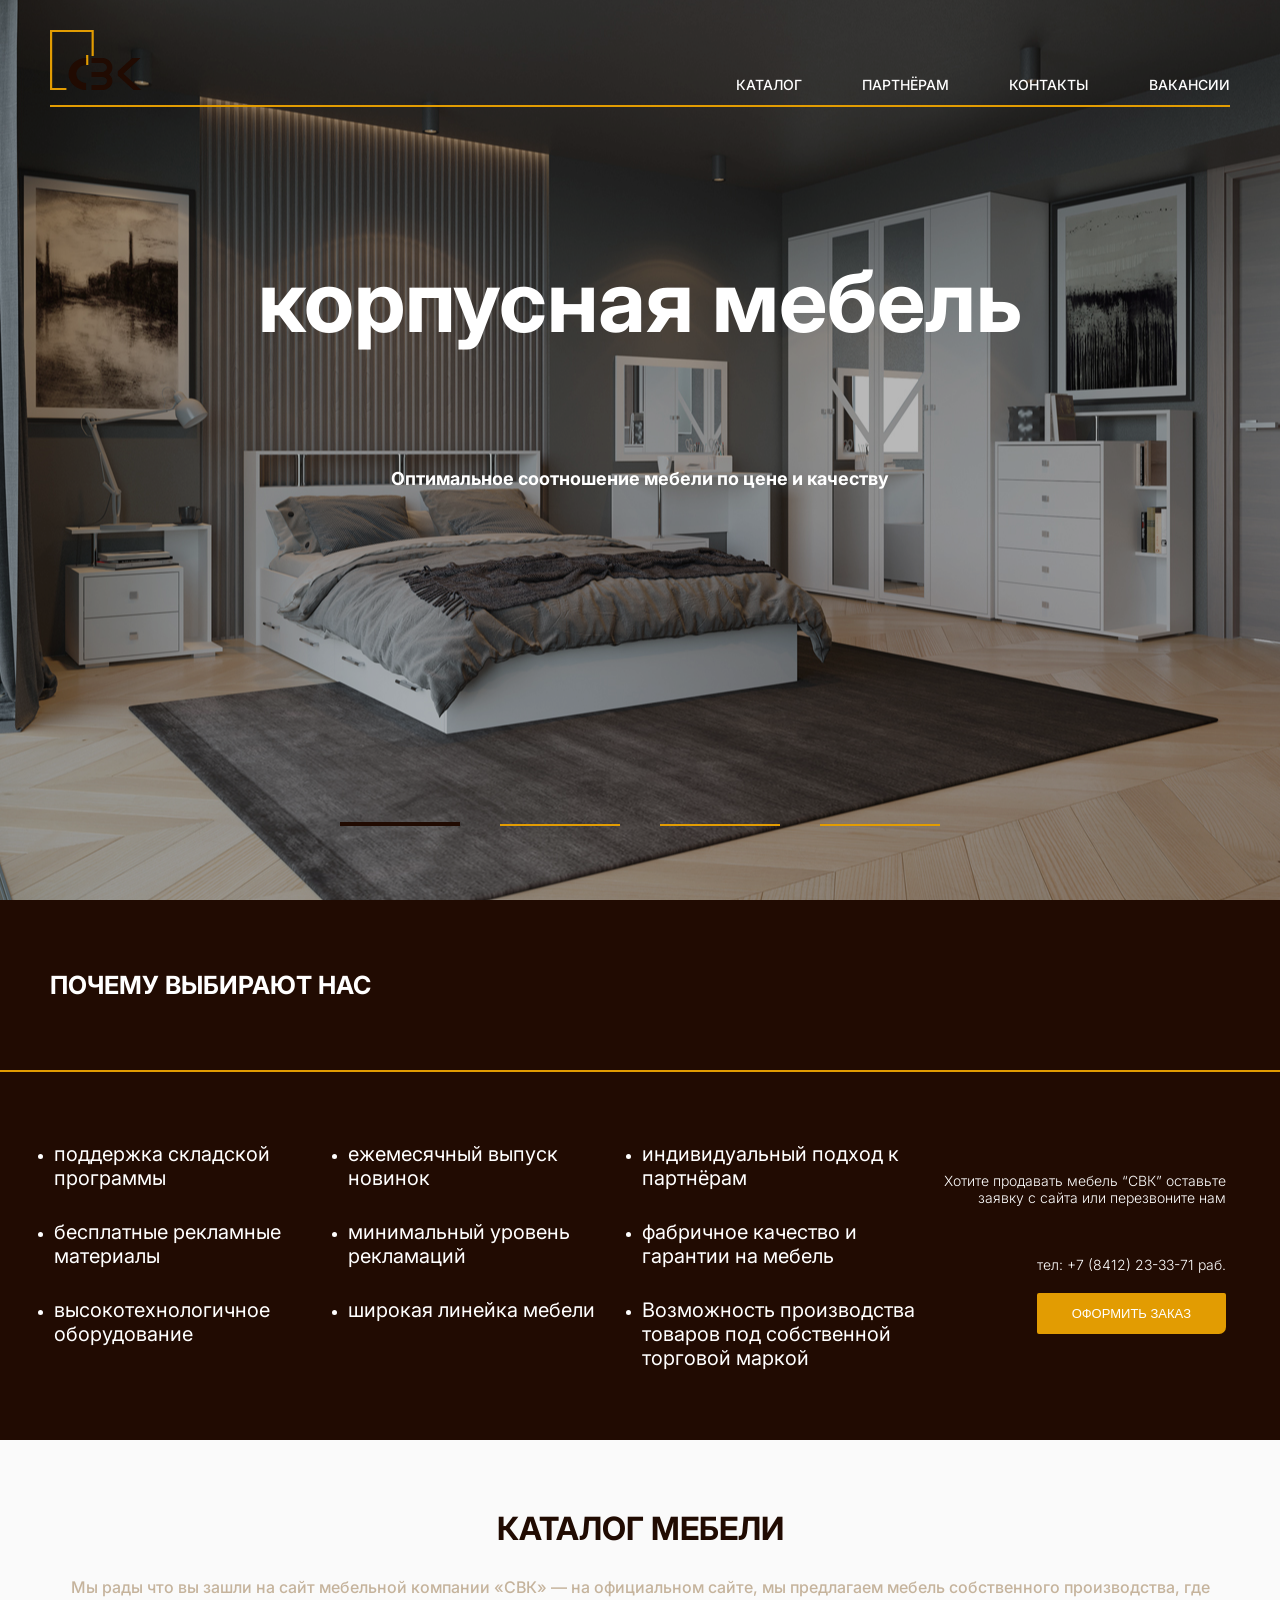
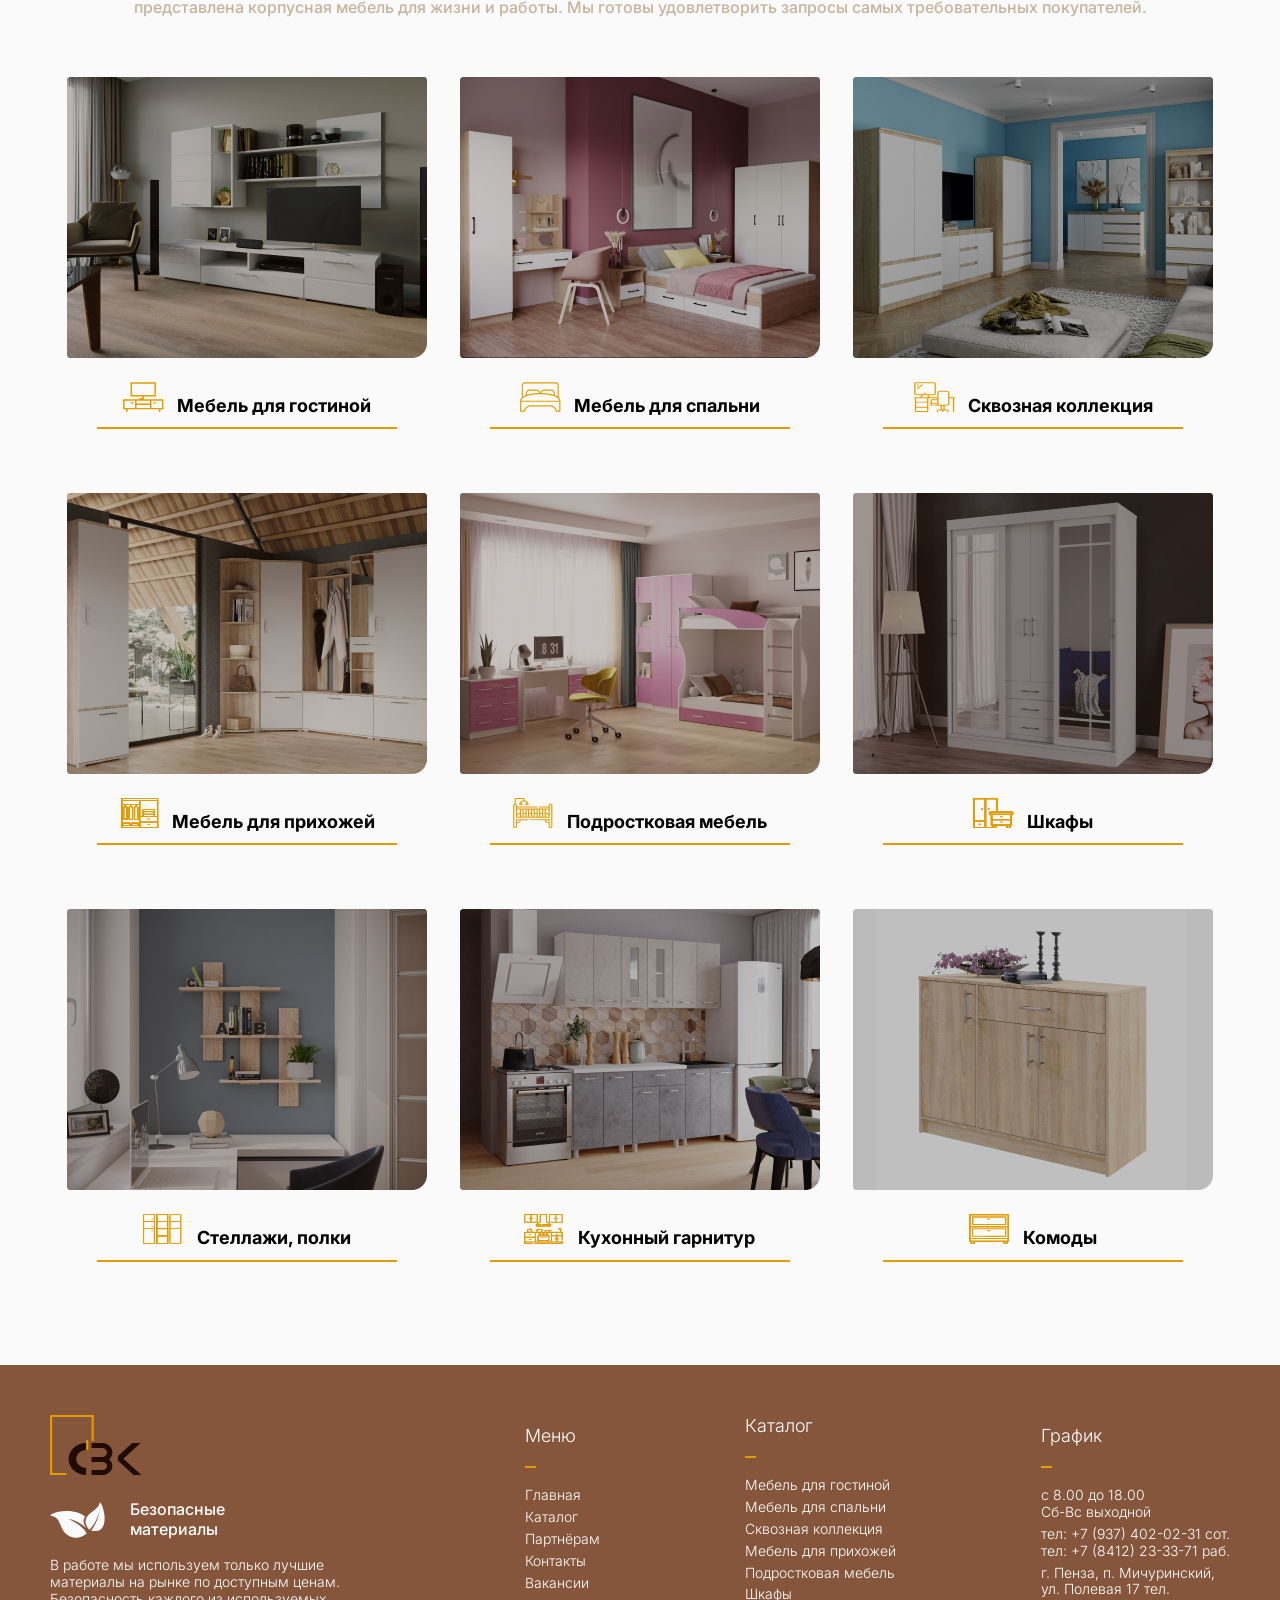
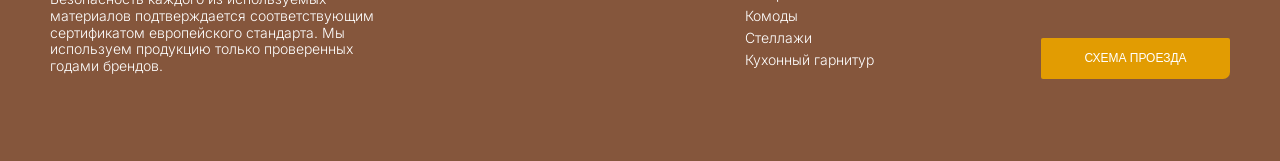
==== index.html @ 3a81ceb0 "добавил favicon" ====
﻿<!DOCTYPE html>
<html lang="ru">

<head>
  <meta charset="UTF-8">
  <link rel="icon" href="imagis/1.ico" type="image/x-icon">
  <meta name="description" content="Мебельная компания СВК — производство и продажа корпусной мебели для гостиной,
  спальни, прихожей. Доступные цены, высокое качество.">
  <meta name="viewport" content="width=device-width, initial-scale=1.0">
  <meta http-equiv="X-UA-Compatible" content="IE=edge"> 
  <title>Мебельная компания</title>
  <link rel="shortcut icon" href="imagis/1.ico">
  <link rel="preconnect" href="https://fonts.googleapis.com">
  <link rel="preconnect" href="https://fonts.gstatic.com" crossorigin>
  <link href="https://fonts.googleapis.com/css2?family=Inter:wght@300;500;700&display=swap" rel="stylesheet">
  <link rel="stylesheet" href="https://cdn.jsdelivr.net/npm/swiper@10/swiper-bundle.min.css" />
  <link rel="stylesheet" href="css/style.css">
</head>

<body>
  <!------->

  <div class="wrapper">
    <header class="header-main">
      <div class="container">
        <div class="header__inner">
          <a class="logo" href="index.html">
            <img class="logo__img" src="imagis/logo.svg" alt="Логотип мебельной компании СВК">
          </a>
          <nav class="menu">
            <button class="menu__btn">
                <span></span>
                <span></span>
                <span></span>
            </button>
            <ul class="menu__list">
              <li class="menu__list-item">
                <a class="menu__list-link" href="catalog.html">Каталог</a>
              </li>
              <li class="menu__list-item">
                <a class="menu__list-link" href="advantages.html">Партнёрам</a>
              </li>
              <li class="menu__list-item">
                <a class="menu__list-link" href="contacts.html">Контакты</a>
              </li>
              <li class="menu__list-item">
                <a class="menu__list-link" href="vacancies.html">Вакансии</a>
              </li>
            </ul>
          </nav>

        </div>
        <a class="line" href="#">
          <img class="line__img" src="imagis/line.svg" alt="Декоративная золотая линия">
        </a>
      </div>
    </header>


    <!------->

    <main class="main">
      
      
      <section class="top">
        <div class="container">
          <h1 class="title">
          корпусная мебель
          </h1>
          <h4 class="title-text">
            Оптимальное соотношение мебели
            по цене и качеству
          </h4>
        </div>
      </section>


      <div class="slider">
        <div class="swiper">
          <div class="swiper-wrapper">
            <div class="swiper-slide" style=" background-image: url(imagis/slide-1.jpg);"></div>
            <div class="swiper-slide" style=" background-image: url(imagis/slide-2.jpg);"></div>
            <div class="swiper-slide" style=" background-image: url(imagis/slide-3.jpg);"></div>
            <div class="swiper-slide" style=" background-image: url(imagis/slide-4.jpg);"></div>

          </div>
          <div class="swiper-pagination"></div>
        </div>
      </div>
      
      
      
      <section class="choose">
        <div class="container">
          <h2 class="choose-inner">
            ПОЧЕМУ ВЫБИРАЮТ НАС <br> 
          </h2>
          
        </div>
        </section>
        
        
        <section class="us">
           <div class="container">
               <nav class="us__menu">
                  
                  <ul class="us__menu-list">
                    <li class="us__menu__item">
                      <p class="us__menu-link">поддержка складской программы</p>
                    </li>
                    <li class="us__menu__item">
                      <p class="us__menu-link">бесплатные рекламные материалы</p>
                    </li>
                    <li class="us__menu__item">
                      <p class="us__menu-link">высокотехнологичное оборудование </p>
                  
                  </ul>

                  <ul class="us__menu-list">
                    <li class="us__menu__item">
                      <p class="us__menu-link">ежемесячный выпуск новинок</p>
                    </li>
                    <li class="us__menu__item">
                      <p class="us__menu-link">минимальный уровень рекламаций</p>
                    </li>
                    <li class="us__menu__item">
                      <p class="us__menu-link">широкая линейка мебели</p>
                    </li>
                 
                  </ul>

                  <ul class="us__menu-list">
                    <li class="us__menu__item">
                      <p class="us__menu-link">индивидуальный подход к партнёрам </p>
                    </li>
                    <li class="us__menu__item">
                      <p class="us__menu-link">фабричное качество и гарантии на мебель</p>
                    </li>
                    <li class="us__menu__item">
                      <p class="us__menu-link">Возможность производства товаров под собственной торговой маркой</p>
                    </li>
                    
                  
                  </ul>

                  <ul class="us__menu-list">
                    <li class="us__menu__item-button">
                      <p class="us__menu-title">Хотите продавать мебель “СВК” оставьте заявку с сайта или перезвоните нам</p>
                    </li>
                    <li class="us__menu__item-button">
                      <p class="us__menu-title"><a href="tel:+78412233371">тел: +7 (8412) 23-33-71 раб.
                      </a>
                      </p>
                    </li>
                    <li class="us__menu__button">
                      <button type="button" class="us__button"><a href="contacts.html">оформить заказ</a></button>
                     </li>
                  </ul>
                
               </nav>
             
          </div>
      </section>


      <section class="important">
        <div class="container">
          <h2 class="section__title-index">
            КАТАЛОГ МЕБЕЛИ
          </h2>
          <p class="section__title-header-index">
            Мы рады что вы зашли на сайт мебельной компании «СВК» — на официальном сайте, мы предлагаем мебель
            собственного производства, где представлена корпусная мебель для жизни и работы. Мы готовы удовлетворить
            запросы самых требовательных покупателей.
          </p>
          <ul class="important__list">


            <li class="important__item">
              <img class="important__item-img" src="imagis/imp-1.jpg" alt="мебель для гостиной, гостинные гарнитуры">
              <h4 class="important__item-text">
                <img src="./imagis/ikon-1.svg" alt="Мебель для гостиной"> <a class="important__item-text" href="catalog.html">Мебель для гостиной </a>
              </h4>
              <img class="important__item-svg" src="imagis/line yellow.svg" alt="Золотая жлтая линия"
                class="benefits__card-line">
            </li>


            <li class="important__item">
              <img class="important__item-img" src="imagis/imp-2.jpg" alt="мебель для гостиной, спальни, кровати, комоды, шкафы">
              <h4 class="important__item-text">
                <img src="./imagis/ikon-2.svg" alt="Мебель для спальни"> <a class="important__item-text" href="catalog.html">Мебель для спальни </a>
              </h4>
              <img class="important__item-svg" src="imagis/line yellow.svg" alt="Золотая жлтая линия"
                class="benefits__card-line">
            </li>


            <li class="important__item">
              <img class="important__item-img" src="imagis/imp-3.jpg" alt="мебель для гостиной, сквозная коллекция, шкафы, комоды, стеллажи, полки">
              <h4 class="important__item-text">
                <img src="./imagis/ikon-3.svg" alt="Сквозная коллекция"> <a class="important__item-text" href="catalog.html">Сквозная коллекция</a>
              </h4>
              <img class="important__item-svg" src="imagis/line yellow.svg" alt="Золотая жлтая линия"
                class="benefits__card-line">
            </li>

          </ul>
          <ul class="important__list">


            <li class="important__item">
              <img class="important__item-img" src="imagis/imp-4.jpg" alt="мебель для гостиной, прихожая, шкафы,">
              <h4 class="important__item-text">
                <img src="./imagis/ikon-4.svg" alt="Мебель для прихожей"> <a class="important__item-text" href="catalog.html"> Мебель для прихожей</a>
              </h4>
              <img class="important__item-svg" src="imagis/line yellow.svg" alt="Золотая жлтая линия"
                class="benefits__card-line">
            </li>


            <li class="important__item">
              <img class="important__item-img" src="imagis/imp-5.jpg" alt="мебель для гостиной, подростковая мебель">
              <h4 class="important__item-text">
                <img src="./imagis/ikon-5.svg" alt="Подростковая мебель"> <a class="important__item-text" href="catalog.html">Подростковая мебель</a>
              </h4>
              <img class="important__item-svg" src="imagis/line yellow.svg" alt="Золотая жлтая линия"
                class="benefits__card-line">
            </li>


            <li class="important__item">
              <img class="important__item-img" src="imagis/imp-6.jpg" alt="мебель для гостиной, шкаф-купе, шкафы для одежды">
              <h4 class="important__item-text">
                <img src="./imagis/ikon-6.svg" alt="Шкафы"> <a class="important__item-text" href="catalog.html">Шкафы</a>
              </h4>
              <img class="important__item-svg" src="imagis/line yellow.svg" alt="Золотая жлтая линия"
                class="benefits__card-line">
            </li>

          </ul>
          <ul class="important__list">


           


            <li class="important__item">
              <img class="important__item-img" src="imagis/imp-8.jpg" alt="мебель для гостиной, стеллажи, полки">
              <h4 class="important__item-text">
                <img src="./imagis/ikon-8.svg"> <a class="important__item-text" href="catalog.html">Стеллажи, полки</a>
              </h4>
              <img class="important__item-svg" src="imagis/line yellow.svg" alt="Золотая жёлтая линия"
                class="benefits__card-line">
            </li>


            <li class="important__item">
              <img class="important__item-img" src="imagis/imp-9.jpg" alt="мебель для гостиной, кухонный гарнитур">
              <h4 class="important__item-text">
                <img src="./imagis/ikon-9.svg"> <a class="important__item-text" href="catalog.html">Кухонный гарнитур</a>
              </h4>
              <img class="important__item-svg" src="imagis/line yellow.svg" alt="Золотая жлтая линия"
                class="benefits__card-line">
            </li>

            <li class="important__item">
              <img class="important__item-img" src="imagis/imp-7.jpg" alt="мебель для гостиной, комоды">
              <h4 class="important__item-text">
                <img src="./imagis/ikon-7.svg"> <a class="important__item-text" href="catalog.html">Комоды</a>
              </h4>
              <img class="important__item-svg" src="imagis/line yellow.svg" alt="Золотая жлтая линия"
                class="benefits__card-line">
            </li>


          </ul>
        </div>
      </section>

    </main>
    <!------->


    <footer class="footer">
      <div class="container">
        <nav class="footer__menu">


          <ul class="footer__menu-list">
            <li class="footer__menu-item">
              <p class="footer__menu-title">
               <img src="imagis/logo.svg" alt="Логотип мебельной компании СВК подвал" class="footer__menu-title">
              </p>
            </li>

            <li class="footer__menu-item">
              <p class="footer__menu-title-Sheet">Безопасные <br> материалы</p>
            </li>
            <li class="footer__menu-item">

              <p class="footer__menu-link-Sheet">В работе мы используем только лучшие материалы
                на рынке по доступным ценам. Безопасность каждого из используемых
                материалов подтверждается соответствующим сертификатом европейского
                стандарта. Мы используем продукцию только проверенных
                годами брендов.
              </p>
            </li>
          </ul>


          <ul class="footer__menu-list">
            <li class="footer__menu-item">
              <p class="footer__menu-title"></p>
            </li>
            <li class="footer__menu-item">
              <p class="footer__menu-title">Меню</p>
            </li>
            <li class="footer__menu-item">
              <p class="footer__menu-title">
                <img src="imagis/line yellow1.svg" alt="Декоративная сине-жёлтая линия" class="footer__menu-title">
              </p>
            </li>
            <li class="footer__menu-item">
              <a href="index.html" class="footer__menu-link">Главная</a>
            </li>
            <li class="footer__menu-item">
              <a href="catalog.html" class="footer__menu-link">Каталог</a>
            </li>
            <li class="footer__menu-item">
              <a href="advantages.html" class="footer__menu-link">Партнёрам</a>
            </li>
            <li class="footer__menu-item">
              <a href="contacts.html" class="footer__menu-link">Контакты</a>
            </li>
            <li class="footer__menu-item">
              <a href="vacancies.html" class="footer__menu-link">Вакансии</a>
            </li>
          </ul>


          <ul class="footer__menu-list">
            <li class="footer__menu-item">
              <p class="footer__menu-title">Каталог</p>
            </li>
            <li class="footer__menu-item">
              <p class="footer__menu-title">
                <img src="imagis/line yellow1.svg" alt="Декоративная сине-жёлтая линия" class="footer__menu-title">
              </p>
            </li>
            <li class="footer__menu-item">
              <a href="catalog.html" class="footer__menu-link">Мебель для гостиной</a>
            </li>
            <li class="footer__menu-item">
              <a href="catalog.html" class="footer__menu-link">Мебель для спальни</a>
            </li>
            <li class="footer__menu-item">
              <a href="catalog.html" class="footer__menu-link">Сквозная коллекция</a>
            </li>
            <li class="footer__menu-item">
              <a href="catalog.html" class="footer__menu-link">Мебель для прихожей</a>
            </li>
            <li class="footer__menu-item">
              <a href="catalog.html" class="footer__menu-link">Подростковая мебель</a>
            </li>
            <li class="footer__menu-item">
              <a href="catalog.html" class="footer__menu-link">Шкафы</a>
            </li>
            <li class="footer__menu-item">
              <a href="catalog.html" class="footer__menu-link">Комоды</a>
            </li>
            <li class="footer__menu-item">
              <a href="catalog.html" class="footer__menu-link">Стеллажи</a>
            </li>
            <li class="footer__menu-item">
              <a href="catalog.html" class="footer__menu-link">Кухонный гарнитур</a>
            </li>
          </ul>


          <ul class="footer__menu-list">
            <li class="footer__menu-item">
              <p class="footer__menu-title"></p>
            </li>
            <li class="footer__menu-item">
              <p class="footer__menu-title">График</p>
            </li>
            <li class="footer__menu-item">
              <p class="footer__menu-title">
                <img src="imagis/line yellow1.svg" alt="Декоративная сине-жёлтая линия" class="footer__menu-title">
              </p>
            </li>
            <li class="footer__menu-item">
              <p class="footer__menu-link-Sheet">с 8.00 до 18.00 <br>
                Сб-Вс выходной</p>
            </li>
            <li class="footer__menu-item">
              <p class="footer__menu-link-Sheet">
                <a href="tel:+79374020231">тел: +7 (937) 402-02-31 сот.</a><br><a
                href="tel:+78412233371">тел: +7 (8412) 23-33-71 раб.</a></p>
            </li>
            <li class="footer__menu-item">
              <p class="footer__menu-link-Sheet"> г. Пенза, п. Мичуринский, <br> ул. Полевая 17 тел.</p>
            </li>
            <li class="footer__menu-item">
              <button type="button" class="footer1__button">
                <a href="contacts.html">схема проезда</a></button>
            </li>
          </ul>
        </nav>

      </div>
    </footer>
   </div>


    <script src="https://cdn.jsdelivr.net/npm/swiper@10/swiper-bundle.min.js"></script>
    <script src="js/main.js"></script>



</body>

</html>
---- css/style.css ----
html {
  box-sizing: border-box;
}

*,
*::after,
*::before {
  box-sizing: inherit;
  margin: 0;
  padding: 0;
}

html,
body {
  height: 100%;
}

ul {
  list-style-type: none;
}

a {
  text-decoration: none;
  color: inherit;
}

.section-title {
  margin-top: 160px;
  padding-bottom: 30px;
  font-size: 32px;
  font-weight: 700;
  text-align: center;
  color: #210B02;
}

.section__title-index {
  margin-top: 70px;
  padding-bottom: 30px;
  font-size: 32px;
  font-weight: 700;
  text-align: center;
  color: #210B02;

}

.section__title-header-index {
  font-size: 16px;
  font-weight: 500;;
  text-align: center;
  color: #C5B39C;
}

.section-title-header {

  font-size: 16px;

  text-align: center;
  color: #C5B39C;
  margin-bottom: 40px;
}

.wrapper {
  display: flex;
  flex-direction: column;
  background-color: #fafafa;
}

.container {
  max-width: 1200px;
  margin: 0 auto;
  padding: 0 10px;
  
}

body {
  font-family: 'Inter', sans-serif;
  font-size: 14px;
  font-weight: 300;
  line-height: 1.2;
 


}

/*----------------------index------------------------*/

.header {
  background: var(--unnamed, #d3c6b4);
  z-index: 10;
  left: 0;
  right: 0;
  position: fixed;
   
}

.header-main {
  background-color: transparent;
  z-index: 20;
  left: 0;
  right: 0;
  position: absolute;
 
}

.header__inner {
  padding-top: 30px;
  display: flex;
  justify-content: space-between;
  align-items: flex-end;
}

/*-----------------------index-----------------------*/

.menu__list {
  display: flex;
  gap: 60px;
}

.menu__list-link {
  color: #ffffff;
  text-transform: uppercase;
  font-weight: 500;
  transition: all 300ms ease-in-out;

}

.menu__list-link:hover,
.menu__list-link:focus,
.menu__list-link:active {
  color: #E29C02;
}

/*-------------------main-------------------------*/

.main {
  flex-grow: 1;
}

/*-------------------advantages----------------------------*/

.why-lease {

  padding-bottom: 70px;
}

.why-lease__list {
  display: flex;
  gap: 130px;
  text-align: center;
  margin-top: 70px;
  flex-wrap: wrap;
  justify-content: center;
}

.why-lease__item {
  max-width: 300px;
}

.why-lease__item-img {
  margin-bottom: 10px;
}

.why-lease__item-title {
  margin-bottom: 25px;
  font-size: 24px;
  font-weight: 700;
  font-style: normal;
  line-height: normal;
}

.why-lease__item-text {
  font-size: 16px;
  font-weight: 500;
  color: #210B02;
  font-style: unset;
}

/*-advantages-*/

.now-does {
  color: #ffffff;
  display: flex;
  border: 3px;

}

.now-does__menu {
  display: flex;
  margin-bottom: 70px;
  justify-content: space-between;
  background-color: #E29C02;
  animation-name: colorchange;
  animation-duration: 6s;
  animation-timing-function: linear;
  animation-iteration-count: infinite;
  animation-delay: 6s;

}

@keyframes colorchange {
  0% {
    background-color: #E29C02;
  }

  100% {
    background-color: #210B02;
  }
}

.now-does__menu-list {
  max-width: 380px;
  margin: 40px;



}

.now-does__menu-title {
  font-size: 25px;
  font-style: normal;
  font-weight: 700;
  line-height: normal;

}

.now-does__menu-item+.now-does__menu-item {
  padding-top: 10px;
}

.now-does__menu-item-Sheet {
  margin-bottom: 10px;
}

.now-does__menu-link {
  font-size: 16px;
  font-weight: 300;
}

.now-does__menu-title-Sheet {
  margin-top: 5px;
  width: 100%;
}

/*-------------------catalog----------------------*/

.choose-cars {
  padding: 0 0 70px;
}

.tabs__btn {
  display: flex;
  justify-content: space-between;
  padding: 0 20px 50px;
  gap: 20px;
}

.tabs__btn-item {
  font-size: 15px;
  font-style: normal;
  font-weight: 700;
  line-height: 135%;
  color: #C5B39C;
  cursor: pointer;
  border: none;
  background-color: transparent;
  padding: 0;
}

.tabs__btn-item--active {
  color: #210B02;
}

.tabs__content-item {
  display: none;
  grid-template-columns: repeat(3, 1fr);
  gap: 70px 30px;
}

.tabs__content-item.tabs__content-item--active {
  display: grid;
}

.card {
  text-align: center;
  border: 1px solid #E29C02;
  border-radius: 3px 3px 15px 3px;
  box-shadow: 0px 1px 30px rgba(5, 5, 5, 0.07);
  background-color: rgba(173, 150, 84, 0.05);
  transition: all 300ms ease-in-out;
}
.card:hover,
.card:focus,
.card:active {
  background: #ffffff;
}

.card__img {
  display: block;
  padding: 7px;
  width: 100%;
  margin-bottom: 20px;
  transition: transform 1s ease;
}

.card__img:hover {
  transform: scale(1.021);
}

.card__content {
 
  margin: 5px 5px 5px 5px;
}

.card__title {
  font-weight: 700;
  margin-bottom: 5px;
  font-size: 22px;
  font-style: normal;
  line-height: normal;
  text-transform: uppercase;
}

.card__text {
  margin-bottom: 5px;
  font-weight: 300;
  font-size: 11px;
  font-style: normal;
  font-weight: 600;
  text-transform: uppercase;
  color: #C5B39C
}

.card__link {
  margin-bottom: 10px;
  font-size: 15px;
  font-style: normal;
  font-weight: 500;
  text-decoration-line: underline;
  color: #C5B39C;
  transition: all 300ms ease-in-out;
}

.card__link:hover,
.card__link:focus,
.card__link:active {
  color: #210B02;
}

.card__img-ikon {
  padding-left: 10px;
}

/*---------------------contacts------------------------*/

.form-contacts {
  padding: 0 0 150px;
}

.form {
  max-width: 580px;
  padding-top: 50px;
  margin: 0 auto;
  display: flex;
  justify-content: space-between;
  flex-wrap: wrap;
}

.form__input {
  width: 270px;
  padding: 18px 20px;
  display: inline-block;
  margin-bottom: 50px;
  font-family: 'Inter', sans-serif;
  font-size: 14px;
  font-weight: 300;
  line-height: 1.2;
  color: #C5B39C;
  border: 2px solid #85563c;
}

.form__input::placeholder,
.form__textarea::placeholder {
  font-family: 'Inter', sans-serif;
  font-size: 14px;
  font-weight: 300;
  line-height: 1.2;
  color: #210B02;
  opacity: 0.5;
}

.form__textarea {
  width: 100%;
  resize: none;
  padding: 28px 20px;
  height: 290px;
  font-family: 'Inter', sans-serif;
  font-size: 14px;
  font-weight: 300;
  line-height: 1.2;
  color: #C5B39C;
  border: 2px solid #85563c;
  margin-bottom: 50px;
}

.form__btn {
  text-transform: uppercase;
  color: #ffffff;
  background-color: #E29C02;
  font-family: 'Inter', sans-serif;
  font-size: 14px;
  font-weight: 300;
  line-height: 1.2;
  padding: 13px 61px;
  border-radius: 2px 2px 7px 2px;
  border: 0;
  margin: 0 auto;
  transition: all 300ms ease-in-out;
}

.form__btn:hover,
.form__btn:focus,
.form__btn:active {
  background: #210B02;
}

/*---*/

.map-contacts__menu {
  display: flex;
  flex-direction: column;
  text-align: center;
}

.map-contacts {
  background: var(--unnamed, #210B02);
  padding: 70px 0px 70px;
  color: #ffffff;
}

.map-contacts__inner {
  padding-bottom: 20px;
  font-size: 32px;
  font-style: normal;
  font-weight: 700;
  line-height: normal;
}

.map-contacts__line {
  padding-bottom: 20px;
  font-size: 15px;
  font-style: normal;
  font-weight: 400;
  line-height: normal;
}

.map-contacts__telephone {
  padding-bottom: 60px;
  font-size: 20px;
  font-style: normal;
  font-weight: 400;
  line-height: normal;
}

.map-map {
  width: 928px;
  height: 523px;
  display: block;
  margin: auto;
  border-radius: 3px 3px 15px 3px;
}


/* ��������� �������� �������� */
.how__div {
  background: #ffffff;
  border-radius: 10px;
  padding: 20px 25px 20px 50px;
  margin-bottom: 15px;
  transition: all 0.3s ease;
  border-left: 4px solid #E29C02;
  position: relative;
}

.how__div::before {
  content: counter(vacancyCounter) ".";
  position: absolute;
  left: -36px;
  top: 18px;
  color: #E29C02;
  font-weight: 700;
  font-size: 16px;
  opacity: 0;
  transform: translateX(-4px);
  transition: opacity 0.25s ease, transform 0.25s ease;
  background: transparent;
  padding: 0;
}

.how__div:hover {
  transform: translateX(5px);
  box-shadow: 0 5px 20px rgba(0,0,0,0.1);
}

.how__item-title {
  display: flex;
  align-items: center;
  gap: 12px;
  font-size: 18px;
  font-weight: 700;
  color: #210B02;
  margin-bottom: 10px;
}

.how__does-item:hover .how__div::before {
  opacity: 1;
  transform: translateX(0);
}

.how__item-title img {
  width: 42px;
  height: 42px;
  margin-right: 12px;
  flex-shrink: 0;
}

.how__item-text {
  font-size: 14px;
  color: #555;
  line-height: 1.5;
  padding-left: 0;
}

/* ������ "���������" */
.how-does__button-item {
  text-align: center;
  margin-top: 15px;
}

.how-does__button-title {
  background-color: #E29C02;
  padding: 14px 40px;
  font-size: 16px;
  font-weight: 600;
  border: none;
  border-radius: 30px;
  cursor: pointer;
  transition: all 0.3s ease;
  margin: 30px auto 45px;
  display: inline-flex;
  justify-content: center;
}

.how-does__button-title:hover {
  background-color: #210B02;
  transform: scale(1.03);
}

.how-does__button-title a {
  color: #ffffff;
  text-decoration: none;
}

.how__does-list {
  counter-reset: vacancyCounter;
  list-style: none;
  padding-left: 0;
}

.how__does-item {
  counter-increment: vacancyCounter;
  position: relative;
}

[class*="ground-pane"] {
  filter: grayscale(1);
}

/*--------------------index-----------------------*/

.top {
  color: #ffffff;
  text-align: center;
  padding-top: 250px;
  padding-bottom: 50px;
  position: absolute;
  z-index: 5;
  left: 0;
  right: 0;
}

.title {
  padding-bottom: 10px;
  font-size: 86px;
  font-weight: 700;

}

.title-text {
  padding-top: 105px;
  padding-bottom: 50px;
  font-size: 18px;
  font-weight: 700;
}

.swiper::after {
  content: '';
  background: rgba(21, 21, 21, .3);
  position: absolute;
  z-index: 5;
  left: 0;
  right: 0;
  bottom: 0;
  top: 0;
}

.swiper-slide {
  background-repeat: no-repeat;
  background-size: cover;
  background-position: center;
  height: 100ch;
}

.swiper-pagination-bullet {
  width: 120px;
  height: 2px;
  background-color: #E29C02;
  border-radius: 0;
  opacity: 1;
}

.swiper-pagination-horizontal.swiper-pagination-bullets .swiper-pagination-bullet {
  margin: 0 20px;
}

.swiper-pagination-horizontal.swiper-pagination-bullets {
  bottom: 70px;
}

.swiper-pagination-bullet-active {
  height: 4px;
  background-color: #210B02;
}

/*-------------------index-----------------------*/

.choose {
  background: var(--unnamed, #210B02);
  padding: 70px 0px 70px;
  color: #ffffff;
  border: 2px #E29C02;
  border-bottom-style: solid;
}

.choose-inner {
  font-size: 25px;
  font-style: normal;
  font-weight: 700;
  line-height: normal;
  text-transform: uppercase;
}

/*---*/

.us {
  background-color: #210B02;
  padding: 70px 0px 70px;
  color: #ffffff;
}

.us__menu {
  display: flex;
  justify-content: space-evenly;
  flex-wrap: wrap;

}

.us__menu-list {
  max-width: 290px;
  list-style-type: disc;
}

.us__menu__item-button {
  list-style-type: none;
}

.us__menu-title {
  font-size: 14px;
  font-style: unset;
  font-weight: 300;
  line-height: normal;
  padding-bottom: 20px;
  text-align: right;
}

.us__menu__item+.us__menu__item {
  padding-top: 30px;
}

.us__menu__item-button {
  padding-top: 30px;
}

.us__menu-link {
  font-size: 20px;
  font-style: normal;
  font-weight: 400;
  line-height: normal;
}

.us__menu__button {
  text-align: right;
  list-style-type: none;
}

.us__button {
  background-color: #E29C02;
  padding: 13px 35px 13px 35px;
  text-transform: uppercase;
  font-size: 13px;
  font-weight: 500;
  color: #ffffff;
  border-radius: 2px 2px 7px 2px;
  border: 0;
  transition: all 300ms ease-in-out;


}

.us__button:hover,
.us__button:focus,
.us__button:active {
  background: #85563c;
}

/*-------------------index----------------------*/

.important {
  padding-bottom: 100px;

}

.important__list {
  display: grid;
  grid-template-columns: repeat(3, 1fr);
  margin-top: 60px;
  text-align: center;
}

.important__item-text {
  font-size: 18px;
  font-style: normal;
  font-weight: 700;
  transition: all 300ms ease-in-out;
}

.important__item-text:hover,
.important__item-text:focus,
.important__item-text:active {
  color: #E29C02;
}

.important__item-img {
  margin-bottom: 20px;
  transition: transform 1s ease;
}

.important__item-img:hover {
  transform: scale(1.021);
}

/*--------------Living----------------*/

.blog__items {
  display: grid;
  grid-template-columns: repeat(2, 1fr);
  gap: 120px;
  align-content: space-around;
  justify-content: space-evenly;
}

.blog__item-img {
  margin-top: 50px;
  margin-bottom: 30px;

  transition: transform 1s ease;
}

.blog__item-img:hover{
transform: scale(1.011);
}

.blog__item-title-img {
  padding-bottom: 30px;
  font-size: 20px;
  font-style: normal;
  font-weight: 700;
  line-height: normal;
  text-transform: uppercase;
}

.blog__item-title-yeiiow {
  padding-top: 50px;
  padding-bottom: 20px;
  color: #E29C02;
  font-size: 18px;
  font-style: normal;
  font-weight: 500;
  line-height: 70%;
  /* 12.6px */
}

.blog__item-title {
  padding-bottom: 20px;
  font-size: 24px;
  font-style: normal;
  font-weight: 700;
  line-height: 15px;
  text-transform: uppercase;
  /* 75% */
}

.blog__item-title-text {
  padding-top: 20px;
  font-size: 15px;
  font-style: normal;
  font-weight: 500;
  line-height: 170%;
  /* 25.5px */
}

.blog-button__item {
  display: flex;
  flex-direction: row-reverse;
  margin-top: 20px;
}

.blog-button__text {
  background-color: #E29C02;
  padding: 13px 20px 13px 20px;
  text-transform: uppercase;
  font-size: 12px;
  font-weight: 500;
  color: #ffffff;
  border-radius: 2px 2px 7px 2px;
  border: 0;
  transition: all 300ms ease-in-out;
}

.blog-button__text:hover,
.blog-button__text:focus,
.blog-button__text:active {
  background: #210B02;
}

/*-----------------------------*/

.color-menu__list {
  display: flex;
  gap: 20px;
  padding-bottom: 20px;
}

.color-menu__list-link {
  text-transform: uppercase;
}

/*---*/

.fasde-item {
  padding-bottom: 60px;
}

.facade-text {
  padding-bottom: 10px;
  font-size: 15px;
  font-style: normal;
  font-weight: 500;
  line-height: 170%;
}

/*--------------SET----------------*/
.blog-set__item{
  text-align: center;
}


.blog-set__item-img {
  margin-top: 50px;
}

.blog-set__item-title-img {
  padding-bottom: 30px;
  font-size: 20px;
  font-style: normal;
  font-weight: 700;
  line-height: normal;
  text-transform: uppercase;
}

.blog-set__item-title-yeiiow {
  padding-top: 50px;
  padding-bottom: 20px;
  color: #E29C02;
  font-size: 18px;
  font-style: normal;
  font-weight: 500;
  line-height: 70%;
  /* 12.6px */
}


.blog-button-set__text {
  background-color: #E29C02;
  padding: 13px 20px 13px 20px;
  text-transform: uppercase;
  font-size: 12px;
  font-weight: 500;
  color: #ffffff;
  border-radius: 2px 2px 7px 2px;
  border: 0;
  transition: all 300ms ease-in-out;
}

.blog-button-set__text:hover,
.blog-button-set__text:focus,
.blog-button-set__text:active {
  background: #210B02;
}

/*---------set------*/
.blog__item-title-img{
  margin-top: 20px;
}
.set-item{
  display: grid;
  grid-template-columns: repeat(4, 1fr);
  gap: 30px 30px;
  margin-bottom: 50px;
  padding: 30px 0;
 

}
.set-card {
  text-align: center;
  border: 1px solid #C5B39C;
  box-shadow: 0px 1px 30px rgba(5, 5, 5, 0.07);
  background-color:  rgba(173, 150, 84, 0.05);
  transition: all 300ms ease-in-out;
  border-radius: 2px 2px 7px 2px;
 
}

.set-card:hover,
.set-card:focus,
.set-card:active {
  background: #ffffff;
}

.set-card__img {
  display: block;
  padding: 7px;
  width: 100%;
  margin-bottom: 20px;
  transition: transform 1s ease;
}

.set-card__img:hover {
  transform: scale(1.021);
}

.set-card__content {
  padding: 0 5px;
  margin: 5px 5px 5px 5px;
}

.set-card__title {
  margin-bottom: 20px;
  font-size: 18px;
  font-style: normal;
  font-weight: 500;
  line-height: normal;
  text-transform: uppercase;

}

.set-card__text {
  margin-bottom: 5px;
  font-weight: 500;
  font-size: 14px;
  font-style: normal;
  text-transform: uppercase;
  color: #85563c;
}



.set-card__img-ikon {
  padding-left: 10px;
}
/*--------------------------------*/

.footer {
  background-color: #85563c;
  padding: 50px 0px 32px;
  color: #ffffff;

}

.footer__menu {
  display: flex;
  justify-content: space-between;
  margin-bottom: 50px;
}

.footer__menu-list {
  max-width: 330px;
}

.footer__menu-title {
  font-size: 18px;
  font-style: normal;
  line-height: normal;
  padding-bottom: 5px;
}

.footer__menu-item+.footer__menu-item {
  padding-top: 5px;
}

.footer__menu-link {
  font-size: 14px;
  padding-top: 0px;
  transition: all 300ms ease-in-out;
}

.footer__menu-link:hover,
.footer__menu-link:focus,
.footer__menu-link:active {
  opacity: .85;
  color: var(--unnamed, #210B02);
}

.footer__menu-link-Sheet {
  font-size: 14px;
  padding-top: 0px;
}

.footer1__button {
  background-color: #E29C02;
  padding: 13px;
  width: 100%;
  display: inline-block;
  text-transform: uppercase;
  font-weight: 500;
  line-height: 1.2;
  color: #ffffff;
  border-radius: 2px 2px 7px 2px;
  border: 0;
  font-size: 12px;
  margin-top: 35px;
  transition: all 400ms ease-in-out;
}

.footer1__button:hover,
.footer1__button:focus,
.footer1__button:active {
  background: #210B02;
}

.footer__menu-title-Sheet {
  display: inline-block;
  padding-left: 80px;
  font-size: 16px;
  font-style: normal;
  font-weight: 500;
  line-height: normal;
  text-decoration: none;
  background: url(../imagis/Vector.svg) no-repeat left;
  background-size: 55px;
  margin-bottom: 13px;
  margin-top: 5px;
}

/*-----------------------*/

.menu__btn {
  width: 30px;
  height: 20px;
  display: flex;
  flex-direction: column;
  justify-content: space-between;
  padding: 0;
  border: none;
  background-color: transparent;
  cursor: pointer;
  display: none;
}

.menu__btn span {
  height: 2px;
  background-color: #ffffff;
  width: 100%;
}







 




/*.-----------1200-------------*/

@media (max-width: 1200px) {
  .important__list {
    gap: 30px 20px;
  }

  .line__img {
    width: 100%;
  }

  .choose {
    display: flex;
  }

  .us__menu {
    display: flex;
  }
}

/*--------------1190-------------*/

@media (max-width: 1190px) {

  .important__item-img {

    width: 300px;
  }

  .tabs__btn {
    padding: 0 0px 40px;
    gap: 5px;
  }

  .why-lease__list {
    gap: 50px;
  }

  .now-does__menu-list {
    max-width: 340px;
    margin: 30px;
  }

  .blog__items {
    gap: 100px;
  }
}

/*---------1150-----------*/

@media (max-width: 1150px) {
  .blog__items {
    gap: 60px;
  }
  

.set-card__title {
   
    font-size: 17px;}
   
    .important__item-text {
      font-size: 16px;
  }}
  


/*--------------1090-------------*/

@media (max-width: 1090px) {

.important__item-text {
    font-size: 15px;
}
  .blog__item-img {
    width: 628px;
    height: 421px;
  }

  .blog__items {
    gap: 50px;
  }
  .set-item {
  grid-template-columns: repeat(3, 1fr);
  }
}

/*--------------1050-------------*/

@media (max-width: 1050px) {
  .why-lease__list {
    gap: 40px;
  }

  .blog__item-img {
    width: 582px;
    height: 390px;
  }

  .why-lease__item {
    max-width: 270px;
  }

  .why-lease__item-title {
    margin-bottom: 20px;
    font-size: 22px;
  }

  .why-lease__item-text {
    font-size: 14px;
  }

  .now-does__menu-title {
    font-size: 20px;
  }

  .now-does__menu-link {
    font-size: 14px;
  }

  .now-does__menu-list {
    max-width: 320px;
    margin: 20px;
  }
  .why-lease__item {
    max-width: 220px;
}

}

/*--------------980-------------*/

@media (max-width: 980px) {

  .blog__item-img {
    width: 522px;
    height: 350px;
  }

  .important__item-img,
  .important__item-svg {
   width: 270px;
  }

  .tabs__btn-item {
    font-size: 13px;
    font-style: normal;
    font-weight: 500;
  }

  .map-map {
    width: 100%;
  }

  .why-lease__item {
    max-width: 230px;
  }

  .why-lease__item-title {
    margin-bottom: 20px;
    font-size: 20px;
  }

  .why-lease__item-text {
    font-size: 13px;
  }

  .blog__item-title-text {
    font-size: 13px;
  }
}

/*--------------880-------------*/

@media (max-width: 880px) {
  .set-card__title {
    font-size: 16px;
}
.set-card__text {
 
  font-size: 13px;}
 
  .footer__menu-link-Sheet {
    font-size: 9px;
  }

  .footer__menu-link {
    font-size: 9px;
  }

  .footer__menu-title-Sheet {
   font-size: 14px;
  }

  .important__item-img,
  .important__item-svg {

    width: 250px;
  }


  .title {
   font-size: 76px;
  }

  .now-does__menu-list {
    max-width: 272px;
  }

  .now-does__menu-title {
    font-size: 18px;
  }

  .blog-button__item {
    margin-top: 15px;
  }

  .blog__item-title-yeiiow {
    padding-bottom: 20px;
    padding-top: 50px;
  }

  .blog__item-img {
    width: 450px;
    height: 302px;
  }

  .blog__item-title {
    padding-bottom: 0px;
  }
}
/*---------820----------*/

@media (max-width: 820px) {
  .footer__menu-link {
    font-size: 12px;
  }
  .why-lease__list {
    gap: 18px;
}
}

/*------------800-------------*/

@media (max-width: 800px) {
  .set-card__title {
    font-size: 15px;
}
.set-card__text {
 
  font-size: 12px;}
  
  .footer1__button { 
    font-size: 10px;
  }

  .blog__item-img {
    width: 410px;
    height: 261px;
  }

  .menu__btn {
    display: flex;
  }

  .menu__btn,
  .logo {
    position: relative;
    z-index: 10;
  }

  .menu__list {
    position: absolute;
    z-index: 5;
    background-color: #85563c;
    flex-direction: column;
    top: 0;
    left: 0;
    right: 0;
    bottom: 0;
    padding-top: 200px;
    height: 100vh;
    align-items: center;
    transform: translateY(-100%);
    transition: transform .3s ease;
  }

  .menu__list.menu__list--active {
    transform: translateY(0%);
  }

  .footer__menu {
    display: grid;
    grid-template-columns: repeat(4, 1fr);
    gap: 15px;
    justify-items: end;
  }

  .important__item-img,
  .important__item-svg {

    width: 200px;
  }

  .important__item-text {
    font-size: 14px;
    font-style: normal;
    font-weight: 500;
    line-height: normal
  }

  .title {
    font-size: 70px;
  }

  .swiper-pagination-bullet {
    width: 100px;
  }

  .how__does-list {
    padding: 30px 0 40px;
  }

  .how__does-item {
    padding: 10px 19px 0px 200px;
  }

  .card__title {
    font-size: 16px;
  }

  .wrapper {
    min-height: 0;
  }
}



/*----------780-----------*/

@media (max-width: 780px) {
 
 
  .tabs__btn {
      padding: 0px 0px 40px;
      display: grid;
      gap: 30px;
      grid-template-columns: repeat(3, 1fr);
  }
  .set-item {
   gap: 20px 20px;}

  .set-card__title {
    font-size: 14px;
}
.set-card__text {
 
  font-size: 12px;}
  .blog__item-title-yeiiow {
    font-size: 16px;
  }

  .blog__item-title {
    font-size: 22px;
  }

  .blog__items {
    gap: 30px;
  }

  .blog-button__item {
    margin-top: 20px;
  }

  .blog__item-title {
    padding-bottom: 15px;
  }

  .section-title-header {
    max-width: 100%;
  }

  .blog__item-img {
    width: 390px;
    height: 261px;
    margin-top: 30px;
  }

  .blog__item-title-yeiiow {
    padding-top: 30px;
  }

  .blog__item-title-text {
    padding-top: 5px;
    font-size: 13px;
  }



  .tabs__content-item {
    grid-template-columns: repeat(2, 1fr);
    gap: 40px;
  }

  .section-title {
    margin-top: 135px;
    padding-bottom: 25px;
    font-size: 28px;
  }

  .now-does__menu-list {
    margin: 15px;
  }

  .now-does__menu-title {
    font-size: 16px;
  }

  .now-does__menu-list {
    max-width: 268px;
  }
  .why-lease__list {
    margin-top: 40px;
   
  }
}
/*------------730------------*/




/*-----------710-------------*/

@media (max-width: 710px) {
  .set-item {
    gap: 10px 10px;}

  .blog__item-img {
    width: 355px;
    height: 236px;
  }

  .blog__item-title-text {
    padding-top: 5px;
    font-size: 12px;
  }

  .important__item-img,
  .important__item-svg {
    width: auto;
  }

  .map-map {
    width: 100%;
    height: 400px;
  }

  .important__list {
    grid-template-columns: none;
  }

  .title {
    font-size: 50px;
  }

  .swiper-pagination-bullet {
    width: 80px;
  }

  .how__does-item {
    padding: 60px 1px 0px 0px;
    margin-right: auto;
  }

  .how__does-item::before {
    right: 0;
    margin: auto;
    width: 80px;
    height: 80px;
    font-size: 30px;
  }

  .how__does-item+.how__does-item {
    margin-top: 20px;
  }

  .how__div {
    margin: 25px;
  }

  .now-does__menu {
    flex-direction: column;
  }

  .now-does__menu-list {
    max-width: 354px;
    margin: 25px;
  }

  .now-does__menu-title {
    font-size: 22px;
  }

  .blog__items {
    gap: 20px;
  }
 
}
/*----------680----------*/

@media (max-width: 680px) {
.set-item {
  grid-template-columns: repeat(2, 1fr);
  gap: 30px 30px;
 
}
.why-lease__item {
  max-width: 270px;
}


}

/*---------650-----------*/

@media (max-width: 650px) {
  .blog__items {
    grid-template-columns: none;
  }

  .blog__item-img {
    width: 412px;
    height: 274px;
  }

  .color-menu__list {
    display: grid;
    margin: 0px 130px 0px 130px;
    grid-template-columns: repeat(5, 1fr);
    justify-items: center;
  }

  .form-contacts {
    padding: 50px 0;
  }

  .form__input {
    width: 100%;
    margin-bottom: 30px;
  }

  .map-map {
    width: 100%;
    height: 350px;
  }

  .blog__item-title-img {
    text-align: center;
    padding: 20px;
  }

  .fasde-item {
    text-align: center;
  }

  .blog-button__item {
    justify-content: center;
  }

  .blog__item-title-yeiiow {
    padding-top: 0px;
    text-align: center;
    font-size: 18px;
  }

  .blog__item-title {
    padding-bottom: 20px;
    padding-top: 0px;
    text-align: center;
    font-size: 24px;
  }

  .blog__item-title-text {
    padding-top: 20px;
    font-size: 15px;
    text-align: center;
  }

}

/*----------540----------*/

@media (max-width: 540px) {



  .set-item {
    gap: 20px 20px;}

  .facade-text {
    font-size: 14px;
  }

  .swiper-pagination-horizontal.swiper-pagination-bullets .swiper-pagination-bullet {
    margin: 0 10px;
  }

  .swiper-pagination-bullet {
    width: 45px;
  }

  .choose-inner {
    font-size: 19px;
  }

  .important__item-img,
  .important__item-svg {
   width: 250px;
  }

  .footer__menu-title-Sheet {
    margin-top: 10px;
    margin-bottom: 10px;
  }

  .footer__menu-title {
    padding-bottom: 0px;
  }

  .how__does-item {
    padding: 18px 0px 0px 0px;
    width: 350px;
  }

  .how__does-item::before {
    content: none;
  }

  .how__does-item+.how__does-item {
    margin-top: 20px;
  }

  .us__menu-list {
    padding-top: 20px;
  }

  .tabs__content-item {
    grid-template-columns: repeat(1, 1fr);
  }

  .map-map {
    width: 100%;
    height: 300px;
  }

  .tabs__content-item {
    grid-template-columns: none;
    justify-content: center;

  }

  .section-title {
    font-size: 26px;
  }

  .blog__item-title-img {
    font-size: 18px;
  }

  .blog__item-title {
    font-size: 18px;
  }

  .blog__item-title-yeiiow {
     font-size: 16px;
  }

  .color-menu__list {
    margin: 0px 100px 0px 100px;
    grid-template-columns: repeat(4, 1fr);
  }

}
/*----------480----------*/
@media (max-width: 480px) {
  .set-item {
    gap: 10px 10px;}}

/*----------460-----------*/
    @media (max-width: 460px) { 
    .set-card__title {
      font-size: 12px;
  }
  .set-card__text {
   
    font-size: 10px;}}

/*-----------440---------*/
@media (max-width: 440px) {
   
   .blog__item-img {
    width: 361px;
    height: 240px;
  }

  .color-menu__list {
    grid-template-columns: repeat(4, 1fr);
    margin: 0px 75px 0px 75px;
  }

  .footer__menu {
    display: grid;
    grid-template-columns: repeat(2, 1fr);
    gap: 20px;
    row-gap: 20px;
    column-gap: 20px;
    justify-items: stretch;
    justify-content: space-evenly;
    align-items: stretch;
  }

  .footer__menu-item+.footer__menu-item {
    padding-top: 0px;
  }

  .footer1__button {
    margin-top: 47px;
   }

  .footer__menu-link {
    font-size: 11px;
  }
}
/*----------410---------*/
@media (max-width: 410px){

  .section-title {
    font-size: 22px;
}
.set-item {
  
  grid-template-columns: repeat(1, 1fr);
  gap: 30px;
  
  padding: 30px;
  
}

.set-card__title {
  font-size: 18px;
}
.set-card__text {

font-size: 14px;}}

/*---------390---------*/

@media (max-width: 390px) {
  
  .color-menu__list {
    margin: 0px 50px 0px 50px;
  }

  .how__does-item {
    width: 280px;
  }

  .blog-button__item {
    margin-top: 15px;
  }

  .blog__item-title-text {
    font-size: 12px;
  }

  .blog__item-title-yeiiow {
    padding-bottom: 14px;
  }

  .blog__item-title-text {
    font-size: 12px;
  }

  .blog__item-title-yeiiow {
    padding-bottom: 20px;
  }

  .blog__item-img {
    width: 344px;
    height: 229px;
  }

  .facade-text {
    font-size: 14px;
  }
}

/*------------370---------*/
@media (max-width: 370px) {
  .blog__item-img {
    width: 322px;
    height: 214px;
  }

  .facade-text {
    font-size: 13px;
  }
  .map-contacts__line {
    font-size: 14px;
  }
  .footer1__button {
    margin-top: 20px;
  }
}

/*------------340---------*/

@media (max-width: 370px) {
  .blog__item-img {
    width: 300px;
    height: 199px;
  }

}

/*-------------320----------*/

@media (max-width: 320px) {

  .set-item {
  
    grid-template-columns: repeat(1, 1fr);
    gap: 20px;
    
    padding: 5px;
    
  }
  .color-menu__list {
    margin: 0px 15px 0px 15px;
  }

  .how__does-item {
    width: 280px;
  }

  .blog__item-img {
    width: 262px;
    height: 174px;
  }

  .section-title {
    font-size: 20px;
  }

  .now-does__menu-title {
    font-size: 20px;
  }

  .facade-text {
    font-size: 11px;
  }

  .map-contacts__line {
  font-size: 14px;
   
}
}


/* ========== СОВРЕМЕННЫЕ УЛУЧШЕНИЯ ========== */

/* 1. Улучшенные карточки товаров */
.card {
  transition: transform 0.3s ease, box-shadow 0.3s ease;
}

.card:hover {
  transform: translateY(-8px);
  box-shadow: 0 20px 35px -10px rgba(0, 0, 0, 0.15);
  border-color: #E29C02;
}

/* 4. Эффект наведения на категории */
.important__item {
  position: relative;
  overflow: hidden;
  border-radius: 12px;
}

.important__item-img {
  transition: transform 0.5s ease;
}

.important__item:hover .important__item-img {
  transform: scale(1.08);
}

.important__item::after {
  content: '';
  position: absolute;
  bottom: 0;
  left: 0;
  right: 0;
  height: 0;
  background: linear-gradient(to top, rgba(0,0,0,0.6), transparent);
  transition: height 0.3s ease;
  border-radius: 12px;
  pointer-events: none;
}

.important__item:hover::after {
  height: 100%;
}

.important__item-text {
  position: relative;
  z-index: 2;
}

/* 5. Плавный скролл */
html {
  scroll-behavior: smooth;
}

/* 6. Улучшенный фокус для кнопок */
a:focus, 
button:focus {
  outline: 2px solid #E29C02;
outline-offset: 2px;
}
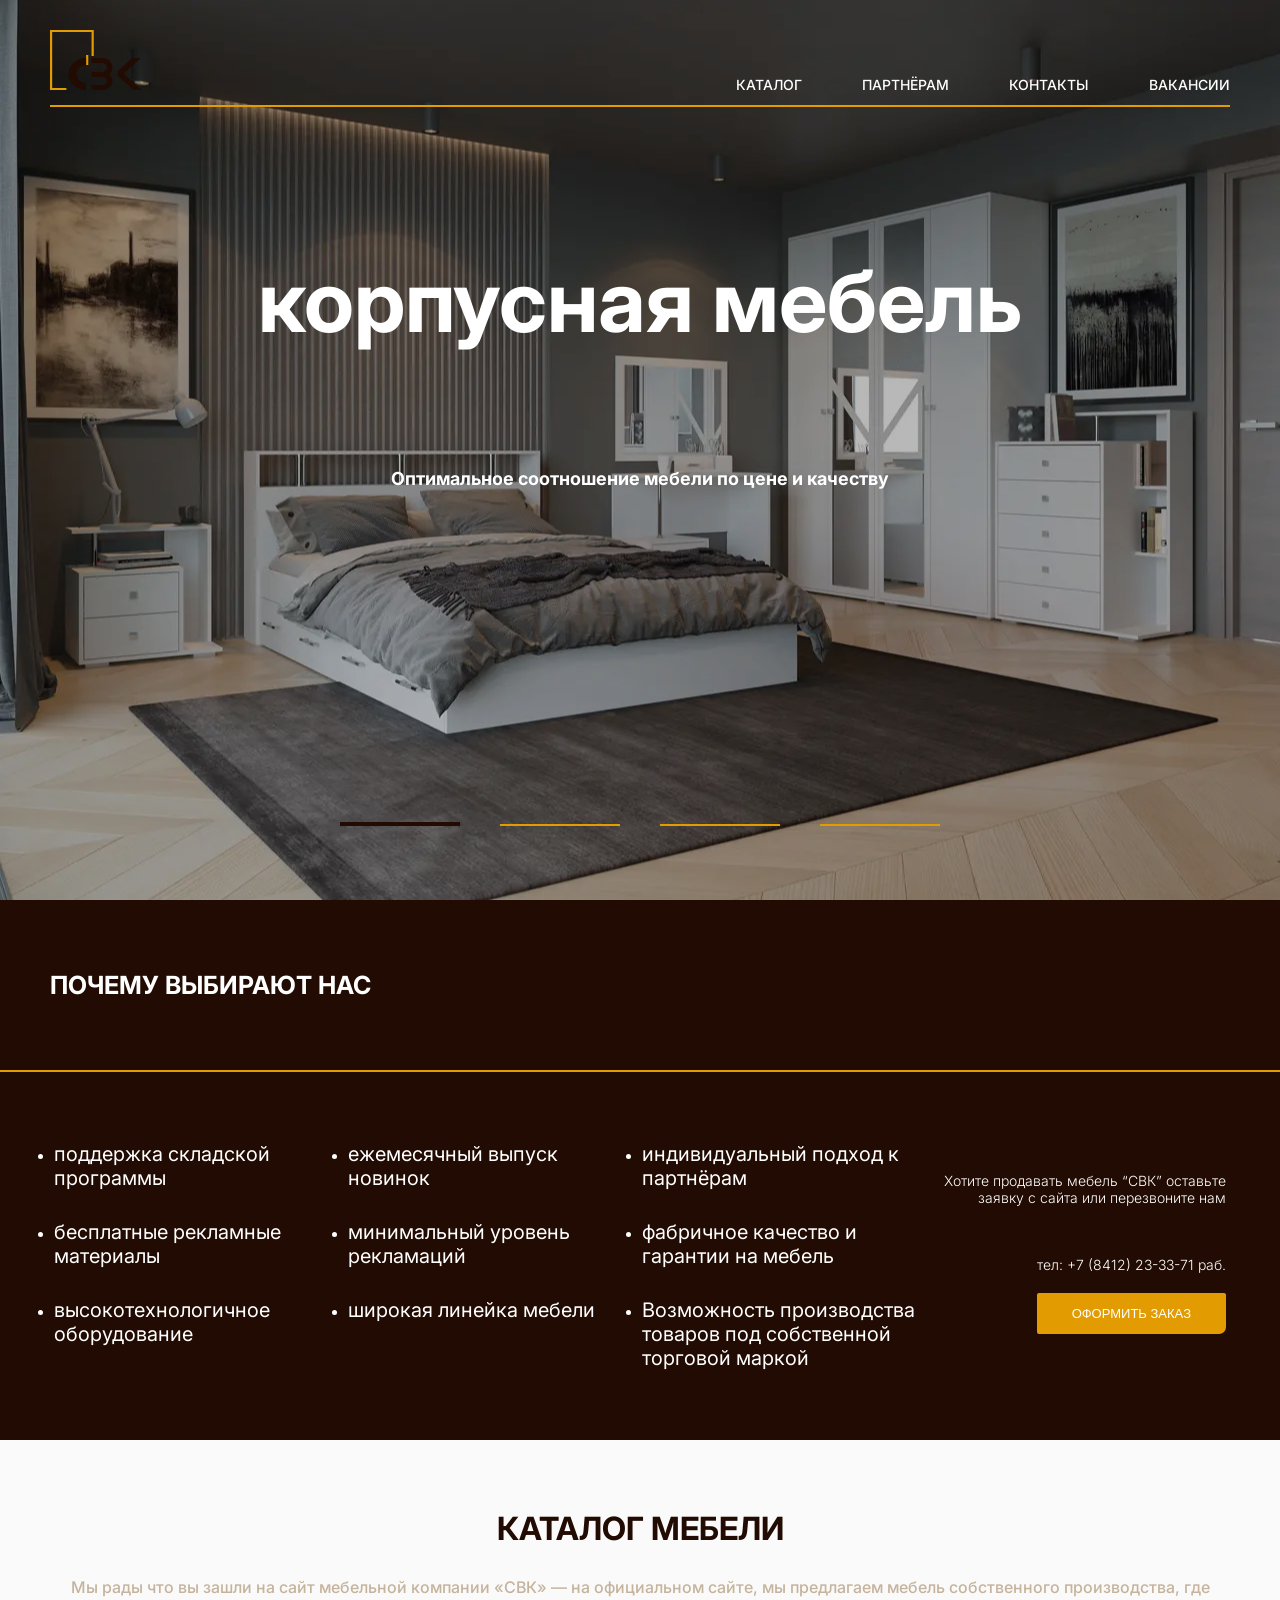
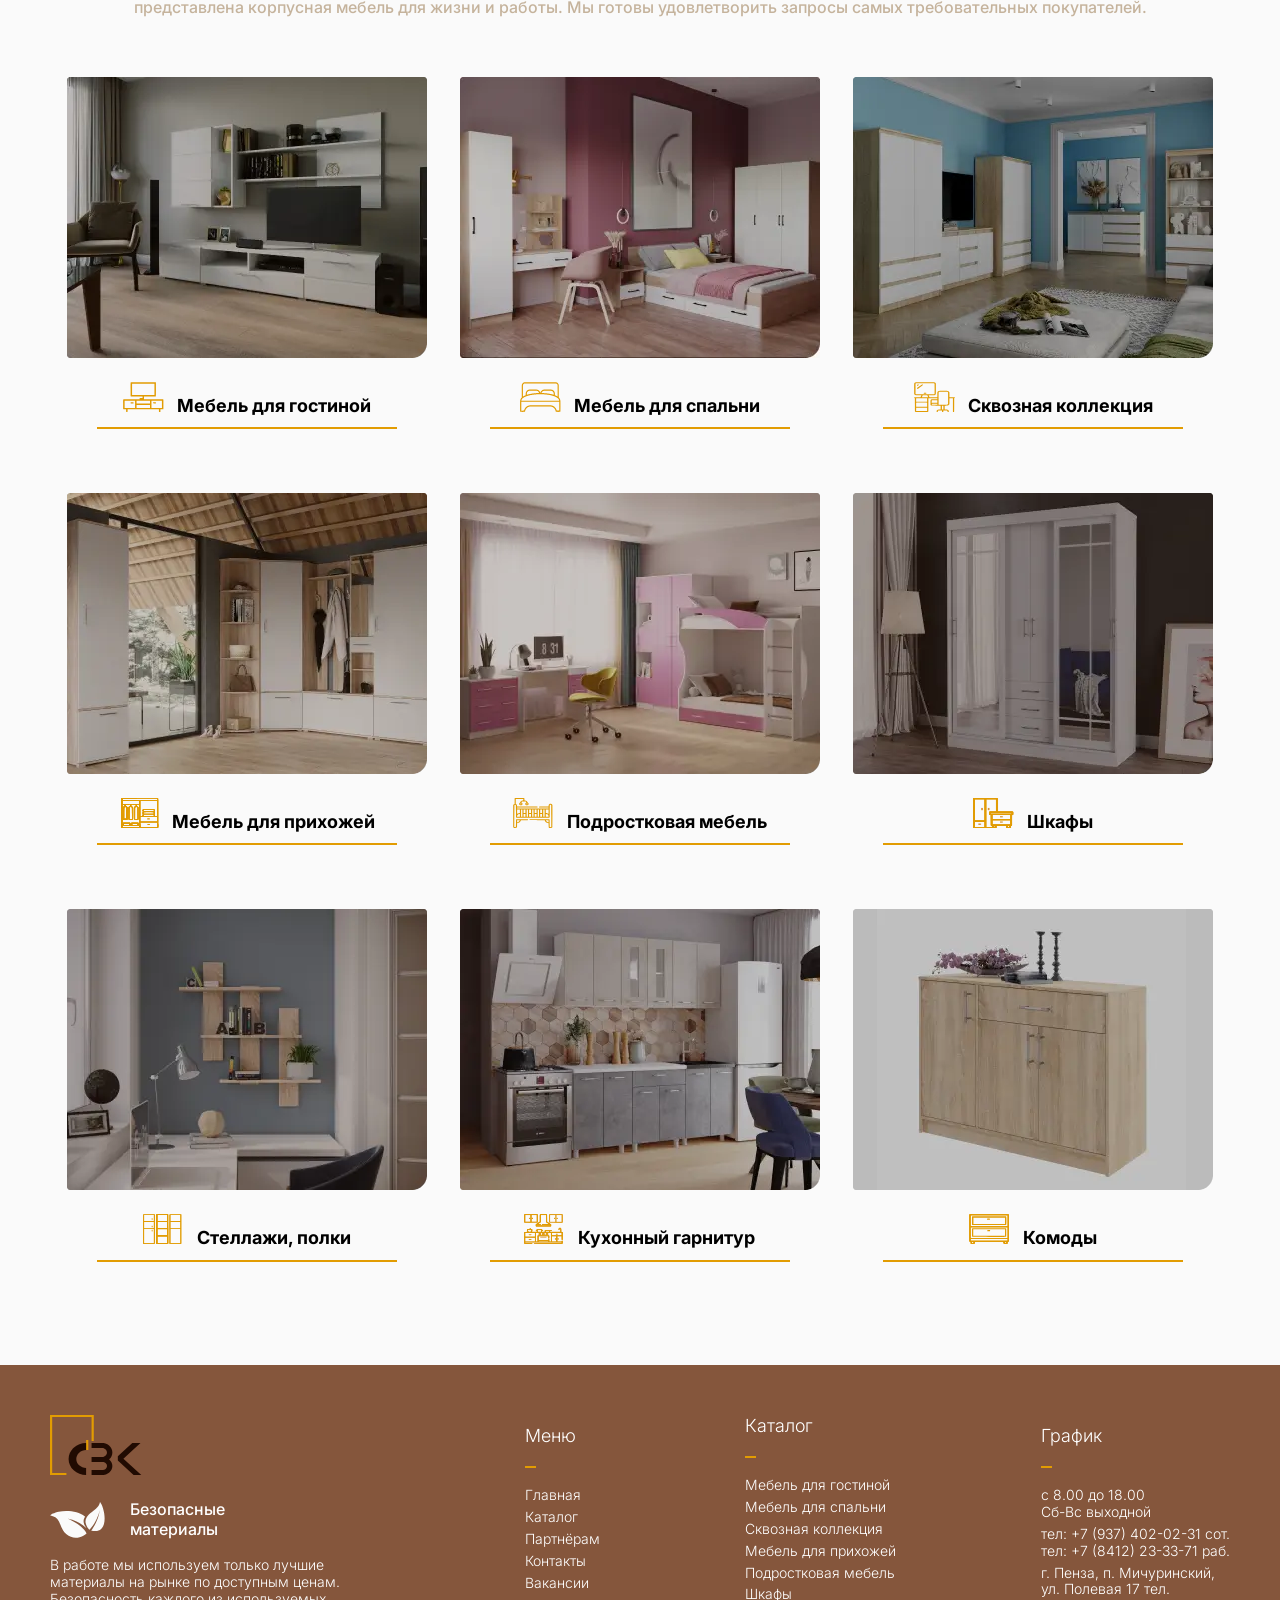
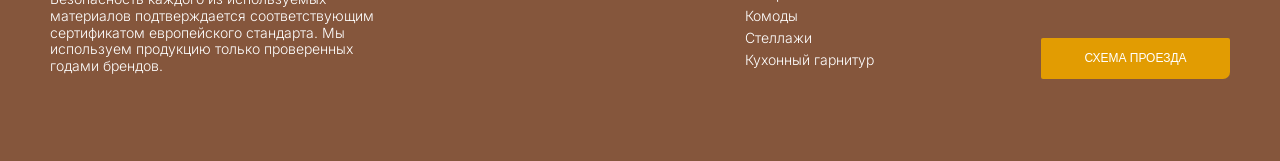
==== commit 4e435690: "Замена jpg на webp" ====
--- a/index.html
+++ b/index.html
@@ -4,11 +4,11 @@
 <head>
   <meta charset="UTF-8">
   <link rel="icon" href="imagis/1.ico" type="image/x-icon">
-  <meta name="description" content="Мебельная компания СВК — производство и продажа корпусной мебели для гостиной,
-  спальни, прихожей. Доступные цены, высокое качество.">
+  <meta name="description" content="Производство и продажа качественной корпусной мебели для гостиной, спальни, 
+  прихожей. Собственное производство, доступные цены. Доставка по Пензе и области.">
   <meta name="viewport" content="width=device-width, initial-scale=1.0">
   <meta http-equiv="X-UA-Compatible" content="IE=edge"> 
-  <title>Мебельная компания</title>
+  <title>Мебельная компания СВК — корпусная мебель от производителя в Пензе</title>
   <link rel="shortcut icon" href="imagis/1.ico">
   <link rel="preconnect" href="https://fonts.googleapis.com">
   <link rel="preconnect" href="https://fonts.gstatic.com" crossorigin>
@@ -78,10 +78,10 @@
       <div class="slider">
         <div class="swiper">
           <div class="swiper-wrapper">
-            <div class="swiper-slide" style=" background-image: url(imagis/slide-1.jpg);"></div>
-            <div class="swiper-slide" style=" background-image: url(imagis/slide-2.jpg);"></div>
-            <div class="swiper-slide" style=" background-image: url(imagis/slide-3.jpg);"></div>
-            <div class="swiper-slide" style=" background-image: url(imagis/slide-4.jpg);"></div>
+            <div class="swiper-slide" style=" background-image: url(imagis/slide-1.webp);"></div>
+            <div class="swiper-slide" style=" background-image: url(imagis/slide-2.webp);"></div>
+            <div class="swiper-slide" style=" background-image: url(imagis/slide-3.webp);"></div>
+            <div class="swiper-slide" style=" background-image: url(imagis/slide-4.webp);"></div>
 
           </div>
           <div class="swiper-pagination"></div>
@@ -177,7 +177,7 @@
 
 
             <li class="important__item">
-              <img class="important__item-img" src="imagis/imp-1.jpg" alt="мебель для гостиной, гостинные гарнитуры">
+              <img class="important__item-img" src="imagis/imp-1.webp" alt="мебель для гостиной, гостинные гарнитуры">
               <h4 class="important__item-text">
                 <img src="./imagis/ikon-1.svg" alt="Мебель для гостиной"> <a class="important__item-text" href="catalog.html">Мебель для гостиной </a>
               </h4>
@@ -187,7 +187,7 @@
 
 
             <li class="important__item">
-              <img class="important__item-img" src="imagis/imp-2.jpg" alt="мебель для гостиной, спальни, кровати, комоды, шкафы">
+              <img class="important__item-img" src="imagis/imp-2.webp" alt="мебель для гостиной, спальни, кровати, комоды, шкафы">
               <h4 class="important__item-text">
                 <img src="./imagis/ikon-2.svg" alt="Мебель для спальни"> <a class="important__item-text" href="catalog.html">Мебель для спальни </a>
               </h4>
@@ -197,7 +197,7 @@
 
 
             <li class="important__item">
-              <img class="important__item-img" src="imagis/imp-3.jpg" alt="мебель для гостиной, сквозная коллекция, шкафы, комоды, стеллажи, полки">
+              <img class="important__item-img" src="imagis/imp-3.webp" alt="мебель для гостиной, сквозная коллекция, шкафы, комоды, стеллажи, полки">
               <h4 class="important__item-text">
                 <img src="./imagis/ikon-3.svg" alt="Сквозная коллекция"> <a class="important__item-text" href="catalog.html">Сквозная коллекция</a>
               </h4>
@@ -210,7 +210,7 @@
 
 
             <li class="important__item">
-              <img class="important__item-img" src="imagis/imp-4.jpg" alt="мебель для гостиной, прихожая, шкафы,">
+              <img class="important__item-img" src="imagis/imp-4.webp" alt="мебель для гостиной, прихожая, шкафы,">
               <h4 class="important__item-text">
                 <img src="./imagis/ikon-4.svg" alt="Мебель для прихожей"> <a class="important__item-text" href="catalog.html"> Мебель для прихожей</a>
               </h4>
@@ -220,7 +220,7 @@
 
 
             <li class="important__item">
-              <img class="important__item-img" src="imagis/imp-5.jpg" alt="мебель для гостиной, подростковая мебель">
+              <img class="important__item-img" src="imagis/imp-5.webp" alt="мебель для гостиной, подростковая мебель">
               <h4 class="important__item-text">
                 <img src="./imagis/ikon-5.svg" alt="Подростковая мебель"> <a class="important__item-text" href="catalog.html">Подростковая мебель</a>
               </h4>
@@ -230,7 +230,7 @@
 
 
             <li class="important__item">
-              <img class="important__item-img" src="imagis/imp-6.jpg" alt="мебель для гостиной, шкаф-купе, шкафы для одежды">
+              <img class="important__item-img" src="imagis/imp-6.webp" alt="мебель для гостиной, шкаф-купе, шкафы для одежды">
               <h4 class="important__item-text">
                 <img src="./imagis/ikon-6.svg" alt="Шкафы"> <a class="important__item-text" href="catalog.html">Шкафы</a>
               </h4>
@@ -246,7 +246,7 @@
 
 
             <li class="important__item">
-              <img class="important__item-img" src="imagis/imp-8.jpg" alt="мебель для гостиной, стеллажи, полки">
+              <img class="important__item-img" src="imagis/imp-8.webp" alt="мебель для гостиной, стеллажи, полки">
               <h4 class="important__item-text">
                 <img src="./imagis/ikon-8.svg"> <a class="important__item-text" href="catalog.html">Стеллажи, полки</a>
               </h4>
@@ -256,7 +256,7 @@
 
 
             <li class="important__item">
-              <img class="important__item-img" src="imagis/imp-9.jpg" alt="мебель для гостиной, кухонный гарнитур">
+              <img class="important__item-img" src="imagis/imp-9.webp" alt="мебель для гостиной, кухонный гарнитур">
               <h4 class="important__item-text">
                 <img src="./imagis/ikon-9.svg"> <a class="important__item-text" href="catalog.html">Кухонный гарнитур</a>
               </h4>
@@ -265,7 +265,7 @@
             </li>
 
             <li class="important__item">
-              <img class="important__item-img" src="imagis/imp-7.jpg" alt="мебель для гостиной, комоды">
+              <img class="important__item-img" src="imagis/imp-7.webp" alt="мебель для гостиной, комоды">
               <h4 class="important__item-text">
                 <img src="./imagis/ikon-7.svg"> <a class="important__item-text" href="catalog.html">Комоды</a>
               </h4>
--- a/css/style.css
+++ b/css/style.css
@@ -2043,3 +2043,29 @@
 outline-offset: 2px;
 }
 
+/* Переопределение стандартных стилей кнопок вкладок */
+.tabs__btn-item {
+    cursor: pointer;
+    transition: color 0.3s ease;
+}
+
+/* Убираем чёрный цвет при клике (active) и фокусе */
+.tabs__btn-item:active,
+.tabs__btn-item:focus,
+.tabs__btn-item:focus-visible {
+    color: inherit;        /* цвет как у обычной кнопки */
+  
+    
+}
+
+/* Эффект при наведении курсора */
+.tabs__btn-item:hover {
+    color: #E29C02;        /* золотистый — подставьте свой */
+}
+
+/* Активная (текущая) вкладка */
+.tabs__btn-item--active {
+    color: #C5B39C;
+    font-weight: bold;     /* опционально */
+}
+
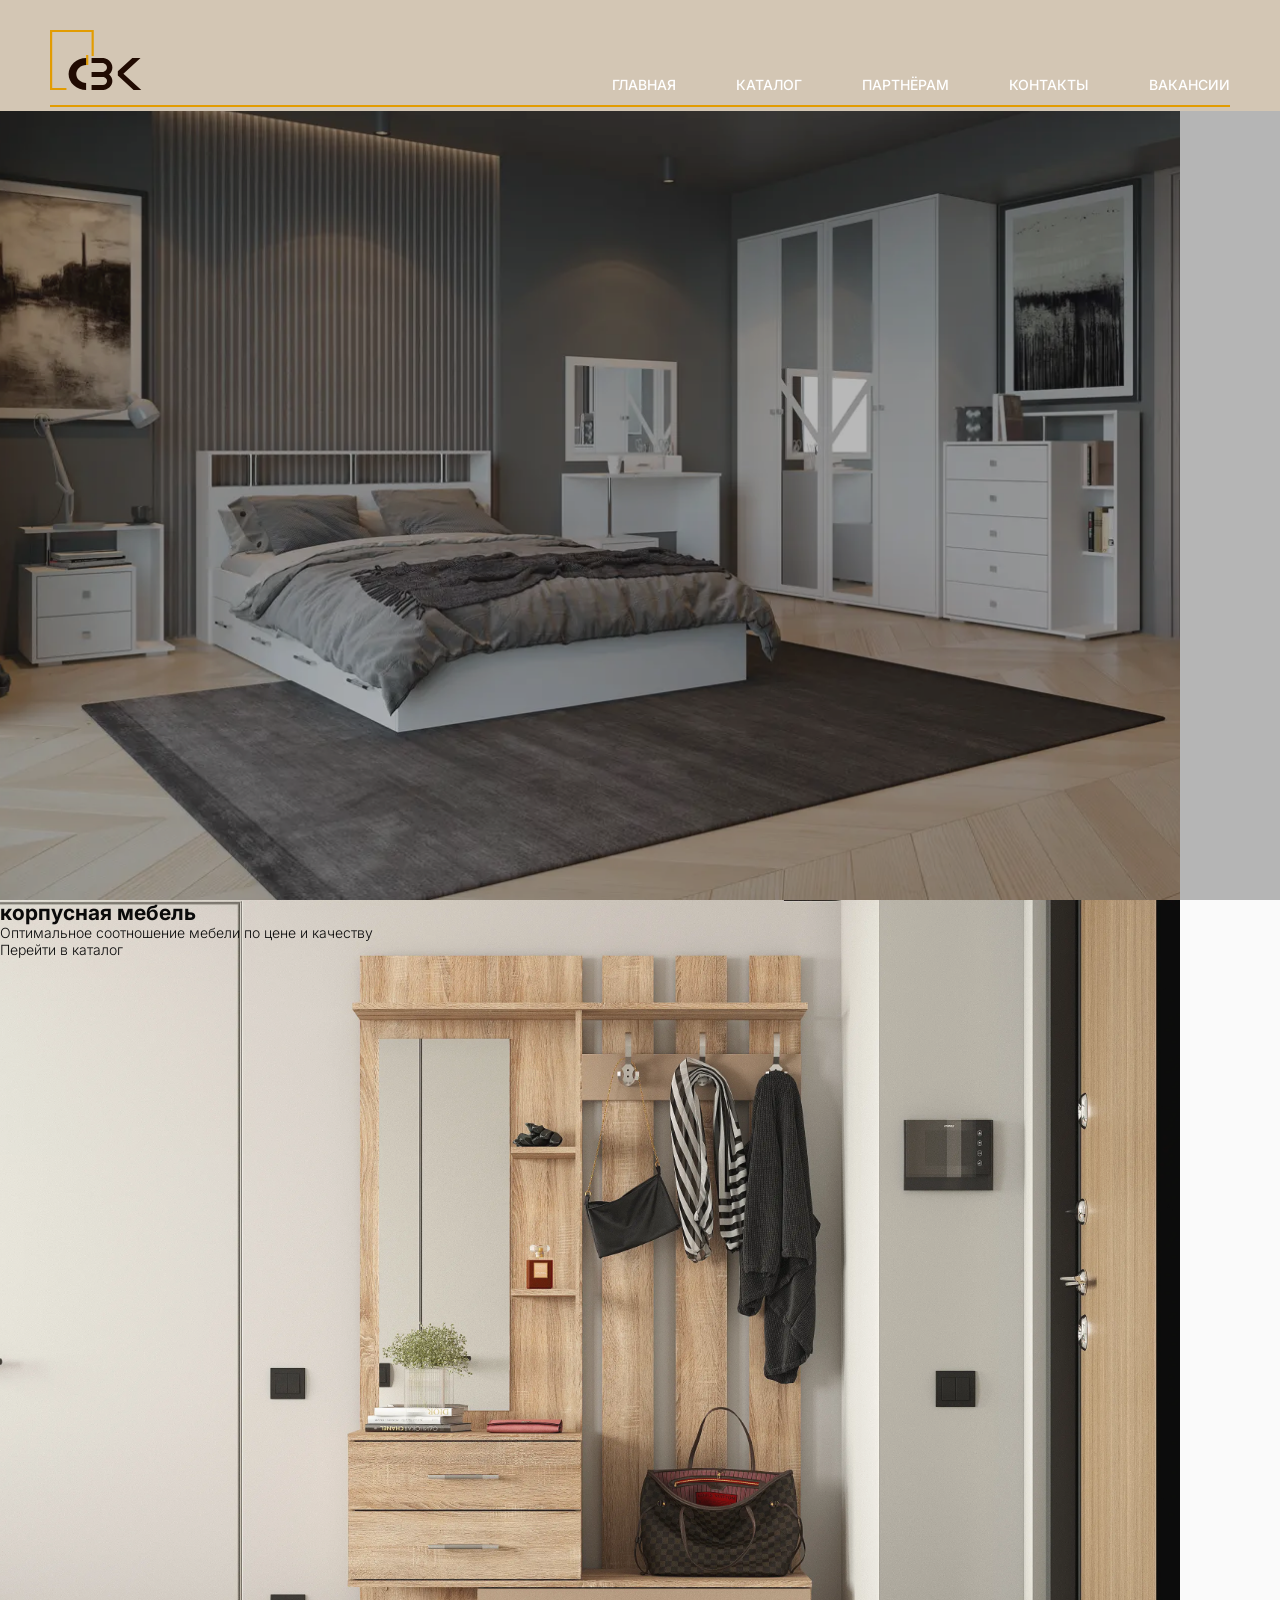
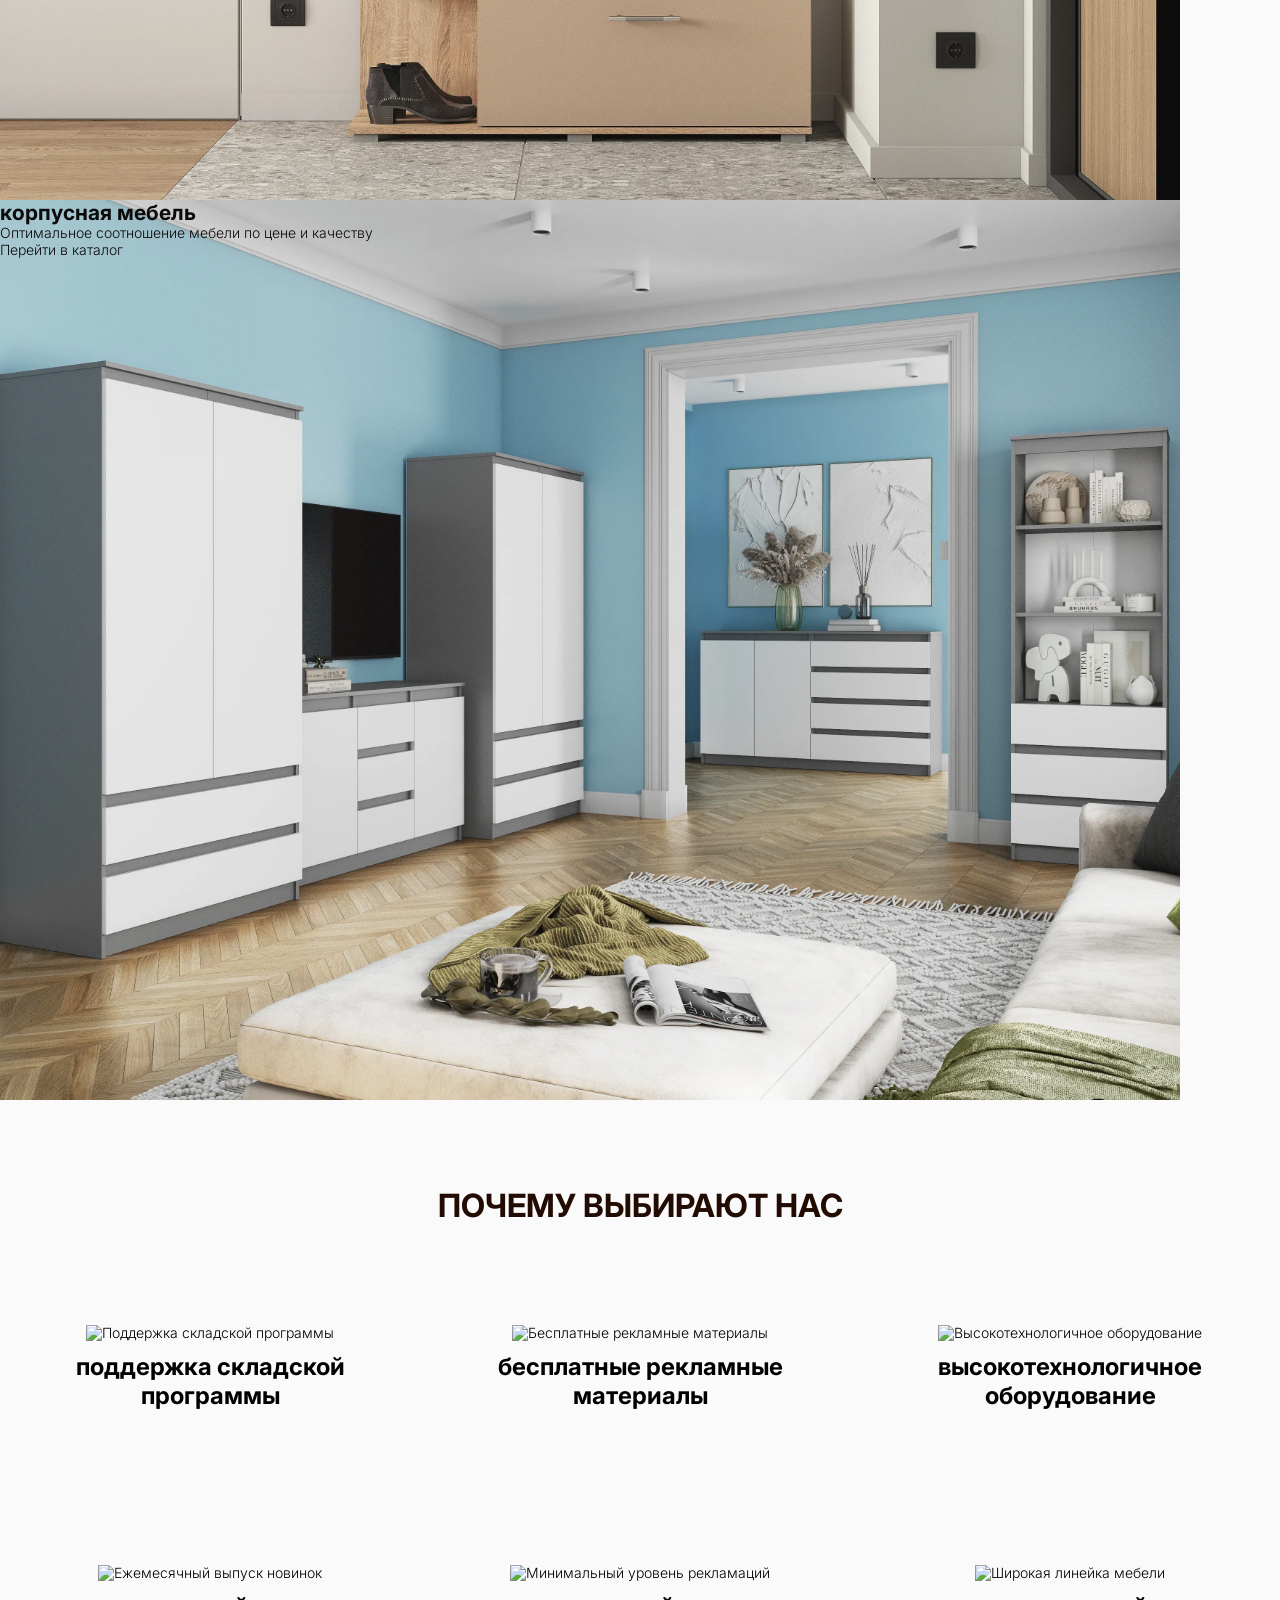
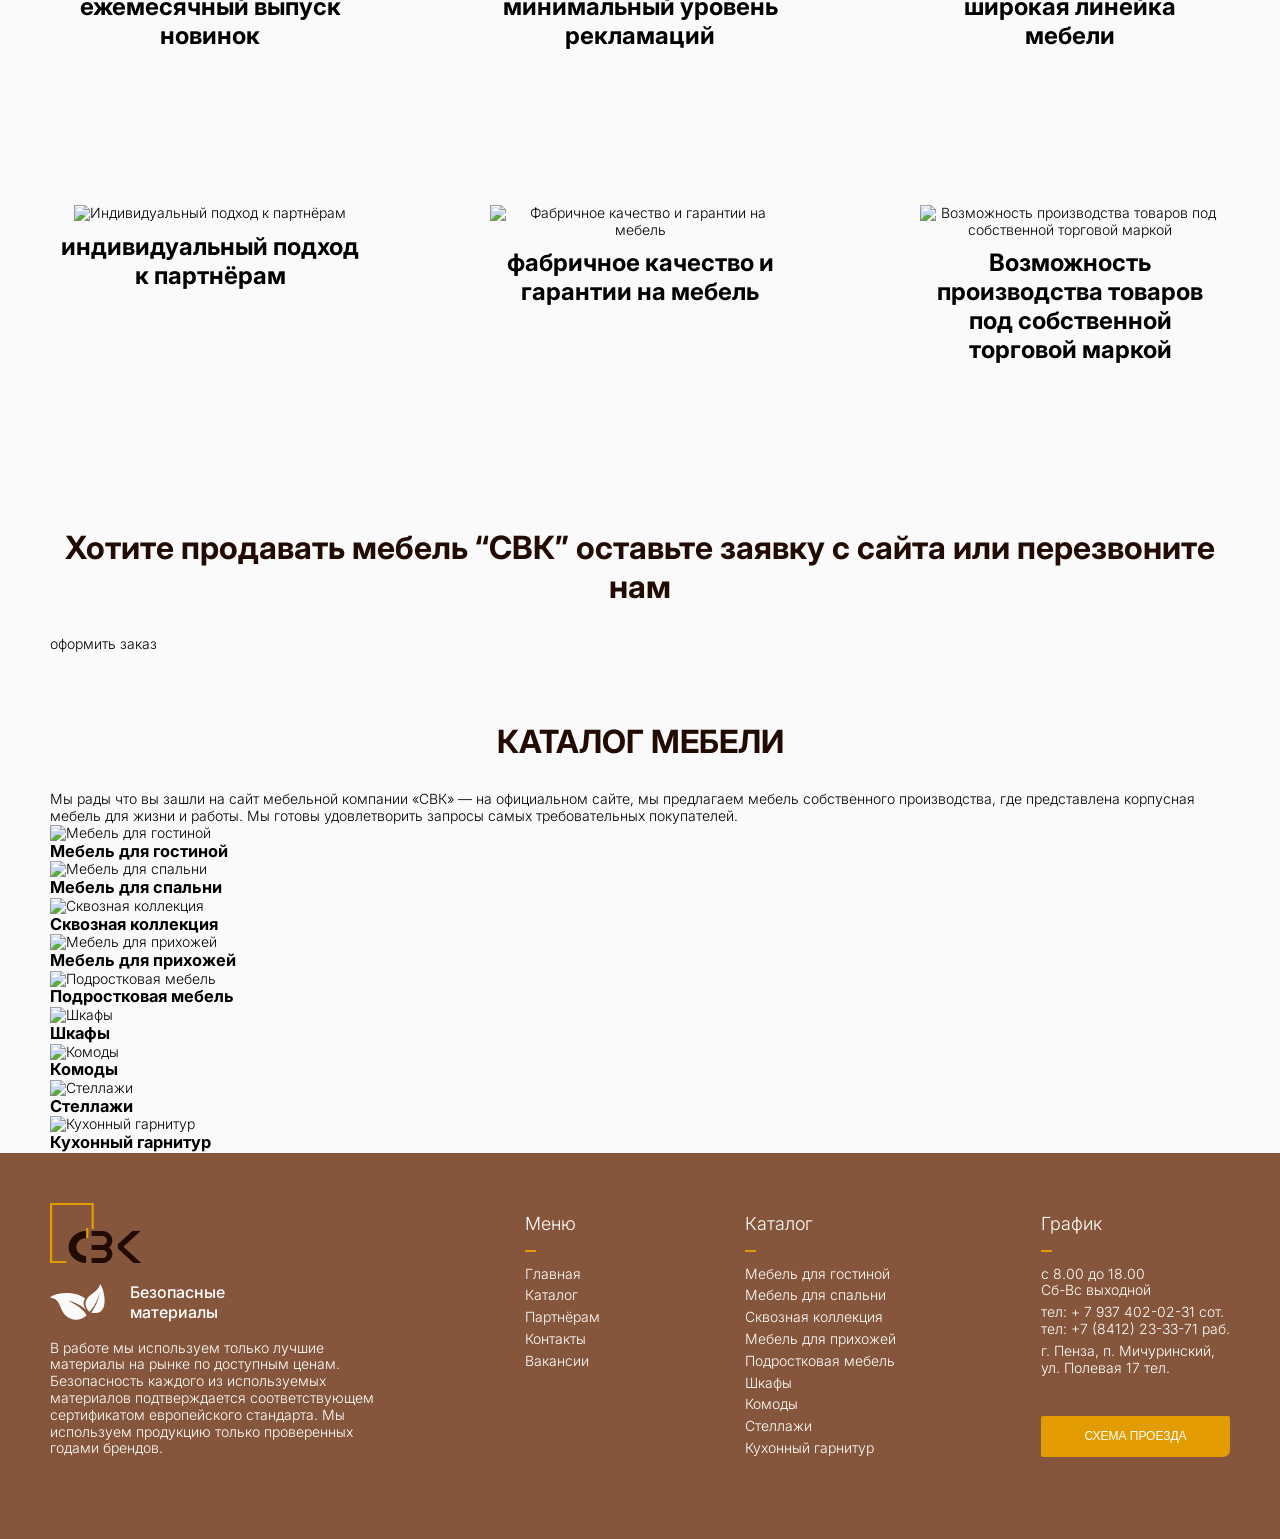
==== commit e8b96572: "loading="lazy"" ====
--- a/index.html
+++ b/index.html
@@ -1,27 +1,20 @@
 ﻿<!DOCTYPE html>
 <html lang="ru">
-
 <head>
   <meta charset="UTF-8">
-  <link rel="icon" href="imagis/1.ico" type="image/x-icon">
-  <meta name="description" content="Производство и продажа качественной корпусной мебели для гостиной, спальни, 
-  прихожей. Собственное производство, доступные цены. Доставка по Пензе и области.">
+  <meta name="description" content="Мебельная компания СВК — производство и продажа корпусной мебели для гостиной, спальни, прихожей. Доступные цены, высокое качество.">
   <meta name="viewport" content="width=device-width, initial-scale=1.0">
-  <meta http-equiv="X-UA-Compatible" content="IE=edge"> 
+  <meta http-equiv="X-UA-Compatible" content="IE=edge">
   <title>Мебельная компания СВК — корпусная мебель от производителя в Пензе</title>
   <link rel="shortcut icon" href="imagis/1.ico">
   <link rel="preconnect" href="https://fonts.googleapis.com">
   <link rel="preconnect" href="https://fonts.gstatic.com" crossorigin>
   <link href="https://fonts.googleapis.com/css2?family=Inter:wght@300;500;700&display=swap" rel="stylesheet">
-  <link rel="stylesheet" href="https://cdn.jsdelivr.net/npm/swiper@10/swiper-bundle.min.css" />
   <link rel="stylesheet" href="css/style.css">
 </head>
-
 <body>
-  <!------->
-
   <div class="wrapper">
-    <header class="header-main">
+    <header class="header">
       <div class="container">
         <div class="header__inner">
           <a class="logo" href="index.html">
@@ -29,398 +22,231 @@
           </a>
           <nav class="menu">
             <button class="menu__btn">
-                <span></span>
-                <span></span>
-                <span></span>
+              <span></span>
+              <span></span>
+              <span></span>
             </button>
             <ul class="menu__list">
-              <li class="menu__list-item">
-                <a class="menu__list-link" href="catalog.html">Каталог</a>
-              </li>
-              <li class="menu__list-item">
-                <a class="menu__list-link" href="advantages.html">Партнёрам</a>
-              </li>
-              <li class="menu__list-item">
-                <a class="menu__list-link" href="contacts.html">Контакты</a>
-              </li>
-              <li class="menu__list-item">
-                <a class="menu__list-link" href="vacancies.html">Вакансии</a>
-              </li>
+              <li class="menu__list-item"><a class="menu__list-link" href="index.html">Главная</a></li>
+              <li class="menu__list-item"><a class="menu__list-link" href="catalog.html">Каталог</a></li>
+              <li class="menu__list-item"><a class="menu__list-link" href="advantages.html">Партнёрам</a></li>
+              <li class="menu__list-item"><a class="menu__list-link" href="contacts.html">Контакты</a></li>
+              <li class="menu__list-item"><a class="menu__list-link" href="vacancies.html">Вакансии</a></li>
             </ul>
           </nav>
-
         </div>
         <a class="line" href="#">
-          <img class="line__img" src="imagis/line.svg" alt="Декоративная золотая линия">
+          <img loading="lazy" class="line__img" src="imagis/line.svg" alt="Декоративная золотая линия">
         </a>
       </div>
     </header>
 
-
-    <!------->
-
     <main class="main">
-      
-      
-      <section class="top">
-        <div class="container">
-          <h1 class="title">
-          корпусная мебель
-          </h1>
-          <h4 class="title-text">
-            Оптимальное соотношение мебели
-            по цене и качеству
-          </h4>
-        </div>
-      </section>
-
-
-      <div class="slider">
-        <div class="swiper">
-          <div class="swiper-wrapper">
-            <div class="swiper-slide" style=" background-image: url(imagis/slide-1.webp);"></div>
-            <div class="swiper-slide" style=" background-image: url(imagis/slide-2.webp);"></div>
-            <div class="swiper-slide" style=" background-image: url(imagis/slide-3.webp);"></div>
-            <div class="swiper-slide" style=" background-image: url(imagis/slide-4.webp);"></div>
-
+      <section class="slider">
+        <div class="container">
+          <div class="slider__inner">
+            <div class="swiper mySwiper">
+              <div class="swiper-wrapper">
+                <div class="swiper-slide" style="background: url(imagis/slide-1.webp) no-repeat center; background-size: cover;">
+                  <div class="slide__inner">
+                    <h1 class="slide__title">корпусная мебель</h1>
+                    <p class="slide__text">Оптимальное соотношение мебели по цене и качеству</p>
+                    <a class="button" href="catalog.html">Перейти в каталог</a>
+                  </div>
+                </div>
+                <div class="swiper-slide" style="background: url(imagis/slide-2.webp) no-repeat center; background-size: cover;">
+                  <div class="slide__inner">
+                    <h2 class="slide__title">корпусная мебель</h2>
+                    <p class="slide__text">Оптимальное соотношение мебели по цене и качеству</p>
+                    <a class="button" href="catalog.html">Перейти в каталог</a>
+                  </div>
+                </div>
+                <div class="swiper-slide" style="background: url(imagis/slide-3.webp) no-repeat center; background-size: cover;">
+                  <div class="slide__inner">
+                    <h2 class="slide__title">корпусная мебель</h2>
+                    <p class="slide__text">Оптимальное соотношение мебели по цене и качеству</p>
+                    <a class="button" href="catalog.html">Перейти в каталог</a>
+                  </div>
+                </div>
+              </div>
+              <div class="swiper-pagination"></div>
+            </div>
           </div>
-          <div class="swiper-pagination"></div>
-        </div>
-      </div>
-      
-      
-      
-      <section class="choose">
-        <div class="container">
-          <h2 class="choose-inner">
-            ПОЧЕМУ ВЫБИРАЮТ НАС <br> 
-          </h2>
-          
-        </div>
-        </section>
-        
-        
-        <section class="us">
-           <div class="container">
-               <nav class="us__menu">
-                  
-                  <ul class="us__menu-list">
-                    <li class="us__menu__item">
-                      <p class="us__menu-link">поддержка складской программы</p>
-                    </li>
-                    <li class="us__menu__item">
-                      <p class="us__menu-link">бесплатные рекламные материалы</p>
-                    </li>
-                    <li class="us__menu__item">
-                      <p class="us__menu-link">высокотехнологичное оборудование </p>
-                  
-                  </ul>
-
-                  <ul class="us__menu-list">
-                    <li class="us__menu__item">
-                      <p class="us__menu-link">ежемесячный выпуск новинок</p>
-                    </li>
-                    <li class="us__menu__item">
-                      <p class="us__menu-link">минимальный уровень рекламаций</p>
-                    </li>
-                    <li class="us__menu__item">
-                      <p class="us__menu-link">широкая линейка мебели</p>
-                    </li>
-                 
-                  </ul>
-
-                  <ul class="us__menu-list">
-                    <li class="us__menu__item">
-                      <p class="us__menu-link">индивидуальный подход к партнёрам </p>
-                    </li>
-                    <li class="us__menu__item">
-                      <p class="us__menu-link">фабричное качество и гарантии на мебель</p>
-                    </li>
-                    <li class="us__menu__item">
-                      <p class="us__menu-link">Возможность производства товаров под собственной торговой маркой</p>
-                    </li>
-                    
-                  
-                  </ul>
-
-                  <ul class="us__menu-list">
-                    <li class="us__menu__item-button">
-                      <p class="us__menu-title">Хотите продавать мебель “СВК” оставьте заявку с сайта или перезвоните нам</p>
-                    </li>
-                    <li class="us__menu__item-button">
-                      <p class="us__menu-title"><a href="tel:+78412233371">тел: +7 (8412) 23-33-71 раб.
-                      </a>
-                      </p>
-                    </li>
-                    <li class="us__menu__button">
-                      <button type="button" class="us__button"><a href="contacts.html">оформить заказ</a></button>
-                     </li>
-                  </ul>
-                
-               </nav>
-             
+        </div>
+      </section>
+
+      <section class="why-lease">
+        <div class="container">
+          <h2 class="section__title-index">ПОЧЕМУ ВЫБИРАЮТ НАС</h2>
+          <ul class="why-lease__list">
+            <li class="why-lease__item">
+              <img loading="lazy" class="why-lease__item-img" src="imagis/icon-1.svg" alt="Поддержка складской программы">
+              <h3 class="why-lease__item-title">поддержка складской программы</h3>
+            </li>
+            <li class="why-lease__item">
+              <img loading="lazy" class="why-lease__item-img" src="imagis/icon-2.svg" alt="Бесплатные рекламные материалы">
+              <h3 class="why-lease__item-title">бесплатные рекламные материалы</h3>
+            </li>
+            <li class="why-lease__item">
+              <img loading="lazy" class="why-lease__item-img" src="imagis/icon-3.svg" alt="Высокотехнологичное оборудование">
+              <h3 class="why-lease__item-title">высокотехнологичное оборудование</h3>
+            </li>
+            <li class="why-lease__item">
+              <img loading="lazy" class="why-lease__item-img" src="imagis/icon-4.svg" alt="Ежемесячный выпуск новинок">
+              <h3 class="why-lease__item-title">ежемесячный выпуск новинок</h3>
+            </li>
+            <li class="why-lease__item">
+              <img loading="lazy" class="why-lease__item-img" src="imagis/icon-5.svg" alt="Минимальный уровень рекламаций">
+              <h3 class="why-lease__item-title">минимальный уровень рекламаций</h3>
+            </li>
+            <li class="why-lease__item">
+              <img loading="lazy" class="why-lease__item-img" src="imagis/icon-6.svg" alt="Широкая линейка мебели">
+              <h3 class="why-lease__item-title">широкая линейка мебели</h3>
+            </li>
+            <li class="why-lease__item">
+              <img loading="lazy" class="why-lease__item-img" src="imagis/icon-7.svg" alt="Индивидуальный подход к партнёрам">
+              <h3 class="why-lease__item-title">индивидуальный подход к партнёрам</h3>
+            </li>
+            <li class="why-lease__item">
+              <img loading="lazy" class="why-lease__item-img" src="imagis/icon-8.svg" alt="Фабричное качество и гарантии на мебель">
+              <h3 class="why-lease__item-title">фабричное качество и гарантии на мебель</h3>
+            </li>
+            <li class="why-lease__item">
+              <img loading="lazy" class="why-lease__item-img" src="imagis/icon-9.svg" alt="Возможность производства товаров под собственной торговой маркой">
+              <h3 class="why-lease__item-title">Возможность производства товаров под собственной торговой маркой</h3>
+            </li>
+          </ul>
+        </div>
+      </section>
+
+      <section class="how-does">
+        <div class="container">
+          <div class="how-does__inner">
+            <div class="how-does__item">
+              <h2 class="section__title-index">Хотите продавать мебель “СВК” оставьте заявку с сайта или перезвоните нам</h2>
+              <a class="how-does__btn" href="contacts.html">оформить заказ</a>
+            </div>
           </div>
-      </section>
-
-
-      <section class="important">
-        <div class="container">
-          <h2 class="section__title-index">
-            КАТАЛОГ МЕБЕЛИ
-          </h2>
-          <p class="section__title-header-index">
-            Мы рады что вы зашли на сайт мебельной компании «СВК» — на официальном сайте, мы предлагаем мебель
-            собственного производства, где представлена корпусная мебель для жизни и работы. Мы готовы удовлетворить
-            запросы самых требовательных покупателей.
-          </p>
-          <ul class="important__list">
-
-
-            <li class="important__item">
-              <img class="important__item-img" src="imagis/imp-1.webp" alt="мебель для гостиной, гостинные гарнитуры">
-              <h4 class="important__item-text">
-                <img src="./imagis/ikon-1.svg" alt="Мебель для гостиной"> <a class="important__item-text" href="catalog.html">Мебель для гостиной </a>
-              </h4>
-              <img class="important__item-svg" src="imagis/line yellow.svg" alt="Золотая жлтая линия"
-                class="benefits__card-line">
-            </li>
-
-
-            <li class="important__item">
-              <img class="important__item-img" src="imagis/imp-2.webp" alt="мебель для гостиной, спальни, кровати, комоды, шкафы">
-              <h4 class="important__item-text">
-                <img src="./imagis/ikon-2.svg" alt="Мебель для спальни"> <a class="important__item-text" href="catalog.html">Мебель для спальни </a>
-              </h4>
-              <img class="important__item-svg" src="imagis/line yellow.svg" alt="Золотая жлтая линия"
-                class="benefits__card-line">
-            </li>
-
-
-            <li class="important__item">
-              <img class="important__item-img" src="imagis/imp-3.webp" alt="мебель для гостиной, сквозная коллекция, шкафы, комоды, стеллажи, полки">
-              <h4 class="important__item-text">
-                <img src="./imagis/ikon-3.svg" alt="Сквозная коллекция"> <a class="important__item-text" href="catalog.html">Сквозная коллекция</a>
-              </h4>
-              <img class="important__item-svg" src="imagis/line yellow.svg" alt="Золотая жлтая линия"
-                class="benefits__card-line">
-            </li>
-
-          </ul>
-          <ul class="important__list">
-
-
-            <li class="important__item">
-              <img class="important__item-img" src="imagis/imp-4.webp" alt="мебель для гостиной, прихожая, шкафы,">
-              <h4 class="important__item-text">
-                <img src="./imagis/ikon-4.svg" alt="Мебель для прихожей"> <a class="important__item-text" href="catalog.html"> Мебель для прихожей</a>
-              </h4>
-              <img class="important__item-svg" src="imagis/line yellow.svg" alt="Золотая жлтая линия"
-                class="benefits__card-line">
-            </li>
-
-
-            <li class="important__item">
-              <img class="important__item-img" src="imagis/imp-5.webp" alt="мебель для гостиной, подростковая мебель">
-              <h4 class="important__item-text">
-                <img src="./imagis/ikon-5.svg" alt="Подростковая мебель"> <a class="important__item-text" href="catalog.html">Подростковая мебель</a>
-              </h4>
-              <img class="important__item-svg" src="imagis/line yellow.svg" alt="Золотая жлтая линия"
-                class="benefits__card-line">
-            </li>
-
-
-            <li class="important__item">
-              <img class="important__item-img" src="imagis/imp-6.webp" alt="мебель для гостиной, шкаф-купе, шкафы для одежды">
-              <h4 class="important__item-text">
-                <img src="./imagis/ikon-6.svg" alt="Шкафы"> <a class="important__item-text" href="catalog.html">Шкафы</a>
-              </h4>
-              <img class="important__item-svg" src="imagis/line yellow.svg" alt="Золотая жлтая линия"
-                class="benefits__card-line">
-            </li>
-
-          </ul>
-          <ul class="important__list">
-
-
-           
-
-
-            <li class="important__item">
-              <img class="important__item-img" src="imagis/imp-8.webp" alt="мебель для гостиной, стеллажи, полки">
-              <h4 class="important__item-text">
-                <img src="./imagis/ikon-8.svg"> <a class="important__item-text" href="catalog.html">Стеллажи, полки</a>
-              </h4>
-              <img class="important__item-svg" src="imagis/line yellow.svg" alt="Золотая жёлтая линия"
-                class="benefits__card-line">
-            </li>
-
-
-            <li class="important__item">
-              <img class="important__item-img" src="imagis/imp-9.webp" alt="мебель для гостиной, кухонный гарнитур">
-              <h4 class="important__item-text">
-                <img src="./imagis/ikon-9.svg"> <a class="important__item-text" href="catalog.html">Кухонный гарнитур</a>
-              </h4>
-              <img class="important__item-svg" src="imagis/line yellow.svg" alt="Золотая жлтая линия"
-                class="benefits__card-line">
-            </li>
-
-            <li class="important__item">
-              <img class="important__item-img" src="imagis/imp-7.webp" alt="мебель для гостиной, комоды">
-              <h4 class="important__item-text">
-                <img src="./imagis/ikon-7.svg"> <a class="important__item-text" href="catalog.html">Комоды</a>
-              </h4>
-              <img class="important__item-svg" src="imagis/line yellow.svg" alt="Золотая жлтая линия"
-                class="benefits__card-line">
-            </li>
-
-
-          </ul>
-        </div>
-      </section>
-
+        </div>
+      </section>
+
+      <section class="catalog-index">
+        <div class="container">
+          <h2 class="section__title-index">КАТАЛОГ МЕБЕЛИ</h2>
+          <p class="catalog-index__text">Мы рады что вы зашли на сайт мебельной компании «СВК» — на официальном сайте, мы предлагаем мебель собственного производства, где представлена корпусная мебель для жизни и работы. Мы готовы удовлетворить запросы самых требовательных покупателей.</p>
+          <div class="catalog-index__items">
+            <div class="catalog-index__item">
+              <a href="1.1_living_room_Largo%202.0.html">
+                <img loading="lazy" src="imagis/catalog-1.webp" alt="Мебель для гостиной">
+                <h3 class="catalog-index__item-title">Мебель для гостиной</h3>
+              </a>
+            </div>
+            <div class="catalog-index__item">
+              <a href="catalog.html">
+                <img loading="lazy" src="imagis/catalog-2.webp" alt="Мебель для спальни">
+                <h3 class="catalog-index__item-title">Мебель для спальни</h3>
+              </a>
+            </div>
+            <div class="catalog-index__item">
+              <a href="catalog.html">
+                <img loading="lazy" src="imagis/catalog-3.webp" alt="Сквозная коллекция">
+                <h3 class="catalog-index__item-title">Сквозная коллекция</h3>
+              </a>
+            </div>
+            <div class="catalog-index__item">
+              <a href="catalog.html">
+                <img loading="lazy" src="imagis/catalog-4.webp" alt="Мебель для прихожей">
+                <h3 class="catalog-index__item-title">Мебель для прихожей</h3>
+              </a>
+            </div>
+            <div class="catalog-index__item">
+              <a href="catalog.html">
+                <img loading="lazy" src="imagis/catalog-5.webp" alt="Подростковая мебель">
+                <h3 class="catalog-index__item-title">Подростковая мебель</h3>
+              </a>
+            </div>
+            <div class="catalog-index__item">
+              <a href="catalog.html">
+                <img loading="lazy" src="imagis/catalog-6.webp" alt="Шкафы">
+                <h3 class="catalog-index__item-title">Шкафы</h3>
+              </a>
+            </div>
+            <div class="catalog-index__item">
+              <a href="catalog.html">
+                <img loading="lazy" src="imagis/catalog-7.webp" alt="Комоды">
+                <h3 class="catalog-index__item-title">Комоды</h3>
+              </a>
+            </div>
+            <div class="catalog-index__item">
+              <a href="catalog.html">
+                <img loading="lazy" src="imagis/catalog-8.webp" alt="Стеллажи">
+                <h3 class="catalog-index__item-title">Стеллажи</h3>
+              </a>
+            </div>
+            <div class="catalog-index__item">
+              <a href="catalog.html">
+                <img loading="lazy" src="imagis/catalog-9.webp" alt="Кухонный гарнитур">
+                <h3 class="catalog-index__item-title">Кухонный гарнитур</h3>
+              </a>
+            </div>
+          </div>
+        </div>
+      </section>
     </main>
-    <!------->
-
 
     <footer class="footer">
       <div class="container">
         <nav class="footer__menu">
-
-
           <ul class="footer__menu-list">
             <li class="footer__menu-item">
-              <p class="footer__menu-title">
-               <img src="imagis/logo.svg" alt="Логотип мебельной компании СВК подвал" class="footer__menu-title">
-              </p>
-            </li>
-
+              <img loading="lazy" src="imagis/logo.svg" alt="Логотип мебельной компании СВК подвал" class="footer__menu-title">
+            </li>
             <li class="footer__menu-item">
               <p class="footer__menu-title-Sheet">Безопасные <br> материалы</p>
             </li>
             <li class="footer__menu-item">
-
-              <p class="footer__menu-link-Sheet">В работе мы используем только лучшие материалы
-                на рынке по доступным ценам. Безопасность каждого из используемых
-                материалов подтверждается соответствующим сертификатом европейского
-                стандарта. Мы используем продукцию только проверенных
-                годами брендов.
-              </p>
-            </li>
-          </ul>
-
-
-          <ul class="footer__menu-list">
-            <li class="footer__menu-item">
-              <p class="footer__menu-title"></p>
-            </li>
-            <li class="footer__menu-item">
-              <p class="footer__menu-title">Меню</p>
-            </li>
-            <li class="footer__menu-item">
-              <p class="footer__menu-title">
-                <img src="imagis/line yellow1.svg" alt="Декоративная сине-жёлтая линия" class="footer__menu-title">
-              </p>
-            </li>
-            <li class="footer__menu-item">
-              <a href="index.html" class="footer__menu-link">Главная</a>
-            </li>
-            <li class="footer__menu-item">
-              <a href="catalog.html" class="footer__menu-link">Каталог</a>
-            </li>
-            <li class="footer__menu-item">
-              <a href="advantages.html" class="footer__menu-link">Партнёрам</a>
-            </li>
-            <li class="footer__menu-item">
-              <a href="contacts.html" class="footer__menu-link">Контакты</a>
-            </li>
-            <li class="footer__menu-item">
-              <a href="vacancies.html" class="footer__menu-link">Вакансии</a>
-            </li>
-          </ul>
-
-
-          <ul class="footer__menu-list">
-            <li class="footer__menu-item">
-              <p class="footer__menu-title">Каталог</p>
-            </li>
-            <li class="footer__menu-item">
-              <p class="footer__menu-title">
-                <img src="imagis/line yellow1.svg" alt="Декоративная сине-жёлтая линия" class="footer__menu-title">
-              </p>
-            </li>
-            <li class="footer__menu-item">
-              <a href="catalog.html" class="footer__menu-link">Мебель для гостиной</a>
-            </li>
-            <li class="footer__menu-item">
-              <a href="catalog.html" class="footer__menu-link">Мебель для спальни</a>
-            </li>
-            <li class="footer__menu-item">
-              <a href="catalog.html" class="footer__menu-link">Сквозная коллекция</a>
-            </li>
-            <li class="footer__menu-item">
-              <a href="catalog.html" class="footer__menu-link">Мебель для прихожей</a>
-            </li>
-            <li class="footer__menu-item">
-              <a href="catalog.html" class="footer__menu-link">Подростковая мебель</a>
-            </li>
-            <li class="footer__menu-item">
-              <a href="catalog.html" class="footer__menu-link">Шкафы</a>
-            </li>
-            <li class="footer__menu-item">
-              <a href="catalog.html" class="footer__menu-link">Комоды</a>
-            </li>
-            <li class="footer__menu-item">
-              <a href="catalog.html" class="footer__menu-link">Стеллажи</a>
-            </li>
-            <li class="footer__menu-item">
-              <a href="catalog.html" class="footer__menu-link">Кухонный гарнитур</a>
-            </li>
-          </ul>
-
-
-          <ul class="footer__menu-list">
-            <li class="footer__menu-item">
-              <p class="footer__menu-title"></p>
-            </li>
-            <li class="footer__menu-item">
-              <p class="footer__menu-title">График</p>
-            </li>
-            <li class="footer__menu-item">
-              <p class="footer__menu-title">
-                <img src="imagis/line yellow1.svg" alt="Декоративная сине-жёлтая линия" class="footer__menu-title">
-              </p>
-            </li>
-            <li class="footer__menu-item">
-              <p class="footer__menu-link-Sheet">с 8.00 до 18.00 <br>
-                Сб-Вс выходной</p>
-            </li>
-            <li class="footer__menu-item">
-              <p class="footer__menu-link-Sheet">
-                <a href="tel:+79374020231">тел: +7 (937) 402-02-31 сот.</a><br><a
-                href="tel:+78412233371">тел: +7 (8412) 23-33-71 раб.</a></p>
-            </li>
-            <li class="footer__menu-item">
-              <p class="footer__menu-link-Sheet"> г. Пенза, п. Мичуринский, <br> ул. Полевая 17 тел.</p>
-            </li>
-            <li class="footer__menu-item">
-              <button type="button" class="footer1__button">
-                <a href="contacts.html">схема проезда</a></button>
-            </li>
+              <p class="footer__menu-link-Sheet">В работе мы используем только лучшие материалы на рынке по доступным ценам. Безопасность каждого из используемых материалов подтверждается соответствующем сертификатом европейского стандарта. Мы используем продукцию только проверенных годами брендов.</p>
+            </li>
+          </ul>
+          <ul class="footer__menu-list">
+            <li class="footer__menu-item"><p class="footer__menu-title"></p></li>
+            <li class="footer__menu-item"><p class="footer__menu-title">Меню</p></li>
+            <li class="footer__menu-item"><img loading="lazy" src="imagis/line%20yellow1.svg" alt="Декоративная сине-жёлтая линия" class="footer__menu-title"></li>
+            <li class="footer__menu-item"><a href="index.html" class="footer__menu-link">Главная</a></li>
+            <li class="footer__menu-item"><a href="catalog.html" class="footer__menu-link">Каталог</a></li>
+            <li class="footer__menu-item"><a href="advantages.html" class="footer__menu-link">Партнёрам</a></li>
+            <li class="footer__menu-item"><a href="contacts.html" class="footer__menu-link">Контакты</a></li>
+            <li class="footer__menu-item"><a href="vacancies.html" class="footer__menu-link">Вакансии</a></li>
+          </ul>
+          <ul class="footer__menu-list">
+            <li class="footer__menu-item"><p class="footer__menu-title"></p></li>
+            <li class="footer__menu-item"><p class="footer__menu-title">Каталог</p></li>
+            <li class="footer__menu-item"><img loading="lazy" src="imagis/line%20yellow1.svg" alt="Декоративная сине-жёлтая линия" class="footer__menu-title"></li>
+            <li class="footer__menu-item"><a href="catalog.html" class="footer__menu-link">Мебель для гостиной</a></li>
+            <li class="footer__menu-item"><a href="catalog.html" class="footer__menu-link">Мебель для спальни</a></li>
+            <li class="footer__menu-item"><a href="catalog.html" class="footer__menu-link">Сквозная коллекция</a></li>
+            <li class="footer__menu-item"><a href="catalog.html" class="footer__menu-link">Мебель для прихожей</a></li>
+            <li class="footer__menu-item"><a href="catalog.html" class="footer__menu-link">Подростковая мебель</a></li>
+            <li class="footer__menu-item"><a href="catalog.html" class="footer__menu-link">Шкафы</a></li>
+            <li class="footer__menu-item"><a href="catalog.html" class="footer__menu-link">Комоды</a></li>
+            <li class="footer__menu-item"><a href="catalog.html" class="footer__menu-link">Стеллажи</a></li>
+            <li class="footer__menu-item"><a href="catalog.html" class="footer__menu-link">Кухонный гарнитур</a></li>
+          </ul>
+          <ul class="footer__menu-list">
+            <li class="footer__menu-item"><p class="footer__menu-title"></p></li>
+            <li class="footer__menu-item"><p class="footer__menu-title">График</p></li>
+            <li class="footer__menu-item"><img loading="lazy" src="imagis/line%20yellow1.svg" alt="Декоративная сине-жёлтая линия" class="footer__menu-title"></li>
+            <li class="footer__menu-item"><p class="footer__menu-link-Sheet">с 8.00 до 18.00<br>Сб-Вс выходной</p></li>
+            <li class="footer__menu-item"><p class="footer__menu-link-Sheet">тел: + 7 937 402-02-31 сот.<br>тел: +7 (8412) 23-33-71 раб.</p></li>
+            <li class="footer__menu-item"><p class="footer__menu-link-Sheet">г. Пенза, п. Мичуринский,<br>ул. Полевая 17 тел.</p></li>
+            <li class="footer__menu-item"><button type="button" class="footer1__button"><a href="contacts.html">схема проезда</a></button></li>
           </ul>
         </nav>
-
       </div>
     </footer>
-   </div>
-
-
-    <script src="https://cdn.jsdelivr.net/npm/swiper@10/swiper-bundle.min.js"></script>
-    <script src="js/main.js"></script>
-
-
-
+  </div>
+
+  <script src="https://cdn.jsdelivr.net/npm/swiper@10/swiper-bundle.min.js"></script>
+  <script src="js/main.js"></script>
 </body>
-
-</html>
-
-
+</html>
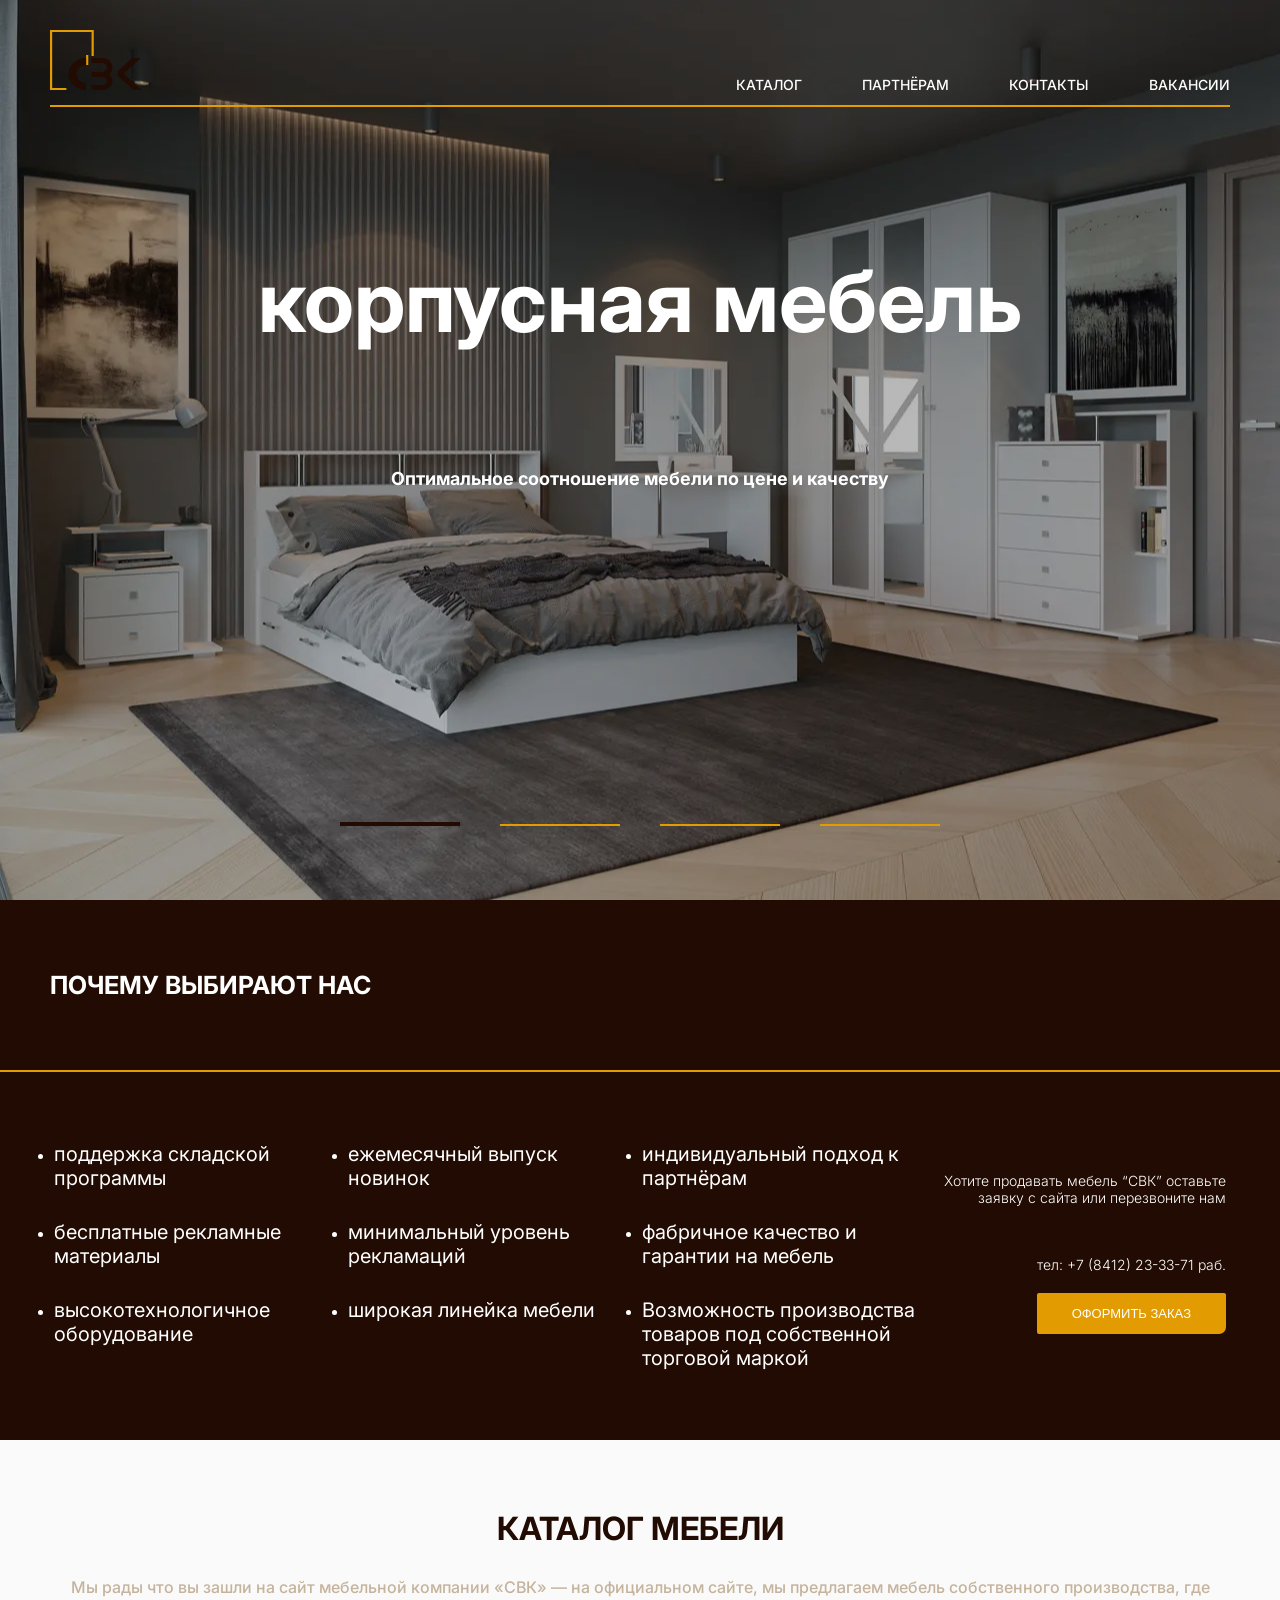
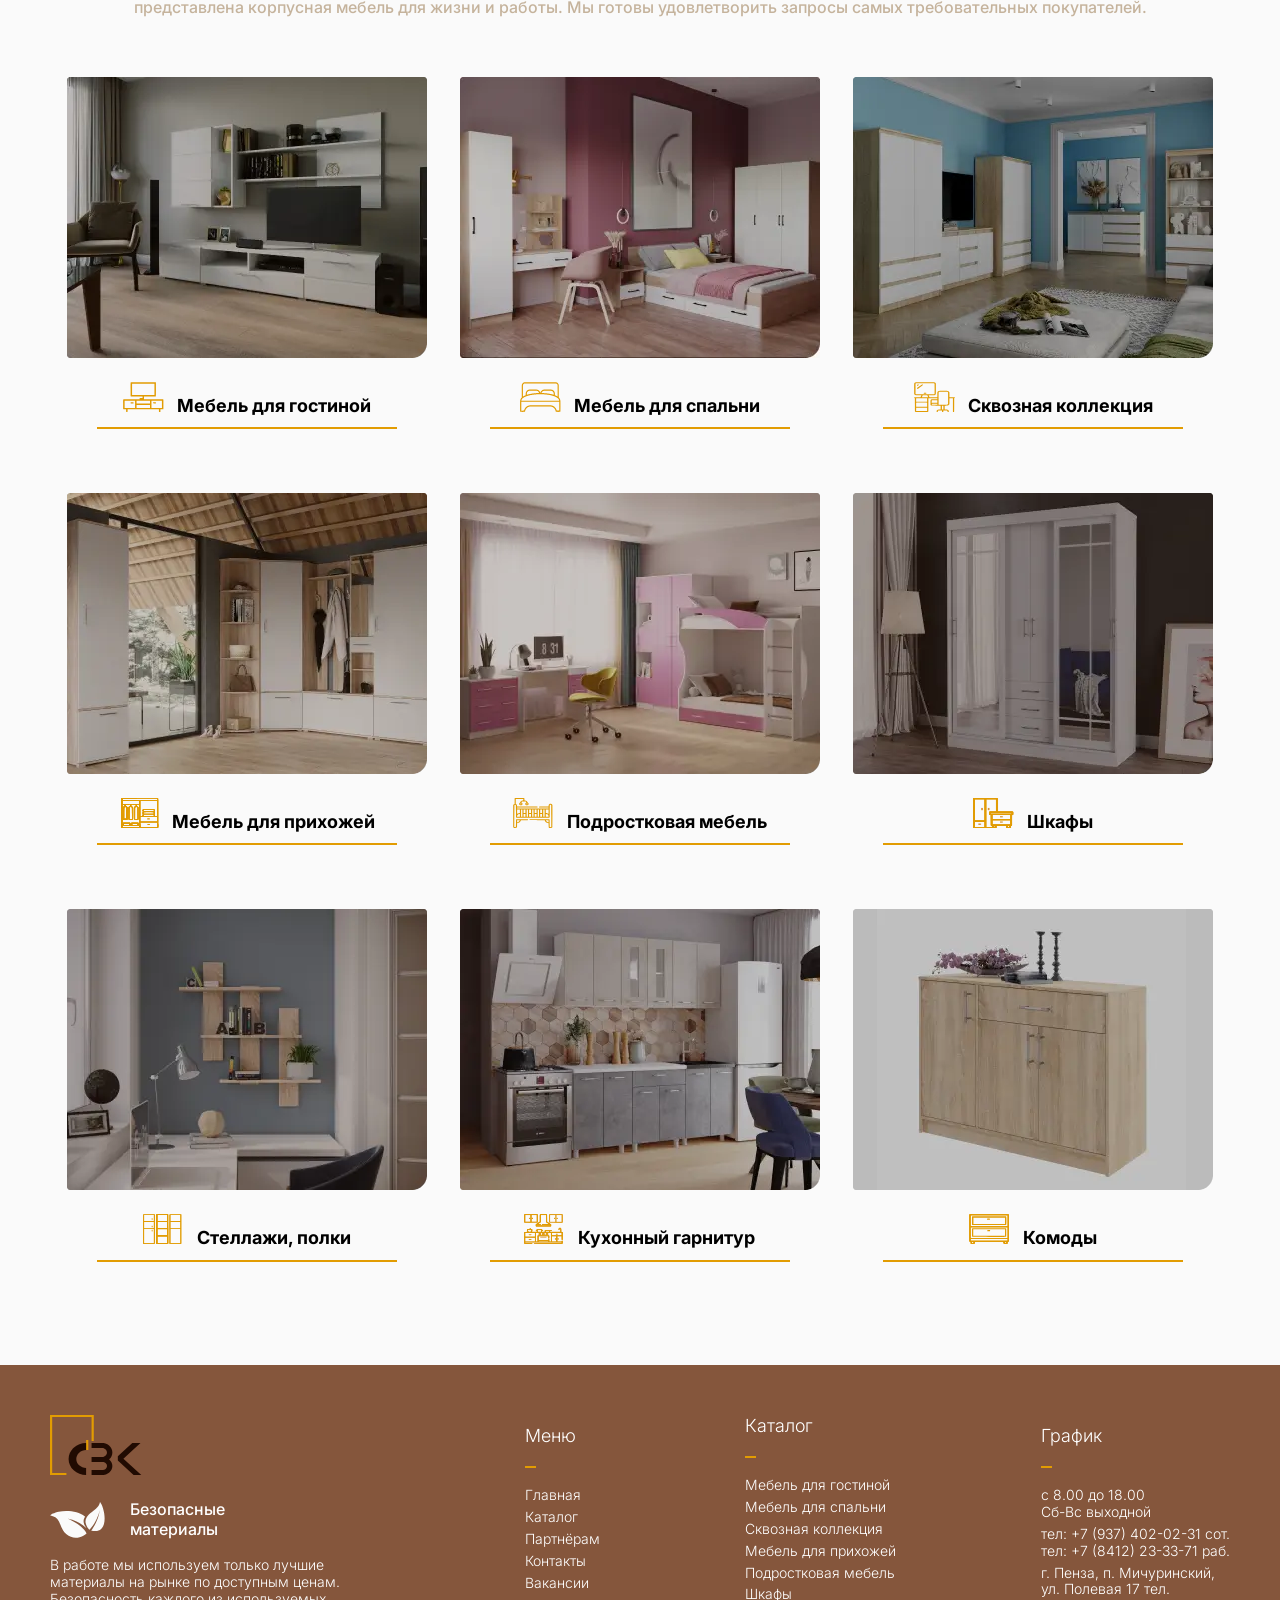
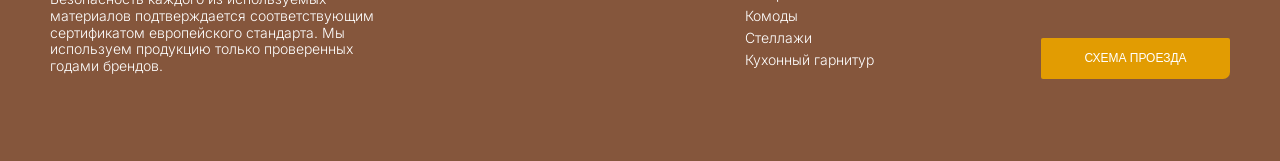
==== commit 00db74cc: "Вернул назад" ====
--- a/index.html
+++ b/index.html
@@ -1,20 +1,27 @@
 ﻿<!DOCTYPE html>
 <html lang="ru">
+
 <head>
   <meta charset="UTF-8">
-  <meta name="description" content="Мебельная компания СВК — производство и продажа корпусной мебели для гостиной, спальни, прихожей. Доступные цены, высокое качество.">
+  <link rel="icon" href="imagis/1.ico" type="image/x-icon">
+  <meta name="description" content="Производство и продажа качественной корпусной мебели для гостиной, спальни, 
+  прихожей. Собственное производство, доступные цены. Доставка по Пензе и области.">
   <meta name="viewport" content="width=device-width, initial-scale=1.0">
-  <meta http-equiv="X-UA-Compatible" content="IE=edge">
+  <meta http-equiv="X-UA-Compatible" content="IE=edge"> 
   <title>Мебельная компания СВК — корпусная мебель от производителя в Пензе</title>
   <link rel="shortcut icon" href="imagis/1.ico">
   <link rel="preconnect" href="https://fonts.googleapis.com">
   <link rel="preconnect" href="https://fonts.gstatic.com" crossorigin>
   <link href="https://fonts.googleapis.com/css2?family=Inter:wght@300;500;700&display=swap" rel="stylesheet">
+  <link rel="stylesheet" href="https://cdn.jsdelivr.net/npm/swiper@10/swiper-bundle.min.css" />
   <link rel="stylesheet" href="css/style.css">
 </head>
+
 <body>
+  <!------->
+
   <div class="wrapper">
-    <header class="header">
+    <header class="header-main">
       <div class="container">
         <div class="header__inner">
           <a class="logo" href="index.html">
@@ -22,231 +29,398 @@
           </a>
           <nav class="menu">
             <button class="menu__btn">
-              <span></span>
-              <span></span>
-              <span></span>
+                <span></span>
+                <span></span>
+                <span></span>
             </button>
             <ul class="menu__list">
-              <li class="menu__list-item"><a class="menu__list-link" href="index.html">Главная</a></li>
-              <li class="menu__list-item"><a class="menu__list-link" href="catalog.html">Каталог</a></li>
-              <li class="menu__list-item"><a class="menu__list-link" href="advantages.html">Партнёрам</a></li>
-              <li class="menu__list-item"><a class="menu__list-link" href="contacts.html">Контакты</a></li>
-              <li class="menu__list-item"><a class="menu__list-link" href="vacancies.html">Вакансии</a></li>
+              <li class="menu__list-item">
+                <a class="menu__list-link" href="catalog.html">Каталог</a>
+              </li>
+              <li class="menu__list-item">
+                <a class="menu__list-link" href="advantages.html">Партнёрам</a>
+              </li>
+              <li class="menu__list-item">
+                <a class="menu__list-link" href="contacts.html">Контакты</a>
+              </li>
+              <li class="menu__list-item">
+                <a class="menu__list-link" href="vacancies.html">Вакансии</a>
+              </li>
             </ul>
           </nav>
+
         </div>
         <a class="line" href="#">
-          <img loading="lazy" class="line__img" src="imagis/line.svg" alt="Декоративная золотая линия">
+          <img class="line__img" src="imagis/line.svg" alt="Декоративная золотая линия">
         </a>
       </div>
     </header>
 
+
+    <!------->
+
     <main class="main">
-      <section class="slider">
+      
+      
+      <section class="top">
         <div class="container">
-          <div class="slider__inner">
-            <div class="swiper mySwiper">
-              <div class="swiper-wrapper">
-                <div class="swiper-slide" style="background: url(imagis/slide-1.webp) no-repeat center; background-size: cover;">
-                  <div class="slide__inner">
-                    <h1 class="slide__title">корпусная мебель</h1>
-                    <p class="slide__text">Оптимальное соотношение мебели по цене и качеству</p>
-                    <a class="button" href="catalog.html">Перейти в каталог</a>
-                  </div>
-                </div>
-                <div class="swiper-slide" style="background: url(imagis/slide-2.webp) no-repeat center; background-size: cover;">
-                  <div class="slide__inner">
-                    <h2 class="slide__title">корпусная мебель</h2>
-                    <p class="slide__text">Оптимальное соотношение мебели по цене и качеству</p>
-                    <a class="button" href="catalog.html">Перейти в каталог</a>
-                  </div>
-                </div>
-                <div class="swiper-slide" style="background: url(imagis/slide-3.webp) no-repeat center; background-size: cover;">
-                  <div class="slide__inner">
-                    <h2 class="slide__title">корпусная мебель</h2>
-                    <p class="slide__text">Оптимальное соотношение мебели по цене и качеству</p>
-                    <a class="button" href="catalog.html">Перейти в каталог</a>
-                  </div>
-                </div>
-              </div>
-              <div class="swiper-pagination"></div>
-            </div>
-          </div>
+          <h1 class="title">
+          корпусная мебель
+          </h1>
+          <h4 class="title-text">
+            Оптимальное соотношение мебели
+            по цене и качеству
+          </h4>
         </div>
       </section>
 
-      <section class="why-lease">
+
+      <div class="slider">
+        <div class="swiper">
+          <div class="swiper-wrapper">
+            <div class="swiper-slide" style=" background-image: url(imagis/slide-1.webp);"></div>
+            <div class="swiper-slide" style=" background-image: url(imagis/slide-2.webp);"></div>
+            <div class="swiper-slide" style=" background-image: url(imagis/slide-3.webp);"></div>
+            <div class="swiper-slide" style=" background-image: url(imagis/slide-4.webp);"></div>
+
+          </div>
+          <div class="swiper-pagination"></div>
+        </div>
+      </div>
+      
+      
+      
+      <section class="choose">
         <div class="container">
-          <h2 class="section__title-index">ПОЧЕМУ ВЫБИРАЮТ НАС</h2>
-          <ul class="why-lease__list">
-            <li class="why-lease__item">
-              <img loading="lazy" class="why-lease__item-img" src="imagis/icon-1.svg" alt="Поддержка складской программы">
-              <h3 class="why-lease__item-title">поддержка складской программы</h3>
-            </li>
-            <li class="why-lease__item">
-              <img loading="lazy" class="why-lease__item-img" src="imagis/icon-2.svg" alt="Бесплатные рекламные материалы">
-              <h3 class="why-lease__item-title">бесплатные рекламные материалы</h3>
-            </li>
-            <li class="why-lease__item">
-              <img loading="lazy" class="why-lease__item-img" src="imagis/icon-3.svg" alt="Высокотехнологичное оборудование">
-              <h3 class="why-lease__item-title">высокотехнологичное оборудование</h3>
-            </li>
-            <li class="why-lease__item">
-              <img loading="lazy" class="why-lease__item-img" src="imagis/icon-4.svg" alt="Ежемесячный выпуск новинок">
-              <h3 class="why-lease__item-title">ежемесячный выпуск новинок</h3>
-            </li>
-            <li class="why-lease__item">
-              <img loading="lazy" class="why-lease__item-img" src="imagis/icon-5.svg" alt="Минимальный уровень рекламаций">
-              <h3 class="why-lease__item-title">минимальный уровень рекламаций</h3>
-            </li>
-            <li class="why-lease__item">
-              <img loading="lazy" class="why-lease__item-img" src="imagis/icon-6.svg" alt="Широкая линейка мебели">
-              <h3 class="why-lease__item-title">широкая линейка мебели</h3>
-            </li>
-            <li class="why-lease__item">
-              <img loading="lazy" class="why-lease__item-img" src="imagis/icon-7.svg" alt="Индивидуальный подход к партнёрам">
-              <h3 class="why-lease__item-title">индивидуальный подход к партнёрам</h3>
-            </li>
-            <li class="why-lease__item">
-              <img loading="lazy" class="why-lease__item-img" src="imagis/icon-8.svg" alt="Фабричное качество и гарантии на мебель">
-              <h3 class="why-lease__item-title">фабричное качество и гарантии на мебель</h3>
-            </li>
-            <li class="why-lease__item">
-              <img loading="lazy" class="why-lease__item-img" src="imagis/icon-9.svg" alt="Возможность производства товаров под собственной торговой маркой">
-              <h3 class="why-lease__item-title">Возможность производства товаров под собственной торговой маркой</h3>
-            </li>
+          <h2 class="choose-inner">
+            ПОЧЕМУ ВЫБИРАЮТ НАС <br> 
+          </h2>
+          
+        </div>
+        </section>
+        
+        
+        <section class="us">
+           <div class="container">
+               <nav class="us__menu">
+                  
+                  <ul class="us__menu-list">
+                    <li class="us__menu__item">
+                      <p class="us__menu-link">поддержка складской программы</p>
+                    </li>
+                    <li class="us__menu__item">
+                      <p class="us__menu-link">бесплатные рекламные материалы</p>
+                    </li>
+                    <li class="us__menu__item">
+                      <p class="us__menu-link">высокотехнологичное оборудование </p>
+                  
+                  </ul>
+
+                  <ul class="us__menu-list">
+                    <li class="us__menu__item">
+                      <p class="us__menu-link">ежемесячный выпуск новинок</p>
+                    </li>
+                    <li class="us__menu__item">
+                      <p class="us__menu-link">минимальный уровень рекламаций</p>
+                    </li>
+                    <li class="us__menu__item">
+                      <p class="us__menu-link">широкая линейка мебели</p>
+                    </li>
+                 
+                  </ul>
+
+                  <ul class="us__menu-list">
+                    <li class="us__menu__item">
+                      <p class="us__menu-link">индивидуальный подход к партнёрам </p>
+                    </li>
+                    <li class="us__menu__item">
+                      <p class="us__menu-link">фабричное качество и гарантии на мебель</p>
+                    </li>
+                    <li class="us__menu__item">
+                      <p class="us__menu-link">Возможность производства товаров под собственной торговой маркой</p>
+                    </li>
+                    
+                  
+                  </ul>
+
+                  <ul class="us__menu-list">
+                    <li class="us__menu__item-button">
+                      <p class="us__menu-title">Хотите продавать мебель “СВК” оставьте заявку с сайта или перезвоните нам</p>
+                    </li>
+                    <li class="us__menu__item-button">
+                      <p class="us__menu-title"><a href="tel:+78412233371">тел: +7 (8412) 23-33-71 раб.
+                      </a>
+                      </p>
+                    </li>
+                    <li class="us__menu__button">
+                      <button type="button" class="us__button"><a href="contacts.html">оформить заказ</a></button>
+                     </li>
+                  </ul>
+                
+               </nav>
+             
+          </div>
+      </section>
+
+
+      <section class="important">
+        <div class="container">
+          <h2 class="section__title-index">
+            КАТАЛОГ МЕБЕЛИ
+          </h2>
+          <p class="section__title-header-index">
+            Мы рады что вы зашли на сайт мебельной компании «СВК» — на официальном сайте, мы предлагаем мебель
+            собственного производства, где представлена корпусная мебель для жизни и работы. Мы готовы удовлетворить
+            запросы самых требовательных покупателей.
+          </p>
+          <ul class="important__list">
+
+
+            <li class="important__item">
+              <img class="important__item-img" src="imagis/imp-1.webp" alt="мебель для гостиной, гостинные гарнитуры">
+              <h4 class="important__item-text">
+                <img src="./imagis/ikon-1.svg" alt="Мебель для гостиной"> <a class="important__item-text" href="catalog.html">Мебель для гостиной </a>
+              </h4>
+              <img class="important__item-svg" src="imagis/line yellow.svg" alt="Золотая жлтая линия"
+                class="benefits__card-line">
+            </li>
+
+
+            <li class="important__item">
+              <img class="important__item-img" src="imagis/imp-2.webp" alt="мебель для гостиной, спальни, кровати, комоды, шкафы">
+              <h4 class="important__item-text">
+                <img src="./imagis/ikon-2.svg" alt="Мебель для спальни"> <a class="important__item-text" href="catalog.html">Мебель для спальни </a>
+              </h4>
+              <img class="important__item-svg" src="imagis/line yellow.svg" alt="Золотая жлтая линия"
+                class="benefits__card-line">
+            </li>
+
+
+            <li class="important__item">
+              <img class="important__item-img" src="imagis/imp-3.webp" alt="мебель для гостиной, сквозная коллекция, шкафы, комоды, стеллажи, полки">
+              <h4 class="important__item-text">
+                <img src="./imagis/ikon-3.svg" alt="Сквозная коллекция"> <a class="important__item-text" href="catalog.html">Сквозная коллекция</a>
+              </h4>
+              <img class="important__item-svg" src="imagis/line yellow.svg" alt="Золотая жлтая линия"
+                class="benefits__card-line">
+            </li>
+
+          </ul>
+          <ul class="important__list">
+
+
+            <li class="important__item">
+              <img class="important__item-img" src="imagis/imp-4.webp" alt="мебель для гостиной, прихожая, шкафы,">
+              <h4 class="important__item-text">
+                <img src="./imagis/ikon-4.svg" alt="Мебель для прихожей"> <a class="important__item-text" href="catalog.html"> Мебель для прихожей</a>
+              </h4>
+              <img class="important__item-svg" src="imagis/line yellow.svg" alt="Золотая жлтая линия"
+                class="benefits__card-line">
+            </li>
+
+
+            <li class="important__item">
+              <img class="important__item-img" src="imagis/imp-5.webp" alt="мебель для гостиной, подростковая мебель">
+              <h4 class="important__item-text">
+                <img src="./imagis/ikon-5.svg" alt="Подростковая мебель"> <a class="important__item-text" href="catalog.html">Подростковая мебель</a>
+              </h4>
+              <img class="important__item-svg" src="imagis/line yellow.svg" alt="Золотая жлтая линия"
+                class="benefits__card-line">
+            </li>
+
+
+            <li class="important__item">
+              <img class="important__item-img" src="imagis/imp-6.webp" alt="мебель для гостиной, шкаф-купе, шкафы для одежды">
+              <h4 class="important__item-text">
+                <img src="./imagis/ikon-6.svg" alt="Шкафы"> <a class="important__item-text" href="catalog.html">Шкафы</a>
+              </h4>
+              <img class="important__item-svg" src="imagis/line yellow.svg" alt="Золотая жлтая линия"
+                class="benefits__card-line">
+            </li>
+
+          </ul>
+          <ul class="important__list">
+
+
+           
+
+
+            <li class="important__item">
+              <img class="important__item-img" src="imagis/imp-8.webp" alt="мебель для гостиной, стеллажи, полки">
+              <h4 class="important__item-text">
+                <img src="./imagis/ikon-8.svg"> <a class="important__item-text" href="catalog.html">Стеллажи, полки</a>
+              </h4>
+              <img class="important__item-svg" src="imagis/line yellow.svg" alt="Золотая жёлтая линия"
+                class="benefits__card-line">
+            </li>
+
+
+            <li class="important__item">
+              <img class="important__item-img" src="imagis/imp-9.webp" alt="мебель для гостиной, кухонный гарнитур">
+              <h4 class="important__item-text">
+                <img src="./imagis/ikon-9.svg"> <a class="important__item-text" href="catalog.html">Кухонный гарнитур</a>
+              </h4>
+              <img class="important__item-svg" src="imagis/line yellow.svg" alt="Золотая жлтая линия"
+                class="benefits__card-line">
+            </li>
+
+            <li class="important__item">
+              <img class="important__item-img" src="imagis/imp-7.webp" alt="мебель для гостиной, комоды">
+              <h4 class="important__item-text">
+                <img src="./imagis/ikon-7.svg"> <a class="important__item-text" href="catalog.html">Комоды</a>
+              </h4>
+              <img class="important__item-svg" src="imagis/line yellow.svg" alt="Золотая жлтая линия"
+                class="benefits__card-line">
+            </li>
+
+
           </ul>
         </div>
       </section>
 
-      <section class="how-does">
-        <div class="container">
-          <div class="how-does__inner">
-            <div class="how-does__item">
-              <h2 class="section__title-index">Хотите продавать мебель “СВК” оставьте заявку с сайта или перезвоните нам</h2>
-              <a class="how-does__btn" href="contacts.html">оформить заказ</a>
-            </div>
-          </div>
-        </div>
-      </section>
-
-      <section class="catalog-index">
-        <div class="container">
-          <h2 class="section__title-index">КАТАЛОГ МЕБЕЛИ</h2>
-          <p class="catalog-index__text">Мы рады что вы зашли на сайт мебельной компании «СВК» — на официальном сайте, мы предлагаем мебель собственного производства, где представлена корпусная мебель для жизни и работы. Мы готовы удовлетворить запросы самых требовательных покупателей.</p>
-          <div class="catalog-index__items">
-            <div class="catalog-index__item">
-              <a href="1.1_living_room_Largo%202.0.html">
-                <img loading="lazy" src="imagis/catalog-1.webp" alt="Мебель для гостиной">
-                <h3 class="catalog-index__item-title">Мебель для гостиной</h3>
-              </a>
-            </div>
-            <div class="catalog-index__item">
-              <a href="catalog.html">
-                <img loading="lazy" src="imagis/catalog-2.webp" alt="Мебель для спальни">
-                <h3 class="catalog-index__item-title">Мебель для спальни</h3>
-              </a>
-            </div>
-            <div class="catalog-index__item">
-              <a href="catalog.html">
-                <img loading="lazy" src="imagis/catalog-3.webp" alt="Сквозная коллекция">
-                <h3 class="catalog-index__item-title">Сквозная коллекция</h3>
-              </a>
-            </div>
-            <div class="catalog-index__item">
-              <a href="catalog.html">
-                <img loading="lazy" src="imagis/catalog-4.webp" alt="Мебель для прихожей">
-                <h3 class="catalog-index__item-title">Мебель для прихожей</h3>
-              </a>
-            </div>
-            <div class="catalog-index__item">
-              <a href="catalog.html">
-                <img loading="lazy" src="imagis/catalog-5.webp" alt="Подростковая мебель">
-                <h3 class="catalog-index__item-title">Подростковая мебель</h3>
-              </a>
-            </div>
-            <div class="catalog-index__item">
-              <a href="catalog.html">
-                <img loading="lazy" src="imagis/catalog-6.webp" alt="Шкафы">
-                <h3 class="catalog-index__item-title">Шкафы</h3>
-              </a>
-            </div>
-            <div class="catalog-index__item">
-              <a href="catalog.html">
-                <img loading="lazy" src="imagis/catalog-7.webp" alt="Комоды">
-                <h3 class="catalog-index__item-title">Комоды</h3>
-              </a>
-            </div>
-            <div class="catalog-index__item">
-              <a href="catalog.html">
-                <img loading="lazy" src="imagis/catalog-8.webp" alt="Стеллажи">
-                <h3 class="catalog-index__item-title">Стеллажи</h3>
-              </a>
-            </div>
-            <div class="catalog-index__item">
-              <a href="catalog.html">
-                <img loading="lazy" src="imagis/catalog-9.webp" alt="Кухонный гарнитур">
-                <h3 class="catalog-index__item-title">Кухонный гарнитур</h3>
-              </a>
-            </div>
-          </div>
-        </div>
-      </section>
     </main>
+    <!------->
+
 
     <footer class="footer">
       <div class="container">
         <nav class="footer__menu">
+
+
           <ul class="footer__menu-list">
             <li class="footer__menu-item">
-              <img loading="lazy" src="imagis/logo.svg" alt="Логотип мебельной компании СВК подвал" class="footer__menu-title">
-            </li>
+              <p class="footer__menu-title">
+               <img src="imagis/logo.svg" alt="Логотип мебельной компании СВК подвал" class="footer__menu-title">
+              </p>
+            </li>
+
             <li class="footer__menu-item">
               <p class="footer__menu-title-Sheet">Безопасные <br> материалы</p>
             </li>
             <li class="footer__menu-item">
-              <p class="footer__menu-link-Sheet">В работе мы используем только лучшие материалы на рынке по доступным ценам. Безопасность каждого из используемых материалов подтверждается соответствующем сертификатом европейского стандарта. Мы используем продукцию только проверенных годами брендов.</p>
-            </li>
-          </ul>
+
+              <p class="footer__menu-link-Sheet">В работе мы используем только лучшие материалы
+                на рынке по доступным ценам. Безопасность каждого из используемых
+                материалов подтверждается соответствующим сертификатом европейского
+                стандарта. Мы используем продукцию только проверенных
+                годами брендов.
+              </p>
+            </li>
+          </ul>
+
+
           <ul class="footer__menu-list">
-            <li class="footer__menu-item"><p class="footer__menu-title"></p></li>
-            <li class="footer__menu-item"><p class="footer__menu-title">Меню</p></li>
-            <li class="footer__menu-item"><img loading="lazy" src="imagis/line%20yellow1.svg" alt="Декоративная сине-жёлтая линия" class="footer__menu-title"></li>
-            <li class="footer__menu-item"><a href="index.html" class="footer__menu-link">Главная</a></li>
-            <li class="footer__menu-item"><a href="catalog.html" class="footer__menu-link">Каталог</a></li>
-            <li class="footer__menu-item"><a href="advantages.html" class="footer__menu-link">Партнёрам</a></li>
-            <li class="footer__menu-item"><a href="contacts.html" class="footer__menu-link">Контакты</a></li>
-            <li class="footer__menu-item"><a href="vacancies.html" class="footer__menu-link">Вакансии</a></li>
-          </ul>
+            <li class="footer__menu-item">
+              <p class="footer__menu-title"></p>
+            </li>
+            <li class="footer__menu-item">
+              <p class="footer__menu-title">Меню</p>
+            </li>
+            <li class="footer__menu-item">
+              <p class="footer__menu-title">
+                <img src="imagis/line yellow1.svg" alt="Декоративная сине-жёлтая линия" class="footer__menu-title">
+              </p>
+            </li>
+            <li class="footer__menu-item">
+              <a href="index.html" class="footer__menu-link">Главная</a>
+            </li>
+            <li class="footer__menu-item">
+              <a href="catalog.html" class="footer__menu-link">Каталог</a>
+            </li>
+            <li class="footer__menu-item">
+              <a href="advantages.html" class="footer__menu-link">Партнёрам</a>
+            </li>
+            <li class="footer__menu-item">
+              <a href="contacts.html" class="footer__menu-link">Контакты</a>
+            </li>
+            <li class="footer__menu-item">
+              <a href="vacancies.html" class="footer__menu-link">Вакансии</a>
+            </li>
+          </ul>
+
+
           <ul class="footer__menu-list">
-            <li class="footer__menu-item"><p class="footer__menu-title"></p></li>
-            <li class="footer__menu-item"><p class="footer__menu-title">Каталог</p></li>
-            <li class="footer__menu-item"><img loading="lazy" src="imagis/line%20yellow1.svg" alt="Декоративная сине-жёлтая линия" class="footer__menu-title"></li>
-            <li class="footer__menu-item"><a href="catalog.html" class="footer__menu-link">Мебель для гостиной</a></li>
-            <li class="footer__menu-item"><a href="catalog.html" class="footer__menu-link">Мебель для спальни</a></li>
-            <li class="footer__menu-item"><a href="catalog.html" class="footer__menu-link">Сквозная коллекция</a></li>
-            <li class="footer__menu-item"><a href="catalog.html" class="footer__menu-link">Мебель для прихожей</a></li>
-            <li class="footer__menu-item"><a href="catalog.html" class="footer__menu-link">Подростковая мебель</a></li>
-            <li class="footer__menu-item"><a href="catalog.html" class="footer__menu-link">Шкафы</a></li>
-            <li class="footer__menu-item"><a href="catalog.html" class="footer__menu-link">Комоды</a></li>
-            <li class="footer__menu-item"><a href="catalog.html" class="footer__menu-link">Стеллажи</a></li>
-            <li class="footer__menu-item"><a href="catalog.html" class="footer__menu-link">Кухонный гарнитур</a></li>
-          </ul>
+            <li class="footer__menu-item">
+              <p class="footer__menu-title">Каталог</p>
+            </li>
+            <li class="footer__menu-item">
+              <p class="footer__menu-title">
+                <img src="imagis/line yellow1.svg" alt="Декоративная сине-жёлтая линия" class="footer__menu-title">
+              </p>
+            </li>
+            <li class="footer__menu-item">
+              <a href="catalog.html" class="footer__menu-link">Мебель для гостиной</a>
+            </li>
+            <li class="footer__menu-item">
+              <a href="catalog.html" class="footer__menu-link">Мебель для спальни</a>
+            </li>
+            <li class="footer__menu-item">
+              <a href="catalog.html" class="footer__menu-link">Сквозная коллекция</a>
+            </li>
+            <li class="footer__menu-item">
+              <a href="catalog.html" class="footer__menu-link">Мебель для прихожей</a>
+            </li>
+            <li class="footer__menu-item">
+              <a href="catalog.html" class="footer__menu-link">Подростковая мебель</a>
+            </li>
+            <li class="footer__menu-item">
+              <a href="catalog.html" class="footer__menu-link">Шкафы</a>
+            </li>
+            <li class="footer__menu-item">
+              <a href="catalog.html" class="footer__menu-link">Комоды</a>
+            </li>
+            <li class="footer__menu-item">
+              <a href="catalog.html" class="footer__menu-link">Стеллажи</a>
+            </li>
+            <li class="footer__menu-item">
+              <a href="catalog.html" class="footer__menu-link">Кухонный гарнитур</a>
+            </li>
+          </ul>
+
+
           <ul class="footer__menu-list">
-            <li class="footer__menu-item"><p class="footer__menu-title"></p></li>
-            <li class="footer__menu-item"><p class="footer__menu-title">График</p></li>
-            <li class="footer__menu-item"><img loading="lazy" src="imagis/line%20yellow1.svg" alt="Декоративная сине-жёлтая линия" class="footer__menu-title"></li>
-            <li class="footer__menu-item"><p class="footer__menu-link-Sheet">с 8.00 до 18.00<br>Сб-Вс выходной</p></li>
-            <li class="footer__menu-item"><p class="footer__menu-link-Sheet">тел: + 7 937 402-02-31 сот.<br>тел: +7 (8412) 23-33-71 раб.</p></li>
-            <li class="footer__menu-item"><p class="footer__menu-link-Sheet">г. Пенза, п. Мичуринский,<br>ул. Полевая 17 тел.</p></li>
-            <li class="footer__menu-item"><button type="button" class="footer1__button"><a href="contacts.html">схема проезда</a></button></li>
+            <li class="footer__menu-item">
+              <p class="footer__menu-title"></p>
+            </li>
+            <li class="footer__menu-item">
+              <p class="footer__menu-title">График</p>
+            </li>
+            <li class="footer__menu-item">
+              <p class="footer__menu-title">
+                <img src="imagis/line yellow1.svg" alt="Декоративная сине-жёлтая линия" class="footer__menu-title">
+              </p>
+            </li>
+            <li class="footer__menu-item">
+              <p class="footer__menu-link-Sheet">с 8.00 до 18.00 <br>
+                Сб-Вс выходной</p>
+            </li>
+            <li class="footer__menu-item">
+              <p class="footer__menu-link-Sheet">
+                <a href="tel:+79374020231">тел: +7 (937) 402-02-31 сот.</a><br><a
+                href="tel:+78412233371">тел: +7 (8412) 23-33-71 раб.</a></p>
+            </li>
+            <li class="footer__menu-item">
+              <p class="footer__menu-link-Sheet"> г. Пенза, п. Мичуринский, <br> ул. Полевая 17 тел.</p>
+            </li>
+            <li class="footer__menu-item">
+              <button type="button" class="footer1__button">
+                <a href="contacts.html">схема проезда</a></button>
+            </li>
           </ul>
         </nav>
+
       </div>
     </footer>
-  </div>
-
-  <script src="https://cdn.jsdelivr.net/npm/swiper@10/swiper-bundle.min.js"></script>
-  <script src="js/main.js"></script>
+   </div>
+
+
+    <script src="https://cdn.jsdelivr.net/npm/swiper@10/swiper-bundle.min.js"></script>
+    <script src="js/main.js"></script>
+
+
+
 </body>
-</html>+
+</html>
+
+
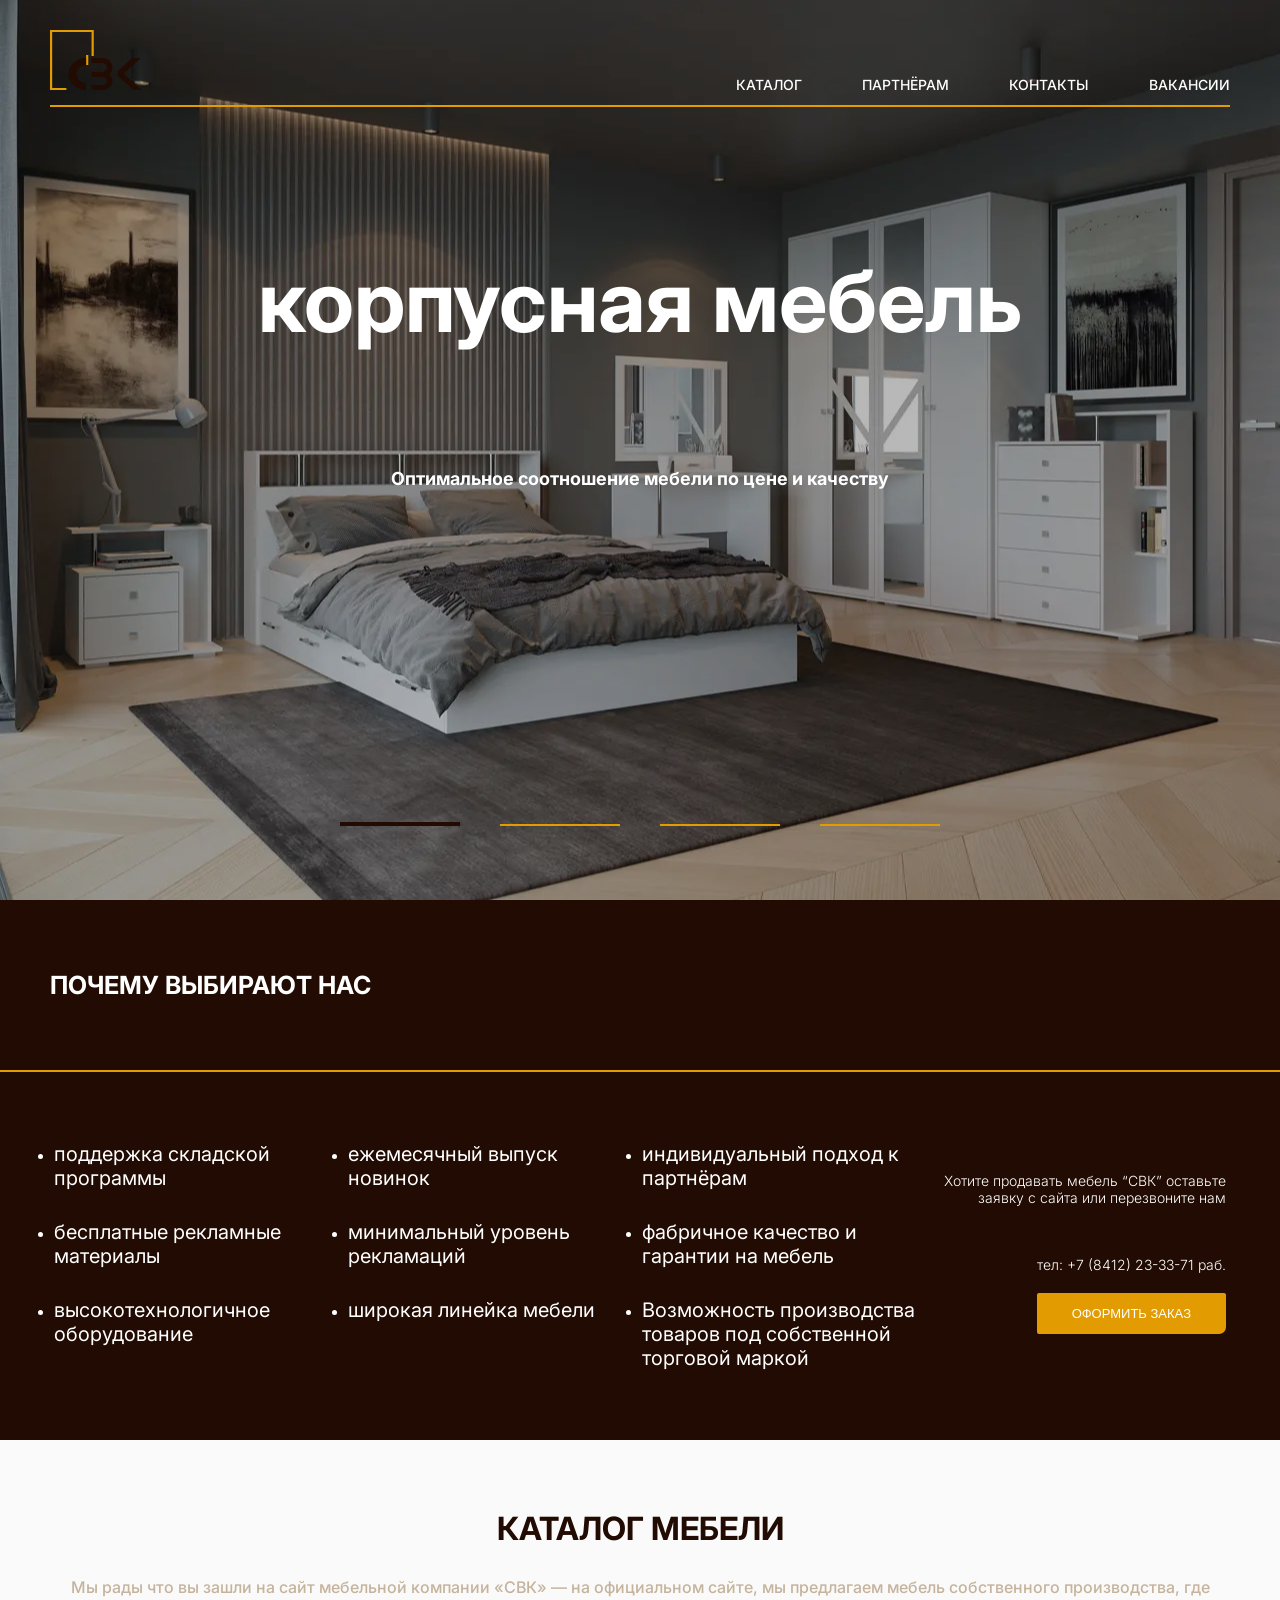
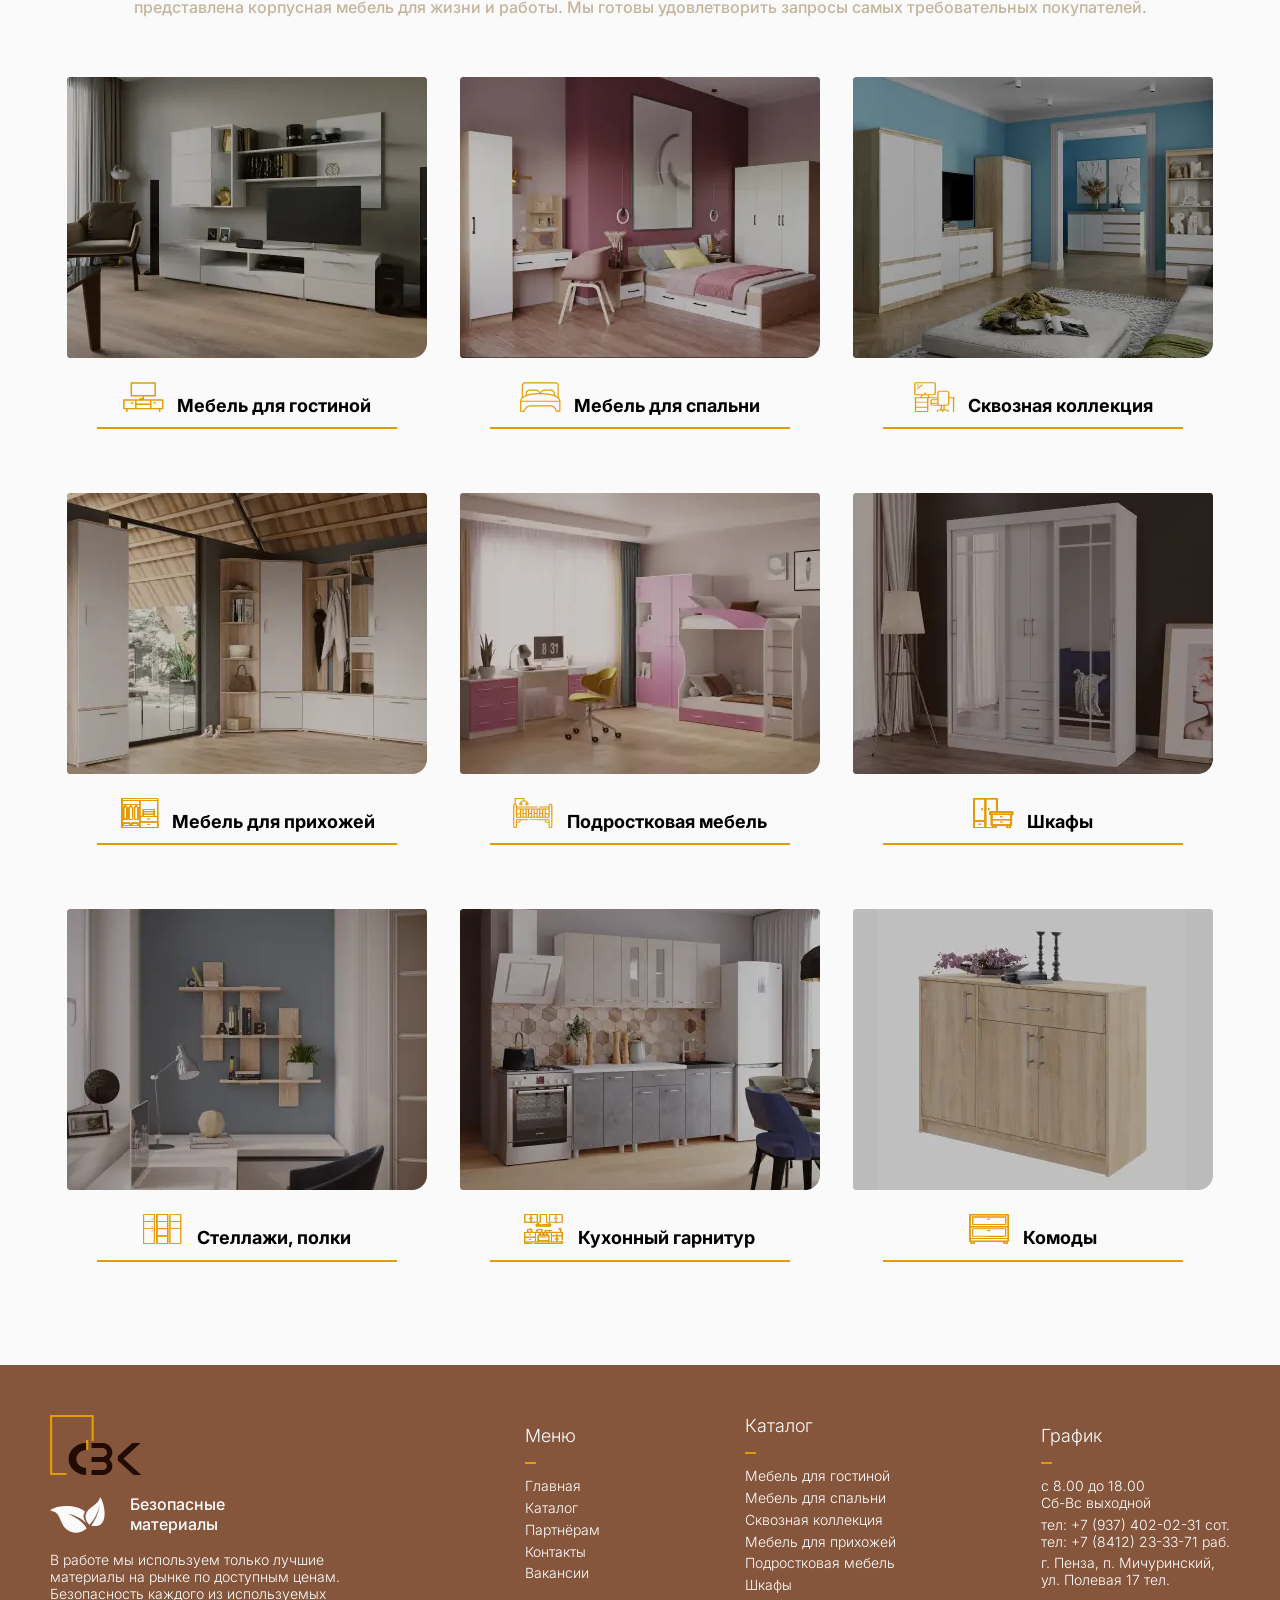
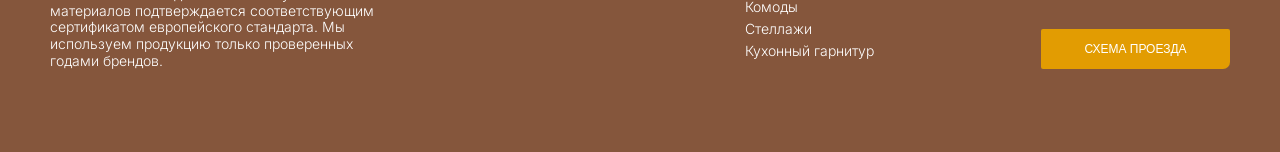
==== commit 03fc3e0f: "Рабочий код  loading="lazy"" ====
--- a/index.html
+++ b/index.html
@@ -18,8 +18,6 @@
 </head>
 
 <body>
-  <!------->
-
   <div class="wrapper">
     <header class="header-main">
       <div class="container">
@@ -34,393 +32,200 @@
                 <span></span>
             </button>
             <ul class="menu__list">
-              <li class="menu__list-item">
-                <a class="menu__list-link" href="catalog.html">Каталог</a>
-              </li>
-              <li class="menu__list-item">
-                <a class="menu__list-link" href="advantages.html">Партнёрам</a>
-              </li>
-              <li class="menu__list-item">
-                <a class="menu__list-link" href="contacts.html">Контакты</a>
-              </li>
-              <li class="menu__list-item">
-                <a class="menu__list-link" href="vacancies.html">Вакансии</a>
-              </li>
+              <li class="menu__list-item"><a class="menu__list-link" href="catalog.html">Каталог</a></li>
+              <li class="menu__list-item"><a class="menu__list-link" href="advantages.html">Партнёрам</a></li>
+              <li class="menu__list-item"><a class="menu__list-link" href="contacts.html">Контакты</a></li>
+              <li class="menu__list-item"><a class="menu__list-link" href="vacancies.html">Вакансии</a></li>
             </ul>
           </nav>
-
         </div>
         <a class="line" href="#">
-          <img class="line__img" src="imagis/line.svg" alt="Декоративная золотая линия">
+          <img loading="lazy" class="line__img" src="imagis/line.svg" alt="Декоративная золотая линия">
         </a>
       </div>
     </header>
 
-
-    <!------->
-
     <main class="main">
-      
-      
       <section class="top">
         <div class="container">
-          <h1 class="title">
-          корпусная мебель
-          </h1>
-          <h4 class="title-text">
-            Оптимальное соотношение мебели
-            по цене и качеству
-          </h4>
-        </div>
-      </section>
-
+          <h1 class="title">корпусная мебель</h1>
+          <h4 class="title-text">Оптимальное соотношение мебели по цене и качеству</h4>
+        </div>
+      </section>
 
       <div class="slider">
         <div class="swiper">
           <div class="swiper-wrapper">
-            <div class="swiper-slide" style=" background-image: url(imagis/slide-1.webp);"></div>
-            <div class="swiper-slide" style=" background-image: url(imagis/slide-2.webp);"></div>
-            <div class="swiper-slide" style=" background-image: url(imagis/slide-3.webp);"></div>
-            <div class="swiper-slide" style=" background-image: url(imagis/slide-4.webp);"></div>
-
+            <div class="swiper-slide" style="background-image: url(imagis/slide-1.webp);"></div>
+            <div class="swiper-slide" style="background-image: url(imagis/slide-2.webp);"></div>
+            <div class="swiper-slide" style="background-image: url(imagis/slide-3.webp);"></div>
+            <div class="swiper-slide" style="background-image: url(imagis/slide-4.webp);"></div>
           </div>
           <div class="swiper-pagination"></div>
         </div>
       </div>
-      
-      
-      
+
       <section class="choose">
         <div class="container">
-          <h2 class="choose-inner">
-            ПОЧЕМУ ВЫБИРАЮТ НАС <br> 
-          </h2>
+          <h2 class="choose-inner">ПОЧЕМУ ВЫБИРАЮТ НАС</h2>
+        </div>
+      </section>
+
+      <section class="us">
+        <div class="container">
+          <nav class="us__menu">
+            <ul class="us__menu-list">
+              <li class="us__menu__item"><p class="us__menu-link">поддержка складской программы</p></li>
+              <li class="us__menu__item"><p class="us__menu-link">бесплатные рекламные материалы</p></li>
+              <li class="us__menu__item"><p class="us__menu-link">высокотехнологичное оборудование</p></li>
+            </ul>
+            <ul class="us__menu-list">
+              <li class="us__menu__item"><p class="us__menu-link">ежемесячный выпуск новинок</p></li>
+              <li class="us__menu__item"><p class="us__menu-link">минимальный уровень рекламаций</p></li>
+              <li class="us__menu__item"><p class="us__menu-link">широкая линейка мебели</p></li>
+            </ul>
+            <ul class="us__menu-list">
+              <li class="us__menu__item"><p class="us__menu-link">индивидуальный подход к партнёрам</p></li>
+              <li class="us__menu__item"><p class="us__menu-link">фабричное качество и гарантии на мебель</p></li>
+              <li class="us__menu__item"><p class="us__menu-link">Возможность производства товаров под собственной торговой маркой</p></li>
+            </ul>
+            <ul class="us__menu-list">
+              <li class="us__menu__item-button"><p class="us__menu-title">Хотите продавать мебель “СВК” оставьте заявку с сайта или перезвоните нам</p></li>
+              <li class="us__menu__item-button"><p class="us__menu-title"><a href="tel:+78412233371">тел: +7 (8412) 23-33-71 раб.</a></p></li>
+              <li class="us__menu__button"><button type="button" class="us__button"><a href="contacts.html">оформить заказ</a></button></li>
+            </ul>
+          </nav>
+        </div>
+      </section>
+
+      <section class="important">
+        <div class="container">
+          <h2 class="section__title-index">КАТАЛОГ МЕБЕЛИ</h2>
+          <p class="section__title-header-index">Мы рады что вы зашли на сайт мебельной компании «СВК» — на официальном сайте, мы предлагаем мебель собственного производства, где представлена корпусная мебель для жизни и работы. Мы готовы удовлетворить запросы самых требовательных покупателей.</p>
           
-        </div>
-        </section>
-        
-        
-        <section class="us">
-           <div class="container">
-               <nav class="us__menu">
-                  
-                  <ul class="us__menu-list">
-                    <li class="us__menu__item">
-                      <p class="us__menu-link">поддержка складской программы</p>
-                    </li>
-                    <li class="us__menu__item">
-                      <p class="us__menu-link">бесплатные рекламные материалы</p>
-                    </li>
-                    <li class="us__menu__item">
-                      <p class="us__menu-link">высокотехнологичное оборудование </p>
-                  
-                  </ul>
-
-                  <ul class="us__menu-list">
-                    <li class="us__menu__item">
-                      <p class="us__menu-link">ежемесячный выпуск новинок</p>
-                    </li>
-                    <li class="us__menu__item">
-                      <p class="us__menu-link">минимальный уровень рекламаций</p>
-                    </li>
-                    <li class="us__menu__item">
-                      <p class="us__menu-link">широкая линейка мебели</p>
-                    </li>
-                 
-                  </ul>
-
-                  <ul class="us__menu-list">
-                    <li class="us__menu__item">
-                      <p class="us__menu-link">индивидуальный подход к партнёрам </p>
-                    </li>
-                    <li class="us__menu__item">
-                      <p class="us__menu-link">фабричное качество и гарантии на мебель</p>
-                    </li>
-                    <li class="us__menu__item">
-                      <p class="us__menu-link">Возможность производства товаров под собственной торговой маркой</p>
-                    </li>
-                    
-                  
-                  </ul>
-
-                  <ul class="us__menu-list">
-                    <li class="us__menu__item-button">
-                      <p class="us__menu-title">Хотите продавать мебель “СВК” оставьте заявку с сайта или перезвоните нам</p>
-                    </li>
-                    <li class="us__menu__item-button">
-                      <p class="us__menu-title"><a href="tel:+78412233371">тел: +7 (8412) 23-33-71 раб.
-                      </a>
-                      </p>
-                    </li>
-                    <li class="us__menu__button">
-                      <button type="button" class="us__button"><a href="contacts.html">оформить заказ</a></button>
-                     </li>
-                  </ul>
-                
-               </nav>
-             
-          </div>
-      </section>
-
-
-      <section class="important">
-        <div class="container">
-          <h2 class="section__title-index">
-            КАТАЛОГ МЕБЕЛИ
-          </h2>
-          <p class="section__title-header-index">
-            Мы рады что вы зашли на сайт мебельной компании «СВК» — на официальном сайте, мы предлагаем мебель
-            собственного производства, где представлена корпусная мебель для жизни и работы. Мы готовы удовлетворить
-            запросы самых требовательных покупателей.
-          </p>
           <ul class="important__list">
-
-
-            <li class="important__item">
-              <img class="important__item-img" src="imagis/imp-1.webp" alt="мебель для гостиной, гостинные гарнитуры">
-              <h4 class="important__item-text">
-                <img src="./imagis/ikon-1.svg" alt="Мебель для гостиной"> <a class="important__item-text" href="catalog.html">Мебель для гостиной </a>
-              </h4>
-              <img class="important__item-svg" src="imagis/line yellow.svg" alt="Золотая жлтая линия"
-                class="benefits__card-line">
-            </li>
-
-
-            <li class="important__item">
-              <img class="important__item-img" src="imagis/imp-2.webp" alt="мебель для гостиной, спальни, кровати, комоды, шкафы">
-              <h4 class="important__item-text">
-                <img src="./imagis/ikon-2.svg" alt="Мебель для спальни"> <a class="important__item-text" href="catalog.html">Мебель для спальни </a>
-              </h4>
-              <img class="important__item-svg" src="imagis/line yellow.svg" alt="Золотая жлтая линия"
-                class="benefits__card-line">
-            </li>
-
-
-            <li class="important__item">
-              <img class="important__item-img" src="imagis/imp-3.webp" alt="мебель для гостиной, сквозная коллекция, шкафы, комоды, стеллажи, полки">
-              <h4 class="important__item-text">
-                <img src="./imagis/ikon-3.svg" alt="Сквозная коллекция"> <a class="important__item-text" href="catalog.html">Сквозная коллекция</a>
-              </h4>
-              <img class="important__item-svg" src="imagis/line yellow.svg" alt="Золотая жлтая линия"
-                class="benefits__card-line">
-            </li>
-
+            <li class="important__item">
+              <img loading="lazy" class="important__item-img" src="imagis/imp-1.webp" alt="мебель для гостиной, гостинные гарнитуры">
+              <h4 class="important__item-text">
+                <img loading="lazy" src="./imagis/ikon-1.svg" alt="Мебель для гостиной"> <a class="important__item-text" href="catalog.html">Мебель для гостиной</a>
+              </h4>
+              <img loading="lazy" class="important__item-svg benefits__card-line" src="imagis/line yellow.svg" alt="Золотая жёлтая линия">
+            </li>
+            <li class="important__item">
+              <img loading="lazy" class="important__item-img" src="imagis/imp-2.webp" alt="мебель для гостиной, спальни, кровати, комоды, шкафы">
+              <h4 class="important__item-text">
+                <img loading="lazy" src="./imagis/ikon-2.svg" alt="Мебель для спальни"> <a class="important__item-text" href="catalog.html">Мебель для спальни</a>
+              </h4>
+              <img loading="lazy" class="important__item-svg benefits__card-line" src="imagis/line yellow.svg" alt="Золотая жёлтая линия">
+            </li>
+            <li class="important__item">
+              <img loading="lazy" class="important__item-img" src="imagis/imp-3.webp" alt="мебель для гостиной, сквозная коллекция, шкафы, комоды, стеллажи, полки">
+              <h4 class="important__item-text">
+                <img loading="lazy" src="./imagis/ikon-3.svg" alt="Сквозная коллекция"> <a class="important__item-text" href="catalog.html">Сквозная коллекция</a>
+              </h4>
+              <img loading="lazy" class="important__item-svg benefits__card-line" src="imagis/line yellow.svg" alt="Золотая жёлтая линия">
+            </li>
           </ul>
           <ul class="important__list">
-
-
-            <li class="important__item">
-              <img class="important__item-img" src="imagis/imp-4.webp" alt="мебель для гостиной, прихожая, шкафы,">
-              <h4 class="important__item-text">
-                <img src="./imagis/ikon-4.svg" alt="Мебель для прихожей"> <a class="important__item-text" href="catalog.html"> Мебель для прихожей</a>
-              </h4>
-              <img class="important__item-svg" src="imagis/line yellow.svg" alt="Золотая жлтая линия"
-                class="benefits__card-line">
-            </li>
-
-
-            <li class="important__item">
-              <img class="important__item-img" src="imagis/imp-5.webp" alt="мебель для гостиной, подростковая мебель">
-              <h4 class="important__item-text">
-                <img src="./imagis/ikon-5.svg" alt="Подростковая мебель"> <a class="important__item-text" href="catalog.html">Подростковая мебель</a>
-              </h4>
-              <img class="important__item-svg" src="imagis/line yellow.svg" alt="Золотая жлтая линия"
-                class="benefits__card-line">
-            </li>
-
-
-            <li class="important__item">
-              <img class="important__item-img" src="imagis/imp-6.webp" alt="мебель для гостиной, шкаф-купе, шкафы для одежды">
-              <h4 class="important__item-text">
-                <img src="./imagis/ikon-6.svg" alt="Шкафы"> <a class="important__item-text" href="catalog.html">Шкафы</a>
-              </h4>
-              <img class="important__item-svg" src="imagis/line yellow.svg" alt="Золотая жлтая линия"
-                class="benefits__card-line">
-            </li>
-
+            <li class="important__item">
+              <img loading="lazy" class="important__item-img" src="imagis/imp-4.webp" alt="мебель для гостиной, прихожая, шкафы">
+              <h4 class="important__item-text">
+                <img loading="lazy" src="./imagis/ikon-4.svg" alt="Мебель для прихожей"> <a class="important__item-text" href="catalog.html">Мебель для прихожей</a>
+              </h4>
+              <img loading="lazy" class="important__item-svg benefits__card-line" src="imagis/line yellow.svg" alt="Золотая жёлтая линия">
+            </li>
+            <li class="important__item">
+              <img loading="lazy" class="important__item-img" src="imagis/imp-5.webp" alt="мебель для гостиной, подростковая мебель">
+              <h4 class="important__item-text">
+                <img loading="lazy" src="./imagis/ikon-5.svg" alt="Подростковая мебель"> <a class="important__item-text" href="catalog.html">Подростковая мебель</a>
+              </h4>
+              <img loading="lazy" class="important__item-svg benefits__card-line" src="imagis/line yellow.svg" alt="Золотая жёлтая линия">
+            </li>
+            <li class="important__item">
+              <img loading="lazy" class="important__item-img" src="imagis/imp-6.webp" alt="мебель для гостиной, шкаф-купе, шкафы для одежды">
+              <h4 class="important__item-text">
+                <img loading="lazy" src="./imagis/ikon-6.svg" alt="Шкафы"> <a class="important__item-text" href="catalog.html">Шкафы</a>
+              </h4>
+              <img loading="lazy" class="important__item-svg benefits__card-line" src="imagis/line yellow.svg" alt="Золотая жёлтая линия">
+            </li>
           </ul>
           <ul class="important__list">
-
-
-           
-
-
-            <li class="important__item">
-              <img class="important__item-img" src="imagis/imp-8.webp" alt="мебель для гостиной, стеллажи, полки">
-              <h4 class="important__item-text">
-                <img src="./imagis/ikon-8.svg"> <a class="important__item-text" href="catalog.html">Стеллажи, полки</a>
-              </h4>
-              <img class="important__item-svg" src="imagis/line yellow.svg" alt="Золотая жёлтая линия"
-                class="benefits__card-line">
-            </li>
-
-
-            <li class="important__item">
-              <img class="important__item-img" src="imagis/imp-9.webp" alt="мебель для гостиной, кухонный гарнитур">
-              <h4 class="important__item-text">
-                <img src="./imagis/ikon-9.svg"> <a class="important__item-text" href="catalog.html">Кухонный гарнитур</a>
-              </h4>
-              <img class="important__item-svg" src="imagis/line yellow.svg" alt="Золотая жлтая линия"
-                class="benefits__card-line">
-            </li>
-
-            <li class="important__item">
-              <img class="important__item-img" src="imagis/imp-7.webp" alt="мебель для гостиной, комоды">
-              <h4 class="important__item-text">
-                <img src="./imagis/ikon-7.svg"> <a class="important__item-text" href="catalog.html">Комоды</a>
-              </h4>
-              <img class="important__item-svg" src="imagis/line yellow.svg" alt="Золотая жлтая линия"
-                class="benefits__card-line">
-            </li>
-
-
-          </ul>
-        </div>
-      </section>
-
+            <li class="important__item">
+              <img loading="lazy" class="important__item-img" src="imagis/imp-8.webp" alt="мебель для гостиной, стеллажи, полки">
+              <h4 class="important__item-text">
+                <img loading="lazy" src="./imagis/ikon-8.svg"> <a class="important__item-text" href="catalog.html">Стеллажи, полки</a>
+              </h4>
+              <img loading="lazy" class="important__item-svg benefits__card-line" src="imagis/line yellow.svg" alt="Золотая жёлтая линия">
+            </li>
+            <li class="important__item">
+              <img loading="lazy" class="important__item-img" src="imagis/imp-9.webp" alt="мебель для гостиной, кухонный гарнитур">
+              <h4 class="important__item-text">
+                <img loading="lazy" src="./imagis/ikon-9.svg"> <a class="important__item-text" href="catalog.html">Кухонный гарнитур</a>
+              </h4>
+              <img loading="lazy" class="important__item-svg benefits__card-line" src="imagis/line yellow.svg" alt="Золотая жёлтая линия">
+            </li>
+            <li class="important__item">
+              <img loading="lazy" class="important__item-img" src="imagis/imp-7.webp" alt="мебель для гостиной, комоды">
+              <h4 class="important__item-text">
+                <img loading="lazy" src="./imagis/ikon-7.svg"> <a class="important__item-text" href="catalog.html">Комоды</a>
+              </h4>
+              <img loading="lazy" class="important__item-svg benefits__card-line" src="imagis/line yellow.svg" alt="Золотая жёлтая линия">
+            </li>
+          </ul>
+        </div>
+      </section>
     </main>
-    <!------->
-
 
     <footer class="footer">
       <div class="container">
         <nav class="footer__menu">
-
-
           <ul class="footer__menu-list">
             <li class="footer__menu-item">
-              <p class="footer__menu-title">
-               <img src="imagis/logo.svg" alt="Логотип мебельной компании СВК подвал" class="footer__menu-title">
-              </p>
-            </li>
-
-            <li class="footer__menu-item">
-              <p class="footer__menu-title-Sheet">Безопасные <br> материалы</p>
-            </li>
-            <li class="footer__menu-item">
-
-              <p class="footer__menu-link-Sheet">В работе мы используем только лучшие материалы
-                на рынке по доступным ценам. Безопасность каждого из используемых
-                материалов подтверждается соответствующим сертификатом европейского
-                стандарта. Мы используем продукцию только проверенных
-                годами брендов.
-              </p>
-            </li>
-          </ul>
-
-
-          <ul class="footer__menu-list">
-            <li class="footer__menu-item">
-              <p class="footer__menu-title"></p>
-            </li>
-            <li class="footer__menu-item">
-              <p class="footer__menu-title">Меню</p>
-            </li>
-            <li class="footer__menu-item">
-              <p class="footer__menu-title">
-                <img src="imagis/line yellow1.svg" alt="Декоративная сине-жёлтая линия" class="footer__menu-title">
-              </p>
-            </li>
-            <li class="footer__menu-item">
-              <a href="index.html" class="footer__menu-link">Главная</a>
-            </li>
-            <li class="footer__menu-item">
-              <a href="catalog.html" class="footer__menu-link">Каталог</a>
-            </li>
-            <li class="footer__menu-item">
-              <a href="advantages.html" class="footer__menu-link">Партнёрам</a>
-            </li>
-            <li class="footer__menu-item">
-              <a href="contacts.html" class="footer__menu-link">Контакты</a>
-            </li>
-            <li class="footer__menu-item">
-              <a href="vacancies.html" class="footer__menu-link">Вакансии</a>
-            </li>
-          </ul>
-
-
-          <ul class="footer__menu-list">
-            <li class="footer__menu-item">
-              <p class="footer__menu-title">Каталог</p>
-            </li>
-            <li class="footer__menu-item">
-              <p class="footer__menu-title">
-                <img src="imagis/line yellow1.svg" alt="Декоративная сине-жёлтая линия" class="footer__menu-title">
-              </p>
-            </li>
-            <li class="footer__menu-item">
-              <a href="catalog.html" class="footer__menu-link">Мебель для гостиной</a>
-            </li>
-            <li class="footer__menu-item">
-              <a href="catalog.html" class="footer__menu-link">Мебель для спальни</a>
-            </li>
-            <li class="footer__menu-item">
-              <a href="catalog.html" class="footer__menu-link">Сквозная коллекция</a>
-            </li>
-            <li class="footer__menu-item">
-              <a href="catalog.html" class="footer__menu-link">Мебель для прихожей</a>
-            </li>
-            <li class="footer__menu-item">
-              <a href="catalog.html" class="footer__menu-link">Подростковая мебель</a>
-            </li>
-            <li class="footer__menu-item">
-              <a href="catalog.html" class="footer__menu-link">Шкафы</a>
-            </li>
-            <li class="footer__menu-item">
-              <a href="catalog.html" class="footer__menu-link">Комоды</a>
-            </li>
-            <li class="footer__menu-item">
-              <a href="catalog.html" class="footer__menu-link">Стеллажи</a>
-            </li>
-            <li class="footer__menu-item">
-              <a href="catalog.html" class="footer__menu-link">Кухонный гарнитур</a>
-            </li>
-          </ul>
-
-
-          <ul class="footer__menu-list">
-            <li class="footer__menu-item">
-              <p class="footer__menu-title"></p>
-            </li>
-            <li class="footer__menu-item">
-              <p class="footer__menu-title">График</p>
-            </li>
-            <li class="footer__menu-item">
-              <p class="footer__menu-title">
-                <img src="imagis/line yellow1.svg" alt="Декоративная сине-жёлтая линия" class="footer__menu-title">
-              </p>
-            </li>
-            <li class="footer__menu-item">
-              <p class="footer__menu-link-Sheet">с 8.00 до 18.00 <br>
-                Сб-Вс выходной</p>
-            </li>
-            <li class="footer__menu-item">
-              <p class="footer__menu-link-Sheet">
-                <a href="tel:+79374020231">тел: +7 (937) 402-02-31 сот.</a><br><a
-                href="tel:+78412233371">тел: +7 (8412) 23-33-71 раб.</a></p>
-            </li>
-            <li class="footer__menu-item">
-              <p class="footer__menu-link-Sheet"> г. Пенза, п. Мичуринский, <br> ул. Полевая 17 тел.</p>
-            </li>
-            <li class="footer__menu-item">
-              <button type="button" class="footer1__button">
-                <a href="contacts.html">схема проезда</a></button>
-            </li>
+              <img src="imagis/logo.svg" alt="Логотип мебельной компании СВК подвал" class="footer__menu-title">
+            </li>
+            <li class="footer__menu-item"><p class="footer__menu-title-Sheet">Безопасные <br> материалы</p></li>
+            <li class="footer__menu-item"><p class="footer__menu-link-Sheet">В работе мы используем только лучшие материалы на рынке по доступным ценам. Безопасность каждого из используемых материалов подтверждается соответствующим сертификатом европейского стандарта. Мы используем продукцию только проверенных годами брендов.</p></li>
+          </ul>
+          <ul class="footer__menu-list">
+            <li class="footer__menu-item"><p class="footer__menu-title"></p></li>
+            <li class="footer__menu-item"><p class="footer__menu-title">Меню</p></li>
+            <li class="footer__menu-item"><img loading="lazy" src="imagis/line yellow1.svg" alt="Декоративная сине-жёлтая линия" class="footer__menu-title"></li>
+            <li class="footer__menu-item"><a href="index.html" class="footer__menu-link">Главная</a></li>
+            <li class="footer__menu-item"><a href="catalog.html" class="footer__menu-link">Каталог</a></li>
+            <li class="footer__menu-item"><a href="advantages.html" class="footer__menu-link">Партнёрам</a></li>
+            <li class="footer__menu-item"><a href="contacts.html" class="footer__menu-link">Контакты</a></li>
+            <li class="footer__menu-item"><a href="vacancies.html" class="footer__menu-link">Вакансии</a></li>
+          </ul>
+          <ul class="footer__menu-list">
+            <li class="footer__menu-item"><p class="footer__menu-title">Каталог</p></li>
+            <li class="footer__menu-item"><img loading="lazy" src="imagis/line yellow1.svg" alt="Декоративная сине-жёлтая линия" class="footer__menu-title"></li>
+            <li class="footer__menu-item"><a href="catalog.html" class="footer__menu-link">Мебель для гостиной</a></li>
+            <li class="footer__menu-item"><a href="catalog.html" class="footer__menu-link">Мебель для спальни</a></li>
+            <li class="footer__menu-item"><a href="catalog.html" class="footer__menu-link">Сквозная коллекция</a></li>
+            <li class="footer__menu-item"><a href="catalog.html" class="footer__menu-link">Мебель для прихожей</a></li>
+            <li class="footer__menu-item"><a href="catalog.html" class="footer__menu-link">Подростковая мебель</a></li>
+            <li class="footer__menu-item"><a href="catalog.html" class="footer__menu-link">Шкафы</a></li>
+            <li class="footer__menu-item"><a href="catalog.html" class="footer__menu-link">Комоды</a></li>
+            <li class="footer__menu-item"><a href="catalog.html" class="footer__menu-link">Стеллажи</a></li>
+            <li class="footer__menu-item"><a href="catalog.html" class="footer__menu-link">Кухонный гарнитур</a></li>
+          </ul>
+          <ul class="footer__menu-list">
+            <li class="footer__menu-item"><p class="footer__menu-title"></p></li>
+            <li class="footer__menu-item"><p class="footer__menu-title">График</p></li>
+            <li class="footer__menu-item"><img loading="lazy" src="imagis/line yellow1.svg" alt="Декоративная сине-жёлтая линия" class="footer__menu-title"></li>
+            <li class="footer__menu-item"><p class="footer__menu-link-Sheet">с 8.00 до 18.00<br>Сб-Вс выходной</p></li>
+            <li class="footer__menu-item"><p class="footer__menu-link-Sheet"><a href="tel:+79374020231">тел: +7 (937) 402-02-31 сот.</a><br><a href="tel:+78412233371">тел: +7 (8412) 23-33-71 раб.</a></p></li>
+            <li class="footer__menu-item"><p class="footer__menu-link-Sheet">г. Пенза, п. Мичуринский,<br>ул. Полевая 17 тел.</p></li>
+            <li class="footer__menu-item"><button type="button" class="footer1__button"><a href="contacts.html">схема проезда</a></button></li>
           </ul>
         </nav>
-
       </div>
     </footer>
-   </div>
-
-
-    <script src="https://cdn.jsdelivr.net/npm/swiper@10/swiper-bundle.min.js"></script>
-    <script src="js/main.js"></script>
-
-
-
+  </div>
+
+  <script src="https://cdn.jsdelivr.net/npm/swiper@10/swiper-bundle.min.js"></script>
+  <script src="js/main.js"></script>
 </body>
-
 </html>
 
 
